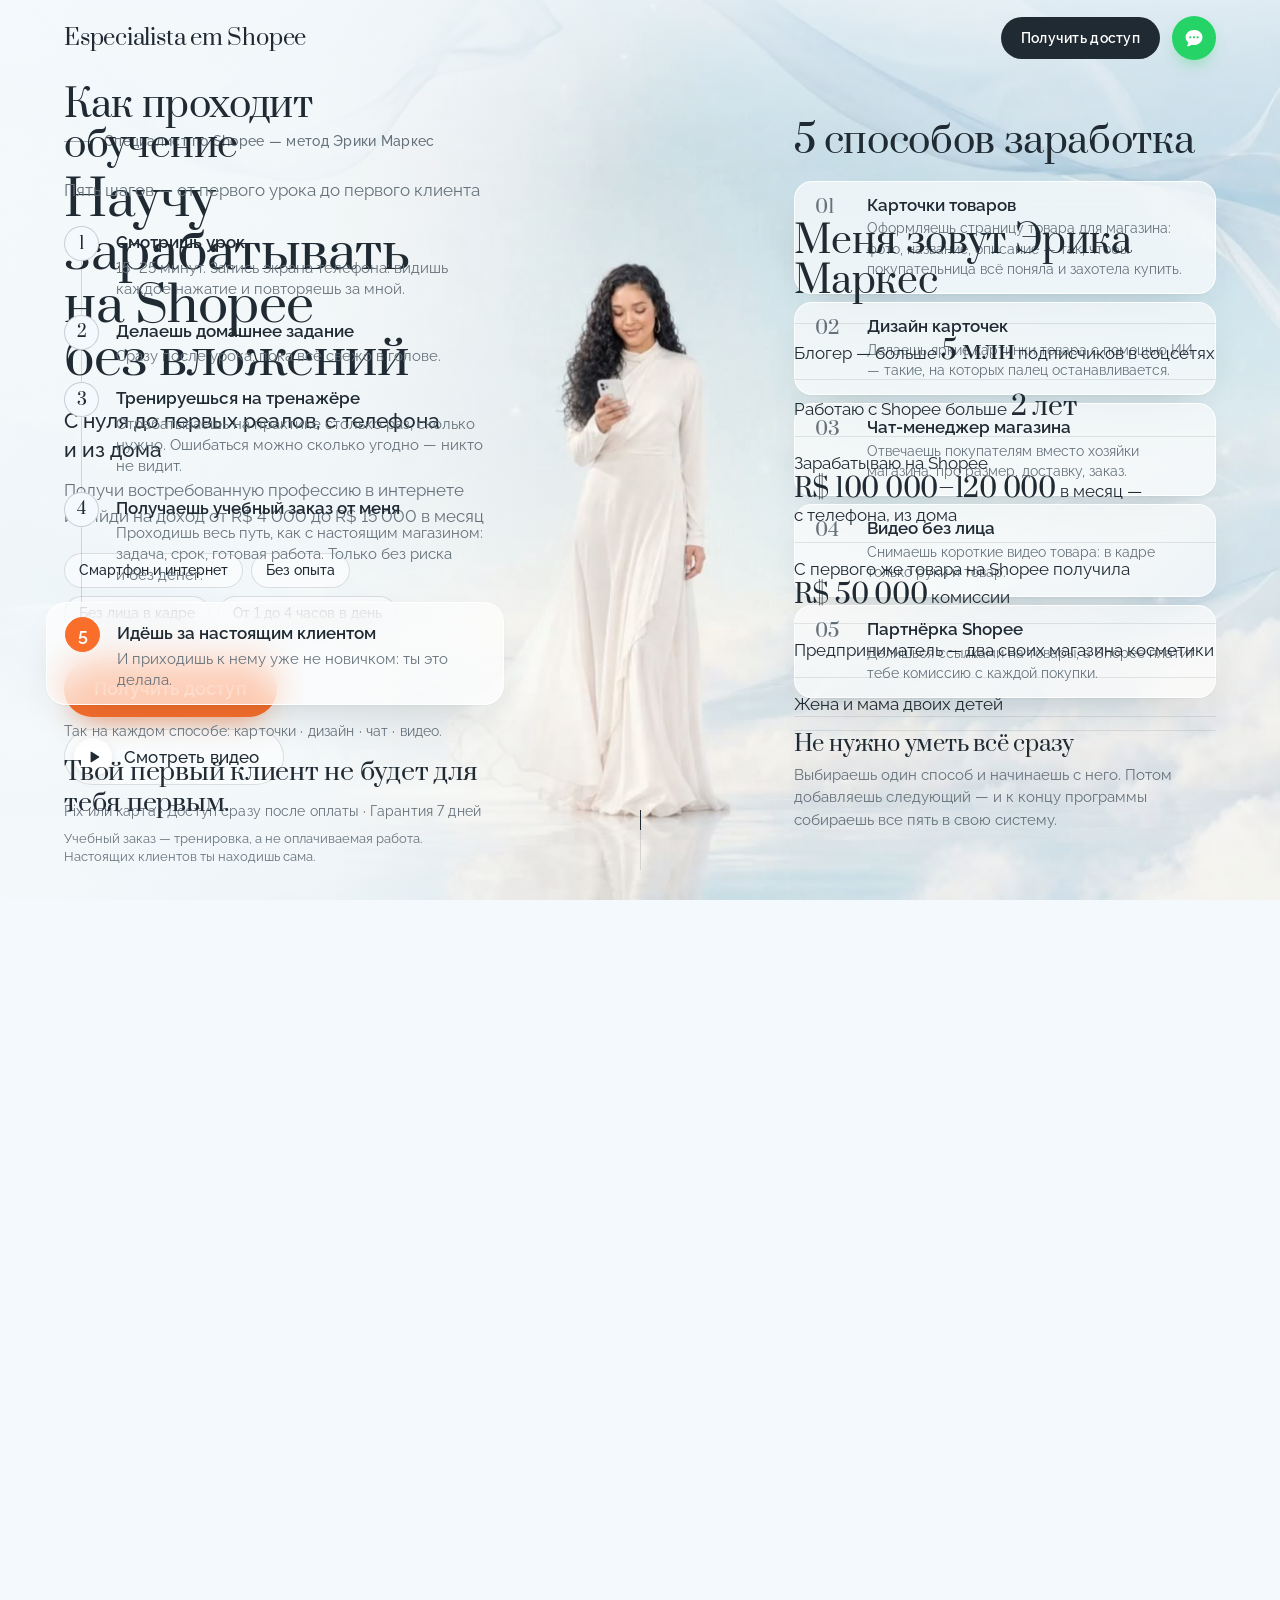
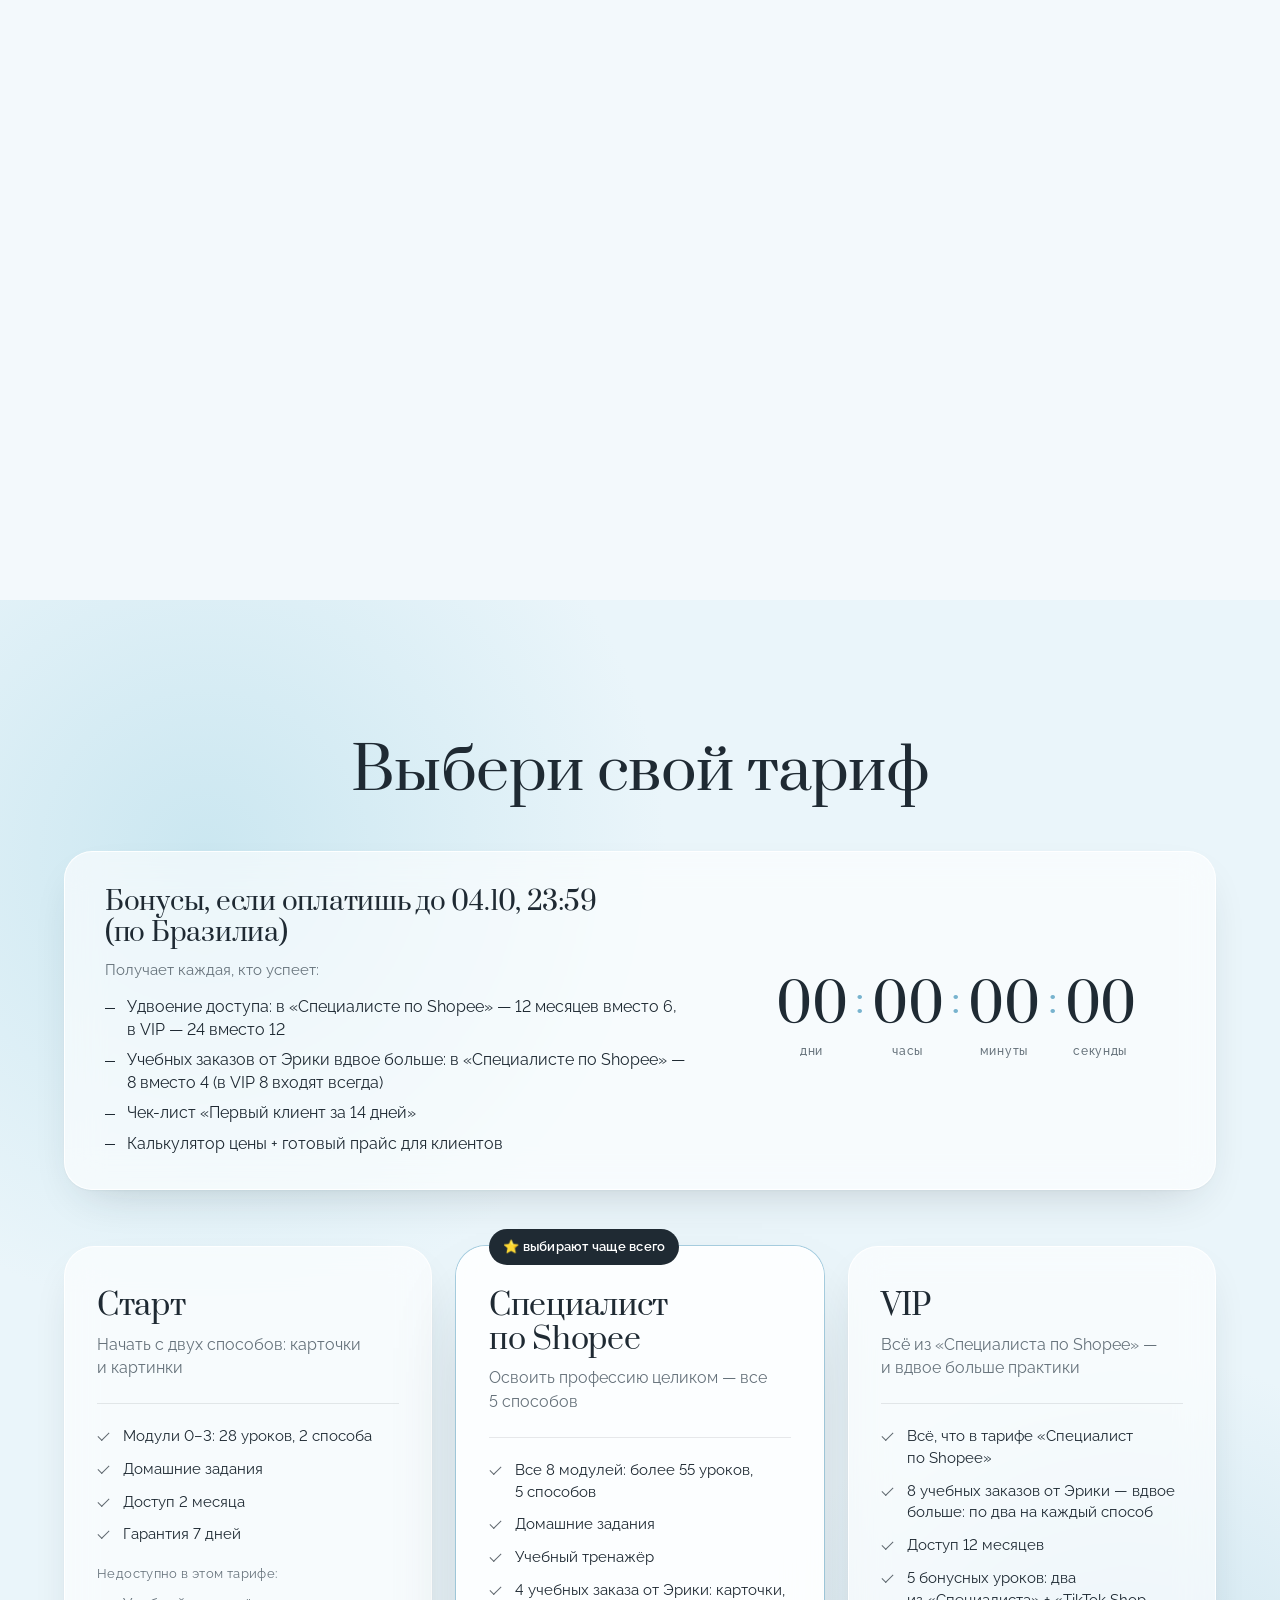
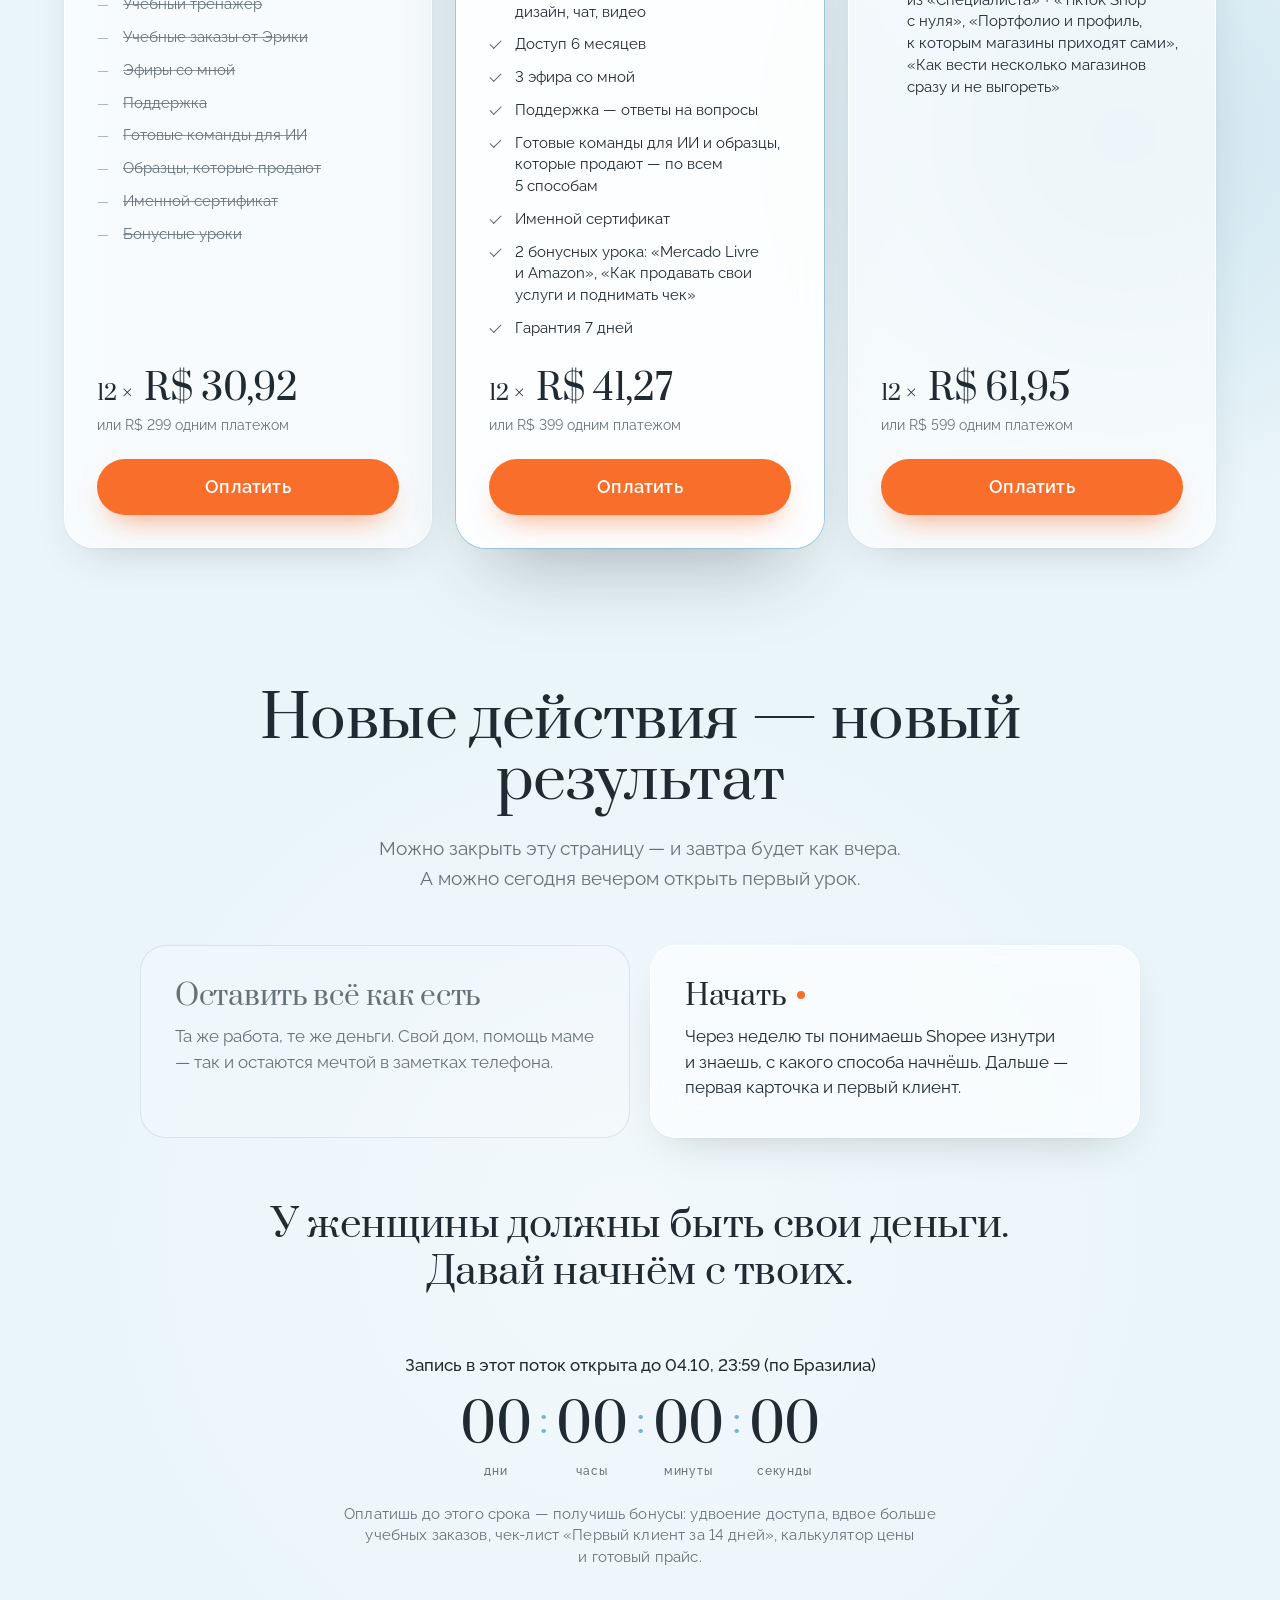
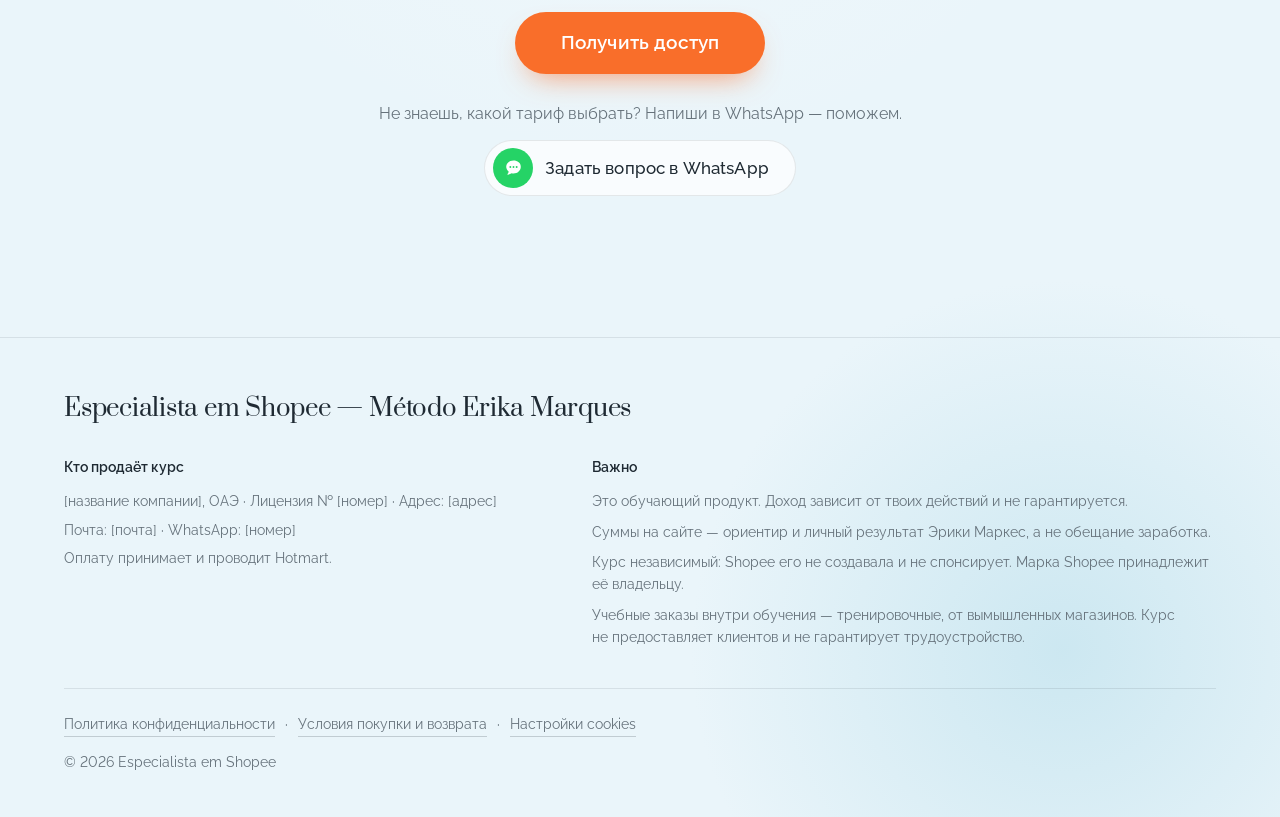
==== index.html @ 6f8385eb "Прототип сайта «Специалист по Shopee»: нежно-голубой сайт с роликом по прокрутке Co-Authored-By: Cla" ====
<!doctype html>
<html lang="ru">
<head>
<meta name="robots" content="noindex, nofollow">
<meta charset="utf-8">
<meta name="viewport" content="width=device-width, initial-scale=1, viewport-fit=cover">
<title>Especialista em Shopee — Método Erika Marques</title>
<meta name="description" content="Научу зарабатывать на Shopee без вложений — с нуля до первых реалов, с телефона и из дома.">
<meta name="theme-color" content="#F3F9FC">
<link rel="icon" href="data:,">
<script>
  /* Движение включаем, только если посетитель не просил его убрать.
     Без класса .motion (нет JS или prefers-reduced-motion) страница показывается статично: постер + все тексты. */
  (function (el) {
    var still = window.matchMedia && matchMedia('(prefers-reduced-motion: reduce)').matches;
    el.classList.add(still ? 'still' : 'motion');
  })(document.documentElement);
</script>
<link rel="preconnect" href="https://fonts.googleapis.com">
<link rel="preconnect" href="https://fonts.gstatic.com" crossorigin>
<link rel="stylesheet" href="https://fonts.googleapis.com/css2?family=Prata&family=Raleway:wght@400;500;600&display=swap">
<link rel="preload" as="image" href="assets/poster.jpg" media="(min-width: 768px)">
<link rel="preload" as="image" href="assets/poster-mobile.jpg" media="(max-width: 767.98px)">
<style>
/* ============ Токены ============ */
:root{
  --sky-0:#F3F9FC; --sky-1:#EAF5FA; --sky-2:#DCEEF5; --sky-3:#C9E6F0;
  --powder:#78B3CE; --ink:#1F2A33; --ink-2:#66727B; --cta:#F96E2A; --wa:#25D366;
  --line:rgba(31,42,51,.10);
  --glass:rgba(255,255,255,.62); --glass-edge:rgba(255,255,255,.9);
  --shadow:0 1px 2px rgba(31,42,51,.04), 0 18px 48px -22px rgba(31,42,51,.24);
  --serif:"Prata", Georgia, "Times New Roman", serif;
  --sans:"Raleway", -apple-system, BlinkMacSystemFont, "Segoe UI", Roboto, Arial, sans-serif;
  --gut:clamp(20px, 5vw, 80px);
  --hdr:76px;
  --ease:cubic-bezier(.22,.7,.2,1);
}
*,*::before,*::after{box-sizing:border-box}
html{-webkit-text-size-adjust:100%;text-size-adjust:100%;background:var(--sky-0)}
@media (prefers-reduced-motion:no-preference){html{scroll-behavior:smooth}}
body{margin:0;background:var(--sky-0);color:var(--ink);font-family:var(--sans);font-size:17px;line-height:1.55;
  font-variant-numeric:lining-nums;-webkit-font-smoothing:antialiased;-moz-osx-font-smoothing:grayscale;font-synthesis:none}
h1,h2,h3,h4,p,ul,ol{margin:0}
ul,ol{padding:0;list-style:none}
a{color:inherit}
video,svg{display:block}
.nw{white-space:nowrap}
.sr{position:absolute;width:1px;height:1px;overflow:hidden;clip:rect(0 0 0 0);white-space:nowrap}

/* Стекло. Внимание: не ставить opacity<1 на ПРЕДКОВ стеклянных элементов — пропадёт размытие фона. */
.glass{background:var(--glass);-webkit-backdrop-filter:blur(18px);backdrop-filter:blur(18px);
  border:1px solid var(--glass-edge);box-shadow:var(--shadow)}

/* ============ Кнопки ============ */
.btn{display:inline-flex;align-items:center;justify-content:center;gap:12px;min-height:56px;padding:0 30px;border-radius:999px;border:0;
  font:600 18px/1 var(--sans);letter-spacing:.01em;text-decoration:none;white-space:nowrap;cursor:pointer;
  transition:transform .4s var(--ease),box-shadow .4s var(--ease),background-color .4s var(--ease)}
.btn-cta{background:var(--cta);color:#fff;box-shadow:0 14px 30px -14px rgba(249,110,42,.75)} /* белый — только жирный от 18px */
.btn-cta:hover{transform:translateY(-2px);box-shadow:0 20px 38px -16px rgba(249,110,42,.8)}
.btn-ghost{color:var(--ink);font-weight:500;font-size:17px;padding:0 24px 0 9px;background:rgba(255,255,255,.5);border:1px solid rgba(31,42,51,.14)}
.btn-ghost:hover{background:rgba(255,255,255,.8)}
.play{width:38px;height:38px;border-radius:50%;background:#fff;display:grid;place-items:center;box-shadow:0 4px 14px -6px rgba(31,42,51,.35)}
.play svg{width:12px;height:12px;margin-left:2px}
.btn-soft{color:var(--ink);font-weight:500;font-size:16.5px;padding:0 26px 0 8px;min-height:56px;background:rgba(255,255,255,.72);border:1px solid rgba(31,42,51,.1)}
.btn-soft:hover{background:#fff}
.btn-lg{min-height:62px;padding:0 46px;font-size:19px}
.wa{flex:none;display:grid;place-items:center;width:44px;height:44px;border-radius:50%;background:var(--wa);text-decoration:none;
  box-shadow:0 8px 20px -10px rgba(37,211,102,.9);transition:transform .3s var(--ease)}
.wa:hover{transform:scale(1.06)}
.wa svg{width:22px;height:22px}
.btn-soft .wa{width:40px;height:40px;box-shadow:none}
.btn-soft .wa svg{width:19px;height:19px}

/* ============ Шапка ============ */
.hdr{position:fixed;top:0;left:0;right:0;z-index:50;height:var(--hdr);display:flex;align-items:center;justify-content:space-between;gap:16px;padding:0 var(--gut)}
.hdr::before{content:"";position:absolute;inset:0;z-index:-1;background:var(--glass);-webkit-backdrop-filter:blur(18px);backdrop-filter:blur(18px);
  border-bottom:1px solid var(--glass-edge);box-shadow:0 10px 30px -24px rgba(31,42,51,.4);opacity:0;transition:opacity .6s var(--ease)}
.hdr.is-solid::before{opacity:1}
.logo{font-family:var(--serif);font-weight:400;font-size:22px;letter-spacing:-.01em;color:var(--ink);text-decoration:none;white-space:nowrap}
.hdr-actions{display:flex;align-items:center;gap:12px}
.pill{display:inline-flex;align-items:center;min-height:42px;padding:0 20px;border-radius:999px;background:var(--ink);color:#fff;
  font:600 14px/1 var(--sans);letter-spacing:.02em;text-decoration:none;transition:background-color .3s}
.pill:hover{background:#34444F}

/* ============ Сцена с роликом ============ */
.stage{position:relative;height:600vh}
.stage-pin{position:sticky;top:0;height:100vh;height:100dvh;overflow:hidden}
.media{position:absolute;inset:0;background:var(--sky-1)}
.film{position:absolute;inset:0;width:100%;height:100%;object-fit:cover;transform-origin:50% 100%}
.veil{position:absolute;inset:0;pointer-events:none}
.veil-l{background:linear-gradient(90deg,rgba(243,249,252,.93) 0%,rgba(243,249,252,.82) 25%,rgba(243,249,252,.42) 37%,rgba(243,249,252,0) 47%)}
.veil-r{background:linear-gradient(270deg,rgba(243,249,252,.93) 0%,rgba(243,249,252,.82) 25%,rgba(243,249,252,.42) 37%,rgba(243,249,252,0) 47%)}
.motion .veil-l,.motion .veil-r{opacity:.4}
.veil-top{position:absolute;left:0;right:0;top:0;height:170px;pointer-events:none;background:linear-gradient(180deg,rgba(243,249,252,.72),rgba(243,249,252,0))}
.cue{position:absolute;left:50%;bottom:30px;width:1px;height:60px;margin-left:-.5px;overflow:hidden;background:rgba(31,42,51,.14)}
.cue i{position:absolute;left:0;top:0;width:1px;height:20px;background:var(--ink);animation:cue 2.6s var(--ease) infinite}
@keyframes cue{from{transform:translateY(-20px)}to{transform:translateY(60px)}}

/* Главы поверх ролика (десктоп): левая и правая треть экрана */
.ch{z-index:2}
.motion .ch{position:absolute;top:0;bottom:0;width:min(470px,max(33vw,340px));display:flex;align-items:center;padding:calc(var(--hdr) + 10px) 0 34px}
.motion .ch-l{left:var(--gut)}
.motion .ch-r{right:var(--gut)}
.motion .ch:not(#ch1){visibility:hidden}
.motion .ch:not(#ch1) [data-s]{opacity:0}
.ch-in{width:100%}

.eyebrow{display:flex;align-items:center;gap:12px;font-size:14px;font-weight:500;letter-spacing:.02em;color:var(--ink-2)}
.eyebrow::before{content:"";flex:none;width:28px;height:1px;background:currentColor;opacity:.6}
.h1{margin-top:22px;font-family:var(--serif);font-weight:400;font-size:clamp(40px,3.9vw,60px);line-height:1.06;letter-spacing:-.01em}
.lead{margin-top:20px;font-size:21px;line-height:1.4;font-weight:500}
.sub{margin-top:12px;font-size:17px;line-height:1.55;color:var(--ink-2)}
.tags{margin-top:24px;display:flex;flex-wrap:wrap;gap:8px}
.tags li{padding:8px 14px;border-radius:999px;border:1px solid rgba(31,42,51,.14);background:rgba(255,255,255,.5);font-size:14px;font-weight:500;line-height:1.2}
.actions{margin-top:30px;display:flex;flex-wrap:wrap;gap:12px}
.fine{margin-top:16px;font-size:13.5px;line-height:1.5;color:var(--ink-2);letter-spacing:.01em}
.h2{font-family:var(--serif);font-weight:400;font-size:clamp(32px,2.9vw,46px);line-height:1.08;letter-spacing:-.01em}

/* Гл.2 — 5 способов */
.ways{margin-top:20px;display:grid;gap:8px}
.way{display:grid;grid-template-columns:40px 1fr;gap:12px;padding:13px 20px 14px;border-radius:18px}
.way .n{font-family:var(--serif);font-size:19px;line-height:1.3;color:var(--ink-2)}
.way h3{font-size:16.5px;font-weight:600;line-height:1.3}
.way p{margin-top:2px;font-size:14px;line-height:1.45;color:var(--ink-2)}
.note{margin-top:18px;padding-top:14px;border-top:1px solid var(--line)}
.note h3{font-family:var(--serif);font-weight:400;font-size:22px;line-height:1.2;letter-spacing:-.01em}
.note p{margin-top:6px;font-size:15px;line-height:1.5;color:var(--ink-2)}

/* Гл.3 — 5 шагов */
.steps{position:relative;margin-top:16px;display:grid;gap:2px}
.steps::before{content:"";position:absolute;left:17px;top:20px;bottom:56px;width:1px;background:rgba(31,42,51,.16)}
.step{position:relative;display:grid;grid-template-columns:36px 1fr;gap:16px;padding:7px 0}
.step .n{width:35px;height:35px;border-radius:50%;display:grid;place-items:center;border:1px solid rgba(31,42,51,.2);background:var(--sky-0);
  font-family:var(--serif);font-size:16px;line-height:1}
.step h3{padding-top:6px;font-size:16.5px;font-weight:600;line-height:1.3}
.step p{margin-top:3px;font-size:14.5px;line-height:1.45;color:var(--ink-2)}
.step.accent{margin:8px -18px 0;padding:14px 18px;border-radius:20px}
.step.accent .n{background:var(--cta);border-color:var(--cta);color:#fff;font:600 18px/1 var(--sans)}
.quote{margin-top:16px;font-family:var(--serif);font-size:25px;line-height:1.25;letter-spacing:-.01em}
.legal{margin-top:10px;font-size:12.5px;line-height:1.5;color:var(--ink-2)}

/* Гл.4 — регалии */
.creds{margin-top:22px;border-top:1px solid var(--line)}
.creds li{padding:14px 0;border-bottom:1px solid var(--line);font-size:17px;line-height:1.45}
.fig{font-family:var(--serif);font-weight:400;font-size:1.55em;line-height:1;letter-spacing:-.01em;white-space:nowrap}

/* Невысокие ноутбуки */
@media (min-width:768px) and (max-height:820px){
  .h1{font-size:clamp(36px,3.3vw,50px);margin-top:16px}
  .lead{font-size:19px;margin-top:14px}
  .sub{font-size:16px}
  .tags{margin-top:16px}
  .actions{margin-top:20px}
  .ways{gap:8px;margin-top:16px}
  .way{padding:12px 18px}
  .way p{font-size:13.5px}
  .note{margin-top:14px;padding-top:12px}
  .step{padding:6px 0}
  .step p{font-size:13.5px}
  .quote{font-size:22px;margin-top:14px}
  .creds li{padding:10px 0;font-size:16px}
}

/* ============ Разделы после ролика ============ */
.after{position:relative;z-index:3;background:var(--sky-1)}
.blobs{position:absolute;inset:0;overflow:hidden;pointer-events:none}
.blob{position:absolute;border-radius:50%}
.b1{width:72vw;height:72vw;max-width:1100px;max-height:1100px;left:-20vw;top:-6%;
  background:radial-gradient(closest-side,rgba(201,230,240,.95),rgba(201,230,240,0));animation:drift1 34s ease-in-out infinite alternate}
.b2{width:60vw;height:60vw;max-width:980px;max-height:980px;right:-18vw;top:22%;
  background:radial-gradient(closest-side,rgba(120,179,206,.26),rgba(120,179,206,0));animation:drift2 42s ease-in-out infinite alternate}
.b3{width:82vw;height:82vw;max-width:1250px;max-height:1250px;left:8vw;top:50%;
  background:radial-gradient(closest-side,rgba(243,249,252,.95),rgba(243,249,252,0));animation:drift3 38s ease-in-out infinite alternate}
.b4{width:58vw;height:58vw;max-width:920px;max-height:920px;right:-12vw;bottom:-6%;
  background:radial-gradient(closest-side,rgba(201,230,240,.9),rgba(201,230,240,0));animation:drift1 46s ease-in-out infinite alternate-reverse}
@keyframes drift1{from{transform:translate3d(0,0,0) scale(1)}to{transform:translate3d(9vw,7vh,0) scale(1.12)}}
@keyframes drift2{from{transform:translate3d(0,0,0) scale(1.06)}to{transform:translate3d(-8vw,10vh,0) scale(.94)}}
@keyframes drift3{from{transform:translate3d(0,0,0) scale(1)}to{transform:translate3d(-7vw,-8vh,0) scale(1.1)}}

.sec{position:relative;z-index:1;padding-top:clamp(96px,11vw,150px)}
.wrap{width:min(1200px,100% - 2 * var(--gut));margin:0 auto}
.h-sec{font-family:var(--serif);font-weight:400;font-size:clamp(38px,4.6vw,68px);line-height:1.05;letter-spacing:-.01em;text-align:center}

/* появление при входе в экран */
.motion .rv{opacity:0;transform:translate3d(0,32px,0);transition:opacity 1s var(--ease),transform 1.2s var(--ease);transition-delay:calc(var(--d,0) * 110ms)}
.motion .rv.in{opacity:1;transform:none}

/* Таймер */
.timer{display:flex;align-items:flex-start;justify-content:center;gap:4px}
.tu{display:flex;flex-direction:column;align-items:center;min-width:74px}
.tu b{font-family:var(--serif);font-weight:400;font-size:52px;line-height:1;letter-spacing:-.01em;min-width:2.2ch;text-align:center}
.tu span{margin-top:10px;font-size:12px;font-weight:500;letter-spacing:.06em;color:var(--ink-2)}
.timer i{font-style:normal;font-family:var(--serif);font-size:38px;line-height:1.15;color:var(--powder)}

/* Тарифы */
.bonus{margin-top:48px;display:grid;grid-template-columns:minmax(0,1.35fr) minmax(0,1fr);gap:40px;align-items:center;padding:34px 40px;border-radius:28px}
.bonus-title{font-family:var(--serif);font-weight:400;font-size:26px;line-height:1.22;letter-spacing:-.01em}
.bonus-lead{margin-top:10px;font-size:15px;color:var(--ink-2)}
.bonus-list{margin-top:14px;display:grid;gap:8px}
.bonus-list li{position:relative;padding-left:22px;font-size:15.5px;line-height:1.45}
.bonus-list li::before{content:"";position:absolute;left:0;top:.74em;width:10px;height:1px;background:var(--ink)}

.plans{margin-top:56px;display:grid;grid-template-columns:repeat(3,minmax(0,1fr));gap:24px;align-items:stretch}
.plan{position:relative;display:flex;flex-direction:column;padding:42px 32px 32px;border-radius:30px}
.plan-best{background:rgba(255,255,255,.86);border-color:#fff;box-shadow:0 0 0 1px rgba(120,179,206,.6),0 40px 80px -34px rgba(31,42,51,.38)}
.badge{position:absolute;top:0;left:32px;transform:translateY(-50%);padding:8px 14px;border-radius:999px;background:var(--ink);color:#fff;
  font-size:13px;font-weight:600;letter-spacing:.02em;white-space:nowrap}
.plan h3{font-family:var(--serif);font-weight:400;font-size:30px;line-height:1.12;letter-spacing:-.01em}
.plan .for{margin-top:10px;font-size:15.5px;line-height:1.5;color:var(--ink-2);min-height:3em}
.feat{margin-top:24px;padding-top:22px;border-top:1px solid var(--line);display:grid;gap:11px;align-content:start}
.feat li{position:relative;padding-left:26px;font-size:15px;line-height:1.45}
.feat li::before{content:"";position:absolute;left:1px;top:.4em;width:11px;height:6px;border-left:1.5px solid var(--ink);border-bottom:1.5px solid var(--ink);transform:rotate(-45deg);opacity:.7}
.feat .off{color:var(--ink-2);text-decoration:line-through;text-decoration-thickness:1px;text-decoration-color:rgba(102,114,123,.75)}
.feat .off::before{top:.74em;width:10px;height:0;border-left:0;border-bottom-color:var(--ink-2);transform:none;opacity:.5}
.feat .lbl{margin-top:8px;padding-left:0;font-size:12.5px;letter-spacing:.03em;color:var(--ink-2)}
.feat .lbl::before{display:none}
.price{margin-top:auto;padding-top:30px}
.price-main{font-family:var(--serif);font-weight:400;font-size:clamp(32px,2.8vw,40px);line-height:1.05;letter-spacing:-.01em;white-space:nowrap}
.price-main small{font-size:.6em;letter-spacing:0;margin-right:.12em}
.price-once{margin-top:8px;font-size:14px;color:var(--ink-2)}
.plan .btn{margin-top:22px;width:100%}

/* Финальный призыв */
.final{text-align:center}
.final .wrap{max-width:1000px}
.final-lead{margin:22px auto 0;max-width:640px;font-size:19px;line-height:1.55;color:var(--ink-2)}
.paths{margin-top:52px;display:grid;grid-template-columns:1fr 1fr;gap:20px;text-align:left}
.path{padding:34px 34px 36px;border-radius:26px}
.path h3{font-family:var(--serif);font-weight:400;font-size:28px;line-height:1.15;letter-spacing:-.01em}
.path p{margin-top:12px;font-size:16.5px;line-height:1.55}
.path-stay{border:1px solid rgba(31,42,51,.1);background:rgba(255,255,255,.2);color:var(--ink-2)}
.path-go h3::after{content:"";display:inline-block;width:8px;height:8px;margin-left:12px;border-radius:50%;background:var(--cta);vertical-align:middle;transform:translateY(-3px)}
.motto{margin:64px auto 0;max-width:780px;font-family:var(--serif);font-size:clamp(28px,3vw,42px);line-height:1.22;letter-spacing:-.01em}
.deadline{margin-top:56px;display:flex;flex-direction:column;align-items:center;gap:22px}
.deadline-title{font-size:17px;font-weight:500}
.deadline .fine{max-width:620px;margin-top:0;font-size:14.5px}
.final-cta{margin-top:44px;display:flex;flex-direction:column;align-items:center;gap:14px}
.final-cta p{margin-top:14px;font-size:15.5px;color:var(--ink-2)}

/* Подвал */
.foot{position:relative;z-index:1;margin-top:clamp(96px,11vw,150px);padding:56px 0 44px;border-top:1px solid var(--line);font-size:14px;line-height:1.6;color:var(--ink-2)}
.foot-brand{font-family:var(--serif);font-size:24px;line-height:1.25;letter-spacing:-.01em;color:var(--ink)}
.foot-grid{margin-top:32px;display:grid;grid-template-columns:1fr 1.3fr;gap:48px}
.foot h4{margin-bottom:12px;font-size:14px;font-weight:600;color:var(--ink)}
.foot p+p{margin-top:6px}
.foot ul{display:grid;gap:8px}
.foot-links{margin-top:40px;padding-top:24px;border-top:1px solid var(--line);display:flex;flex-wrap:wrap;gap:6px 10px}
.foot-links a{text-decoration:none;border-bottom:1px solid rgba(31,42,51,.2)}
.copy{margin-top:14px}

/* Нижняя панель (телефон) */
.mbar{display:none}

/* ============ Телефон ============ */
@media (max-width:767.98px){
  :root{--hdr:60px}
  body{font-size:16px}
  .logo{font-size:19px}
  .hdr-actions{display:none}
  .stage{height:500vh}
  /* Масштаб кадра от прогресса задаёт JS (1.13 → 1); в статичном режиме — постоянный, лицо над панелями */
  html:not(.motion) .film{transform:scale(1.13)}
  .veil-l,.veil-r,.cue{display:none}
  .motion .ch{left:16px;right:16px;width:auto;top:auto;bottom:calc(82px + env(safe-area-inset-bottom));padding:0;display:block}
  .ch-in{background:var(--glass);-webkit-backdrop-filter:blur(18px);backdrop-filter:blur(18px);border:1px solid var(--glass-edge);
    box-shadow:var(--shadow);border-radius:24px;padding:18px 16px 16px}
  .eyebrow{font-size:12.5px;gap:10px}
  .eyebrow::before{width:18px}
  .h1{margin-top:8px;font-size:28px}
  .lead{margin-top:8px;font-size:16px}
  .sub{margin-top:5px;font-size:13.5px;line-height:1.42}
  .tags{margin-top:10px;gap:6px}
  .tags li{padding:5px 10px;font-size:12.5px}
  .actions{margin-top:12px}
  .ch .btn-cta{display:none} /* на телефоне «Получить доступ» живёт в нижней панели */
  .btn-ghost{min-height:40px;font-size:14.5px;padding:0 16px 0 5px;gap:10px}
  .play{width:30px;height:30px}
  .play svg{width:11px;height:11px}
  .fine{margin-top:8px;font-size:12px}
  .h2{font-size:26px}
  .note{margin-top:12px;padding-top:10px}
  .note h3{font-size:17px}
  .note p{margin-top:3px;font-size:13px;line-height:1.42}
  .desk-only{display:none}
  .quote{margin-top:12px;font-size:18px}
  .legal{margin-top:6px;font-size:11.5px;line-height:1.4}
  /* Гл.2 и гл.3 на телефоне: список заголовков + текст активного пункта, пункт меняется прокруткой.
     Панель остаётся низкой и не закрывает лицо Эрики. */
  .motion .ways,.motion .steps{display:grid;grid-template-columns:30px 1fr;column-gap:8px;margin-top:10px}
  .motion .ch .way,.motion .ch .way>div,.motion .ch .step,.motion .ch .step>div{display:contents}
  .motion .steps::before{display:none}
  .motion .ways .n,.motion .steps .n{grid-column:1;align-self:center;justify-self:start}
  .motion .ways .n{font-size:14px;line-height:30px}
  .motion .ways h3,.motion .steps h3{grid-column:2;align-self:center;padding:0;font-size:15px;line-height:30px}
  .motion .steps .n{width:26px;height:26px;margin:2px 0;font-size:13px}
  .motion .step.accent .n{font:600 18px/1 var(--sans)}
  .motion .ways p,.motion .steps p{grid-column:1/-1;grid-row:6;align-self:start;margin-top:8px;padding-top:9px;border-top:1px solid var(--line);
    font-size:13.5px;line-height:1.42;color:var(--ink)}
  .creds{margin-top:12px}
  .creds li{padding:9px 0;font-size:14.5px;line-height:1.4}
  .fig{font-size:1.45em}

  .sec{padding-top:88px}
  .bonus{grid-template-columns:1fr;gap:26px;padding:26px 22px;border-radius:24px;margin-top:32px}
  .bonus-title{font-size:22px}
  .bonus-list li{font-size:14.5px}
  .tu{min-width:58px}
  .tu b{font-size:38px}
  .tu span{font-size:11px}
  .timer i{font-size:28px}
  .plans{grid-template-columns:1fr;gap:28px;margin-top:40px}
  .plan{padding:36px 24px 24px;border-radius:26px}
  .badge{left:24px}
  .plan .for{min-height:0}
  .final-lead{font-size:17px}
  .paths{grid-template-columns:1fr;gap:14px;margin-top:36px}
  .path{padding:26px 24px}
  .path h3{font-size:24px}
  .path p{font-size:15.5px}
  .motto{margin-top:48px}
  .btn-soft{font-size:15.5px}
  .foot{padding-bottom:120px}
  .foot-grid{grid-template-columns:1fr;gap:28px}

  .mbar{position:fixed;left:0;right:0;bottom:0;z-index:60;display:flex;align-items:center;gap:10px;padding:10px 16px calc(10px + env(safe-area-inset-bottom));
    background:var(--glass);-webkit-backdrop-filter:blur(18px);backdrop-filter:blur(18px);border-top:1px solid var(--glass-edge);box-shadow:0 -10px 30px -22px rgba(31,42,51,.45)}
  .mbar .btn{flex:1;min-height:52px;padding:0 16px}
  .mbar .wa{width:52px;height:52px}
  .mbar .wa svg{width:24px;height:24px}
}

/* ============ Статичный режим: prefers-reduced-motion или нет JS ============ */
html:not(.motion) .stage{height:auto}
html:not(.motion) .stage-pin{position:relative;height:auto;overflow:visible}
html:not(.motion) .media{position:sticky;inset:auto;top:0;height:100vh;height:100dvh;margin-bottom:-100vh;margin-bottom:-100dvh}
html:not(.motion) .veil-l,html:not(.motion) .veil-r{opacity:.55}
html:not(.motion) .cue{display:none}
html:not(.motion) .ch{position:relative;min-height:100vh;display:flex;align-items:center;padding:calc(var(--hdr) + 24px) var(--gut) 56px}
html:not(.motion) .ch-r{justify-content:flex-end}
html:not(.motion) .ch-in{width:min(520px,100%);padding:30px 28px;border-radius:28px;background:var(--glass);-webkit-backdrop-filter:blur(18px);backdrop-filter:blur(18px);
  border:1px solid var(--glass-edge);box-shadow:var(--shadow)}
html:not(.motion) .ch .way{background:rgba(255,255,255,.55);-webkit-backdrop-filter:none;backdrop-filter:none;box-shadow:none}
html:not(.motion) .blob{animation:none}
@media (max-width:767.98px){html:not(.motion) .ch{padding:calc(var(--hdr) + 16px) 16px 96px;align-items:flex-end}}
@media (prefers-reduced-motion:reduce){*,*::before,*::after{animation:none!important;transition:none!important}}
</style>
</head>
<body>

<svg width="0" height="0" style="position:absolute" aria-hidden="true">
  <!-- Своя иконка «облачко чата» (не логотип WhatsApp) -->
  <symbol id="i-chat" viewBox="0 0 24 24">
    <path fill="#fff" d="M12 3.2c-5.1 0-9.2 3.5-9.2 7.9 0 2.36 1.18 4.47 3.06 5.92-.12 1.2-.57 2.34-1.4 3.33a.45.45 0 0 0 .38.74c1.9-.14 3.56-.8 4.82-1.7.76.15 1.54.22 2.34.22 5.1 0 9.2-3.54 9.2-8.51S17.1 3.2 12 3.2Z"/>
    <circle cx="8" cy="11.3" r="1.2" fill="#25D366"/><circle cx="12" cy="11.3" r="1.2" fill="#25D366"/><circle cx="16" cy="11.3" r="1.2" fill="#25D366"/>
  </symbol>
</svg>

<!-- WhatsApp: номер бота продаж ещё не выдан. Когда будет — https://wa.me/<номер>?text=<заготовленный текст> во все [data-wa]. -->
<header class="hdr" id="hdr">
  <a class="logo" href="#top">Especialista em Shopee</a>
  <div class="hdr-actions">
    <a class="pill" href="#tariffs">Получить доступ</a>
    <a class="wa" href="#" data-wa data-soon aria-label="Написать в WhatsApp"><svg aria-hidden="true"><use href="#i-chat"/></svg></a>
  </div>
</header>

<main id="top">
  <!-- ============ Сцена: ролик идёт ровно вместе с прокруткой ============ -->
  <section class="stage" id="stage" aria-label="Знакомство с курсом">
    <div class="stage-pin">
      <div class="media" aria-hidden="true">
        <video class="film" id="film" muted playsinline webkit-playsinline preload="auto" disablepictureinpicture disableremoteplayback tabindex="-1"></video>
        <script>document.getElementById('film').poster = matchMedia('(max-width: 767.98px)').matches ? 'assets/poster-mobile.jpg' : 'assets/poster.jpg';</script>
        <noscript><style>.media{background:url(assets/poster.jpg) center/cover}</style></noscript>
        <div class="veil veil-l" id="veilL"></div>
        <div class="veil veil-r" id="veilR"></div>
        <div class="veil-top"></div>
        <div class="cue" id="cue"><i></i></div>
      </div>

      <!-- Гл.1 — оффер (блок 1) -->
      <article class="ch ch-l" id="ch1">
        <div class="ch-in">
          <p class="eyebrow" data-s>Специалист по Shopee — метод Эрики Маркес</p>
          <h1 class="h1" data-s>Научу зарабатывать на&nbsp;Shopee без&nbsp;вложений</h1>
          <p class="lead" data-s>С&nbsp;нуля до&nbsp;первых реалов, с&nbsp;телефона и&nbsp;из&nbsp;дома</p>
          <p class="sub" data-s>Получи востребованную профессию в&nbsp;интернете и&nbsp;выйди на&nbsp;доход от&nbsp;<span class="nw">R$ 4 000</span> до&nbsp;<span class="nw">R$ 15 000</span> в&nbsp;месяц</p>
          <ul class="tags" data-s>
            <li>Смартфон и&nbsp;интернет</li><li>Без опыта</li><li>Без лица в&nbsp;кадре</li><li>От&nbsp;1 до&nbsp;4&nbsp;часов в&nbsp;день</li>
          </ul>
          <div class="actions" data-s>
            <a class="btn btn-cta" href="#tariffs">Получить доступ</a>
            <!-- Продающая презентация Эрики (MP4, свой плеер, португальские субтитры) — подключим, когда будет готова -->
            <a class="btn btn-ghost" href="#" data-soon><span class="play"><svg viewBox="0 0 12 12" aria-hidden="true"><path fill="#1F2A33" d="M2.6 1.3v9.4a.6.6 0 0 0 .92.5l7.5-4.7a.6.6 0 0 0 0-1L3.52.8a.6.6 0 0 0-.92.5Z"/></svg></span>Смотреть видео</a>
          </div>
          <p class="fine" data-s>Pix или карта · Доступ сразу после оплаты · Гарантия&nbsp;7&nbsp;дней</p>
        </div>
      </article>

      <!-- Гл.2 — 5 способов заработка (блок 4) -->
      <article class="ch ch-r" id="ch2">
        <div class="ch-in">
          <h2 class="h2" data-s>5 способов заработка</h2>
          <ol class="ways">
            <li class="way glass" data-s><span class="n">01</span><div><h3>Карточки товаров</h3><p>Оформляешь страницу товара для магазина: фото, название, описание — так, чтобы покупательница всё поняла и&nbsp;захотела купить.</p></div></li>
            <li class="way glass" data-s><span class="n">02</span><div><h3>Дизайн карточек</h3><p>Делаешь яркие картинки товара с&nbsp;помощью ИИ — такие, на&nbsp;которых палец останавливается.</p></div></li>
            <li class="way glass" data-s><span class="n">03</span><div><h3>Чат-менеджер магазина</h3><p>Отвечаешь покупателям вместо хозяйки магазина: про размер, доставку, заказ.</p></div></li>
            <li class="way glass" data-s><span class="n">04</span><div><h3>Видео без лица</h3><p>Снимаешь короткие видео товара: в&nbsp;кадре только руки и&nbsp;товар.</p></div></li>
            <li class="way glass" data-s><span class="n">05</span><div><h3>Партнёрка Shopee</h3><p>Делишься ссылками на&nbsp;товары, а&nbsp;Shopee платит тебе комиссию с&nbsp;каждой покупки.</p></div></li>
          </ol>
          <div class="note" data-s>
            <h3>Не нужно уметь всё сразу</h3>
            <p>Выбираешь один способ и&nbsp;начинаешь с&nbsp;него. Потом добавляешь следующий — и&nbsp;к&nbsp;концу программы собираешь все пять в&nbsp;свою систему.</p>
          </div>
        </div>
      </article>

      <!-- Гл.3 — как проходит обучение (блок 6А) -->
      <article class="ch ch-l" id="ch3">
        <div class="ch-in">
          <h2 class="h2" data-s>Как проходит обучение</h2>
          <p class="sub" data-s>Пять шагов — от&nbsp;первого урока до&nbsp;первого клиента</p>
          <ol class="steps">
            <li class="step" data-s><span class="n">1</span><div><h3>Смотришь урок</h3><p>15–25 минут. Запись экрана телефона: видишь каждое нажатие и&nbsp;повторяешь за&nbsp;мной.</p></div></li>
            <li class="step" data-s><span class="n">2</span><div><h3>Делаешь домашнее задание</h3><p>Сразу после урока, пока всё свежо в&nbsp;голове.</p></div></li>
            <li class="step" data-s><span class="n">3</span><div><h3>Тренируешься на&nbsp;тренажёре</h3><p>Отрабатываешь на&nbsp;практике столько раз, сколько нужно. Ошибаться можно сколько угодно — никто не&nbsp;видит.</p></div></li>
            <li class="step" data-s><span class="n">4</span><div><h3>Получаешь учебный заказ от&nbsp;меня</h3><p>Проходишь весь путь, как с&nbsp;настоящим магазином: задача, срок, готовая работа. Только без риска и&nbsp;без денег.</p></div></li>
            <li class="step accent glass" data-s><span class="n">5</span><div><h3>Идёшь за&nbsp;настоящим клиентом</h3><p>И&nbsp;приходишь к&nbsp;нему уже не&nbsp;новичком: ты это делала.</p></div></li>
          </ol>
          <p class="fine desk-only" data-s>Так на&nbsp;каждом способе: карточки · дизайн · чат · видео.</p>
          <p class="quote" data-s>Твой первый клиент не&nbsp;будет для тебя первым.</p>
          <p class="legal" data-s>Учебный заказ — тренировка, а&nbsp;не&nbsp;оплачиваемая работа. Настоящих клиентов ты находишь сама.</p>
        </div>
      </article>

      <!-- Гл.4 — регалии (блок 3) -->
      <article class="ch ch-r" id="ch4">
        <div class="ch-in">
          <h2 class="h2" data-s>Меня зовут Эрика Маркес</h2>
          <ul class="creds">
            <li data-s>Блогер — больше <span class="fig">5 млн</span> подписчиков в&nbsp;соцсетях</li>
            <li data-s>Работаю с&nbsp;Shopee больше <span class="fig">2 лет</span></li>
            <li data-s>Зарабатываю на&nbsp;Shopee <span class="fig">R$ 100 000–120 000</span> в&nbsp;месяц — с&nbsp;телефона, из&nbsp;дома</li>
            <li data-s>С&nbsp;первого же товара на&nbsp;Shopee получила <span class="fig">R$ 50 000</span> комиссии</li>
            <li data-s>Предприниматель — два своих магазина косметики</li>
            <li data-s>Жена и&nbsp;мама двоих детей</li>
          </ul>
        </div>
      </article>
    </div>
  </section>

  <div class="after">
    <div class="blobs" aria-hidden="true"><i class="blob b1"></i><i class="blob b2"></i><i class="blob b3"></i><i class="blob b4"></i></div>

    <!-- ============ Тарифы (блок 8) ============ -->
    <section class="sec" id="tariffs" aria-labelledby="t-title">
      <div class="wrap">
        <h2 class="h-sec rv" id="t-title">Выбери свой тариф</h2>

        <div class="bonus glass rv">
          <div>
            <p class="bonus-title">Бонусы, если оплатишь до&nbsp;04.10, 23:59 (по&nbsp;Бразилиа)</p>
            <p class="bonus-lead">Получает каждая, кто успеет:</p>
            <ul class="bonus-list">
              <li>Удвоение доступа: в&nbsp;«Специалисте по&nbsp;Shopee» — 12&nbsp;месяцев вместо 6, в&nbsp;VIP — 24 вместо 12</li>
              <li>Учебных заказов от&nbsp;Эрики вдвое больше: в&nbsp;«Специалисте по&nbsp;Shopee» — 8 вместо 4 (в&nbsp;VIP 8 входят всегда)</li>
              <li>Чек-лист «Первый клиент за&nbsp;14&nbsp;дней»</li>
              <li>Калькулятор цены + готовый прайс для клиентов</li>
            </ul>
          </div>
          <div class="timer" data-timer role="timer" aria-label="До конца бонусов">
            <div class="tu"><b data-u="d">00</b><span>дни</span></div><i>:</i>
            <div class="tu"><b data-u="h">00</b><span>часы</span></div><i>:</i>
            <div class="tu"><b data-u="m">00</b><span>минуты</span></div><i>:</i>
            <div class="tu"><b data-u="s">00</b><span>секунды</span></div>
          </div>
        </div>

        <!-- Кнопки «Оплатить»: аффилиатские ссылки Эрики на три кассы Hotmart ещё не выданы (даёт Семён).
             Формат: одна «?», дальше параметры через «&», плюс метка src=site. -->
        <div class="plans">
          <article class="plan glass rv" style="--d:0">
            <h3>Старт</h3>
            <p class="for">Начать с&nbsp;двух способов: карточки и&nbsp;картинки</p>
            <ul class="feat">
              <li>Модули 0–3: 28&nbsp;уроков, 2&nbsp;способа</li>
              <li>Домашние задания</li>
              <li>Доступ 2&nbsp;месяца</li>
              <li>Гарантия 7&nbsp;дней</li>
              <li class="lbl">Недоступно в&nbsp;этом тарифе:</li>
              <li class="off">Учебный тренажёр</li>
              <li class="off">Учебные заказы от&nbsp;Эрики</li>
              <li class="off">Эфиры со&nbsp;мной</li>
              <li class="off">Поддержка</li>
              <li class="off">Готовые команды для ИИ</li>
              <li class="off">Образцы, которые продают</li>
              <li class="off">Именной сертификат</li>
              <li class="off">Бонусные уроки</li>
            </ul>
            <div class="price">
              <p class="price-main"><small>12&nbsp;×</small> R$&nbsp;30,92</p>
              <p class="price-once">или R$&nbsp;299 одним платежом</p>
              <a class="btn btn-cta" href="#" data-pay="start">Оплатить</a><!-- TODO: касса Hotmart «Старт» -->
            </div>
          </article>

          <article class="plan plan-best glass rv" style="--d:1">
            <span class="badge">⭐ выбирают чаще всего</span>
            <h3>Специалист по&nbsp;Shopee</h3>
            <p class="for">Освоить профессию целиком — все 5&nbsp;способов</p>
            <ul class="feat">
              <li>Все 8&nbsp;модулей: более 55&nbsp;уроков, 5&nbsp;способов</li>
              <li>Домашние задания</li>
              <li>Учебный тренажёр</li>
              <li>4 учебных заказа от&nbsp;Эрики: карточки, дизайн, чат, видео</li>
              <li>Доступ 6&nbsp;месяцев</li>
              <li>3 эфира со&nbsp;мной</li>
              <li>Поддержка — ответы на&nbsp;вопросы</li>
              <li>Готовые команды для ИИ и&nbsp;образцы, которые продают — по&nbsp;всем 5&nbsp;способам</li>
              <li>Именной сертификат</li>
              <li>2 бонусных урока: «Mercado Livre и&nbsp;Amazon», «Как продавать свои услуги и&nbsp;поднимать чек»</li>
              <li>Гарантия 7&nbsp;дней</li>
            </ul>
            <div class="price">
              <p class="price-main"><small>12&nbsp;×</small> R$&nbsp;41,27</p>
              <p class="price-once">или R$&nbsp;399 одним платежом</p>
              <a class="btn btn-cta" href="#" data-pay="specialist">Оплатить</a><!-- TODO: касса Hotmart «Специалист по Shopee» -->
            </div>
          </article>

          <article class="plan glass rv" style="--d:2">
            <h3>VIP</h3>
            <p class="for">Всё из&nbsp;«Специалиста по&nbsp;Shopee» — и&nbsp;вдвое больше практики</p>
            <ul class="feat">
              <li>Всё, что в&nbsp;тарифе «Специалист по&nbsp;Shopee»</li>
              <li>8 учебных заказов от&nbsp;Эрики — вдвое больше: по&nbsp;два на&nbsp;каждый способ</li>
              <li>Доступ 12&nbsp;месяцев</li>
              <li>5 бонусных уроков: два из&nbsp;«Специалиста» + «TikTok Shop с&nbsp;нуля», «Портфолио и&nbsp;профиль, к&nbsp;которым магазины приходят сами», «Как вести несколько магазинов сразу и&nbsp;не&nbsp;выгореть»</li>
            </ul>
            <div class="price">
              <p class="price-main"><small>12&nbsp;×</small> R$&nbsp;61,95</p>
              <p class="price-once">или R$&nbsp;599 одним платежом</p>
              <a class="btn btn-cta" href="#" data-pay="vip">Оплатить</a><!-- TODO: касса Hotmart «VIP» -->
            </div>
          </article>
        </div>
      </div>
    </section>

    <!-- ============ Финальный призыв (блок 10) ============ -->
    <section class="sec final" id="final" aria-labelledby="f-title">
      <div class="wrap">
        <h2 class="h-sec rv" id="f-title">Новые действия — новый результат</h2>
        <p class="final-lead rv">Можно закрыть эту страницу — и&nbsp;завтра будет как вчера.<br>А&nbsp;можно сегодня вечером открыть первый урок.</p>
        <div class="paths">
          <div class="path path-stay rv"><h3>Оставить всё как есть</h3><p>Та же работа, те же деньги. Свой дом, помощь маме — так и&nbsp;остаются мечтой в&nbsp;заметках телефона.</p></div>
          <div class="path path-go glass rv" style="--d:1"><h3>Начать</h3><p>Через неделю ты понимаешь Shopee изнутри и&nbsp;знаешь, с&nbsp;какого способа начнёшь. Дальше — первая карточка и&nbsp;первый клиент.</p></div>
        </div>
        <p class="motto rv">У&nbsp;женщины должны быть свои деньги. Давай начнём с&nbsp;твоих.</p>
        <div class="deadline rv">
          <p class="deadline-title">Запись в&nbsp;этот поток открыта до&nbsp;04.10, 23:59 (по&nbsp;Бразилиа)</p>
          <div class="timer" data-timer role="timer" aria-label="До закрытия записи">
            <div class="tu"><b data-u="d">00</b><span>дни</span></div><i>:</i>
            <div class="tu"><b data-u="h">00</b><span>часы</span></div><i>:</i>
            <div class="tu"><b data-u="m">00</b><span>минуты</span></div><i>:</i>
            <div class="tu"><b data-u="s">00</b><span>секунды</span></div>
          </div>
          <p class="fine">Оплатишь до&nbsp;этого срока — получишь бонусы: удвоение доступа, вдвое больше учебных заказов, чек-лист «Первый клиент за&nbsp;14&nbsp;дней», калькулятор цены и&nbsp;готовый прайс.</p>
        </div>
        <div class="final-cta rv">
          <a class="btn btn-cta btn-lg" href="#tariffs">Получить доступ</a>
          <p>Не знаешь, какой тариф выбрать? Напиши в&nbsp;WhatsApp — поможем.</p>
          <a class="btn btn-soft" href="#" data-wa data-soon><span class="wa"><svg aria-hidden="true"><use href="#i-chat"/></svg></span>Задать вопрос в&nbsp;WhatsApp</a>
        </div>
      </div>
    </section>

    <!-- ============ Подвал (блок 12) ============ -->
    <footer class="foot">
      <div class="wrap">
        <p class="foot-brand">Especialista em Shopee — Método Erika Marques</p>
        <div class="foot-grid">
          <div>
            <h4>Кто продаёт курс</h4>
            <p>[название компании], ОАЭ · Лицензия №&nbsp;[номер] · Адрес: [адрес]</p>
            <p>Почта: [почта] · WhatsApp: [номер]</p>
            <p>Оплату принимает и&nbsp;проводит Hotmart.</p>
          </div>
          <div>
            <h4>Важно</h4>
            <ul>
              <li>Это обучающий продукт. Доход зависит от&nbsp;твоих действий и&nbsp;не&nbsp;гарантируется.</li>
              <li>Суммы на&nbsp;сайте — ориентир и&nbsp;личный результат Эрики Маркес, а&nbsp;не&nbsp;обещание заработка.</li>
              <li>Курс независимый: Shopee его не&nbsp;создавала и&nbsp;не&nbsp;спонсирует. Марка Shopee принадлежит её&nbsp;владельцу.</li>
              <li>Учебные заказы внутри обучения — тренировочные, от&nbsp;вымышленных магазинов. Курс не&nbsp;предоставляет клиентов и&nbsp;не&nbsp;гарантирует трудоустройство.</li>
            </ul>
          </div>
        </div>
        <nav class="foot-links" aria-label="Документы">
          <a href="#" data-soon>Политика конфиденциальности</a><span>·</span><a href="#" data-soon>Условия покупки и&nbsp;возврата</a><span>·</span><a href="#" data-soon>Настройки cookies</a>
        </nav>
        <p class="copy">© 2026 Especialista em Shopee</p>
      </div>
    </footer>
  </div>
</main>

<!-- Телефон: закреплённая панель на всех экранах -->
<div class="mbar">
  <a class="btn btn-cta" href="#tariffs">Получить доступ</a>
  <a class="wa" href="#" data-wa data-soon aria-label="Написать в WhatsApp"><svg aria-hidden="true"><use href="#i-chat"/></svg></a>
</div>

<script>
(() => {
  'use strict';
  const w = window, d = document;
  const $ = (s, c = d) => c.querySelector(s);
  const $$ = (s, c = d) => Array.from(c.querySelectorAll(s));
  const clamp = (v, a = 0, b = 1) => (v < a ? a : v > b ? b : v);
  const ease = t => (t < .5 ? 4 * t * t * t : 1 - Math.pow(-2 * t + 2, 3) / 2);
  const motion = d.documentElement.classList.contains('motion');
  const mqPhone = w.matchMedia('(max-width: 767.98px)');

  // Ссылки, которых ещё нет (видео, WhatsApp, документы, кассы Hotmart), никуда не уводят.
  $$('[data-soon], [data-pay]').forEach(a => a.addEventListener('click', e => { if (a.getAttribute('href') === '#') e.preventDefault(); }));

  /* ---------- Таймер: до фиксированной минуты, одинаковый для всех ---------- */
  const DEADLINE = Date.parse('2026-10-04T23:59:00-03:00');
  const now = () => (typeof w.__virtualNow === 'number' ? w.__virtualNow : Date.now()); // __virtualNow — только для записи превью
  const pad = n => String(n).padStart(2, '0');
  const timers = $$('[data-timer]').map(el => ({ units: ['d', 'h', 'm', 's'].map(k => $(`[data-u="${k}"]`, el)), last: null }));
  function tick() {
    const left = Math.max(0, Math.floor((DEADLINE - now()) / 1000));
    const parts = [Math.floor(left / 86400), Math.floor(left % 86400 / 3600), Math.floor(left % 3600 / 60), left % 60].map(pad);
    for (const t of timers) {
      if (t.last === left) continue;
      t.last = left;
      t.units.forEach((el, i) => { if (el.textContent !== parts[i]) el.textContent = parts[i]; });
    }
  }
  w.__tick = tick;
  tick();

  /* ---------- Появление разделов ---------- */
  const reveal = $$('.rv');
  if (motion && 'IntersectionObserver' in w) {
    const io = new IntersectionObserver(entries => {
      for (const e of entries) if (e.isIntersecting) { e.target.classList.add('in'); io.unobserve(e.target); }
    }, { rootMargin: '0px 0px -8% 0px', threshold: 0.08 });
    reveal.forEach(el => io.observe(el));
  } else reveal.forEach(el => el.classList.add('in'));

  const hdr = $('#hdr');
  const video = $('#film');
  const posterFor = phone => (phone ? 'assets/poster-mobile.jpg' : 'assets/poster.jpg');

  /* ---------- Статичный режим: только постер, без анимаций ---------- */
  if (!motion) {
    video.poster = posterFor(mqPhone.matches);
    mqPhone.addEventListener('change', () => { video.poster = posterFor(mqPhone.matches); });
    const onScroll = () => hdr.classList.toggle('is-solid', w.scrollY > 40);
    w.addEventListener('scroll', onScroll, { passive: true });
    onScroll();
    setInterval(tick, 1000);
    return;
  }

  /* ---------- Ролик: fetch → Blob URL (перемотка без Range-запросов) ---------- */
  const film = w.__film = { ready: false, failed: false, phone: null, duration: 0, target: 0, url: '', mediaTime: -1, rvfc: false, progress: 0 };
  let loadSeq = 0;
  async function loadFilm() {
    const phone = mqPhone.matches;
    if (film.phone === phone) return;
    film.phone = phone;
    film.ready = false;
    film.failed = false;
    const seq = ++loadSeq;
    video.poster = posterFor(phone);
    try {
      const res = await fetch(phone ? 'assets/film-mobile.mp4' : 'assets/film.mp4');
      if (!res.ok) throw new Error('HTTP ' + res.status);
      const blob = await res.blob();
      if (seq !== loadSeq) return;
      const url = URL.createObjectURL(blob);
      await new Promise((resolve, reject) => {
        const done = ok => () => { video.removeEventListener('loadeddata', onOk); video.removeEventListener('error', onErr); ok ? resolve() : reject(new Error('video')); };
        const onOk = done(true), onErr = done(false);
        video.addEventListener('loadeddata', onOk);
        video.addEventListener('error', onErr);
        video.src = url;
      });
      if (film.url) URL.revokeObjectURL(film.url);
      film.url = url;
      if (seq !== loadSeq) return;
      film.duration = video.duration || 0;
      film.ready = film.duration > 0;
    } catch (err) {
      if (seq === loadSeq) film.failed = true; // остаётся постер
    }
  }
  if ('requestVideoFrameCallback' in HTMLVideoElement.prototype) {
    const onFrame = (_, meta) => { film.mediaTime = meta.mediaTime; film.rvfc = true; video.requestVideoFrameCallback(onFrame); };
    video.requestVideoFrameCallback(onFrame);
  }
  // iOS: без жеста видео не отрисовывает кадры при перемотке — «разблокируем» первым касанием.
  w.addEventListener('touchstart', () => {
    const p = video.play();
    if (p && p.then) p.then(() => video.pause()).catch(() => {});
  }, { once: true, passive: true });

  /* ---------- Главы: прозрачность и сдвиг от прогресса прокрутки ---------- */
  const chapters = [
    { id: 'ch1', a: 0.00, b: 0.22, fin: false, fout: true, side: 0 },
    { id: 'ch2', a: 0.25, b: 0.47, fin: true, fout: true, side: 1 },
    { id: 'ch3', a: 0.50, b: 0.72, fin: true, fout: true, side: 0 },
    { id: 'ch4', a: 0.75, b: 1.00, fin: true, fout: false, side: 1 },
  ].map(c => { const el = $('#' + c.id); return Object.assign(c, { el, inner: $('.ch-in', el), items: $$('[data-s]', el) }); });
  const RAMP = 0.042, STAGGER = 0.007, RISE = 28, LIFT = 44;
  const stage = $('#stage'), veils = [$('#veilL'), $('#veilR')], cue = $('#cue');

  const setO = (el, o) => { o = Math.round(o * 1000) / 1000; if (el.__o !== o) { el.style.opacity = o; el.__o = o; } };
  const setY = (el, y) => { y = Math.round(y * 10) / 10; if (el.__y !== y) { el.style.transform = y ? `translate3d(0,${y}px,0)` : 'none'; el.__y = y; } };
  const setV = (el, on) => { if (el.__v !== on) { el.style.visibility = on ? 'visible' : 'hidden'; el.__v = on; } };

  function renderChapters(p) {
    const phone = mqPhone.matches, side = [0, 0];
    for (const c of chapters) {
      const out = c.fout ? ease(clamp((c.b - p) / RAMP)) : 1;
      const inn = c.fin ? ease(clamp((p - c.a) / RAMP)) : 1;
      const shown = out > 0.001 && (!c.fin || p > c.a);
      side[c.side] = Math.max(side[c.side], Math.min(out, inn));
      setV(c.el, shown);
      if (!shown) continue;
      setY(c.el, -(1 - out) * LIFT);                   // уход — вверх всей главой (только transform)
      setO(c.inner, phone ? Math.min(out, inn) : 1);   // на телефоне гаснет стеклянная панель целиком
      c.items.forEach((it, i) => {                     // вход — строки поднимаются по очереди
        const e = c.fin ? ease(clamp((p - c.a - i * STAGGER) / RAMP)) : 1;
        setO(it, phone ? e : e * out);                 // на десктопе прозрачность — у строк, не у предков стекла
        setY(it, (1 - e) * RISE);
      });
    }
    veils.forEach((v, i) => setO(v, 0.4 + 0.6 * side[i]));
    setO(cue, 1 - clamp(p / 0.03));
    // Телефон: на общем плане кадр крупнее и выше (лицо над стеклянной панелью), к концу — обычный cover.
    const k = phone ? Math.round((1 + 0.13 * (1 - p)) * 1000) / 1000 : 1;
    if (video.__k !== k) { video.style.transform = k === 1 ? '' : `scale(${k})`; video.__k = k; }
    renderSeq(p, phone);
  }

  // Телефон: в гл.2 и гл.3 активный пункт списка меняется прокруткой (текст пункта — в одном слоте под списком).
  const seqs = [chapters[1], chapters[2]].map(c => {
    const rows = c.items.filter(el => el.matches('.way, .step'));
    return { c, titles: rows.map(r => [$('.n', r), $('h3', r)]), texts: rows.map(r => $('p', r)), phone: null };
  });
  function renderSeq(p, phone) {
    for (const s of seqs) {
      if (!phone) {
        if (s.phone !== false) {
          s.titles.flat().concat(s.texts).forEach(el => { el.style.opacity = ''; el.style.transform = ''; el.__o = el.__y = undefined; });
          s.phone = false;
        }
        continue;
      }
      s.phone = true;
      const n = s.texts.length;
      const q = clamp((p - s.c.a) / (s.c.b - s.c.a - 0.03));
      const pos = clamp(q * n - 0.5, 0, n - 1);
      for (let i = 0; i < n; i++) {
        const dist = Math.abs(pos - i);
        const txt = clamp((0.5 - dist) / 0.15);          // тексты сменяются по очереди и не накладываются
        const hi = clamp((0.75 - dist) / 0.5);           // подсветка заголовка — плавнее
        setO(s.texts[i], txt);
        setY(s.texts[i], (1 - txt) * 8 * (i < pos ? -1 : 1));
        s.titles[i].forEach(el => setO(el, 0.4 + 0.6 * hi));
      }
    }
  }

  /* ---------- Геометрия и главный цикл ---------- */
  const geo = w.__geo = { top: 0, h: 0, vh: 0 };
  function measure() {
    geo.top = stage.getBoundingClientRect().top + w.scrollY;
    geo.h = stage.offsetHeight;
    geo.vh = w.innerHeight;
  }
  let lastP = -1, solid = null, lastPhone = null;
  function frame() {
    const y = w.scrollY;
    const p = clamp((y - geo.top) / Math.max(1, geo.h - geo.vh));
    film.progress = p;
    if (film.ready) {
      const t = Math.min(p * film.duration, film.duration - 0.02);
      film.target = t;
      // Не копим очередь перемоток: следующая — только когда закончилась предыдущая.
      if (!video.seeking && Math.abs(video.currentTime - t) > 1 / 60) video.currentTime = t;
    }
    const phone = mqPhone.matches;
    if (p !== lastP || phone !== lastPhone) { lastP = p; lastPhone = phone; renderChapters(p); }
    const s = y > geo.top + geo.h - geo.vh * 0.6;
    if (s !== solid) { solid = s; hdr.classList.toggle('is-solid', s); }
    tick();
    requestAnimationFrame(frame);
  }
  let rT = 0;
  w.addEventListener('resize', () => {
    clearTimeout(rT);
    rT = setTimeout(() => { measure(); lastP = -1; loadFilm(); }, 120);
  }, { passive: true });
  w.addEventListener('load', () => { measure(); lastP = -1; });
  measure();
  loadFilm();
  requestAnimationFrame(frame);
})();
</script>
</body>
</html>
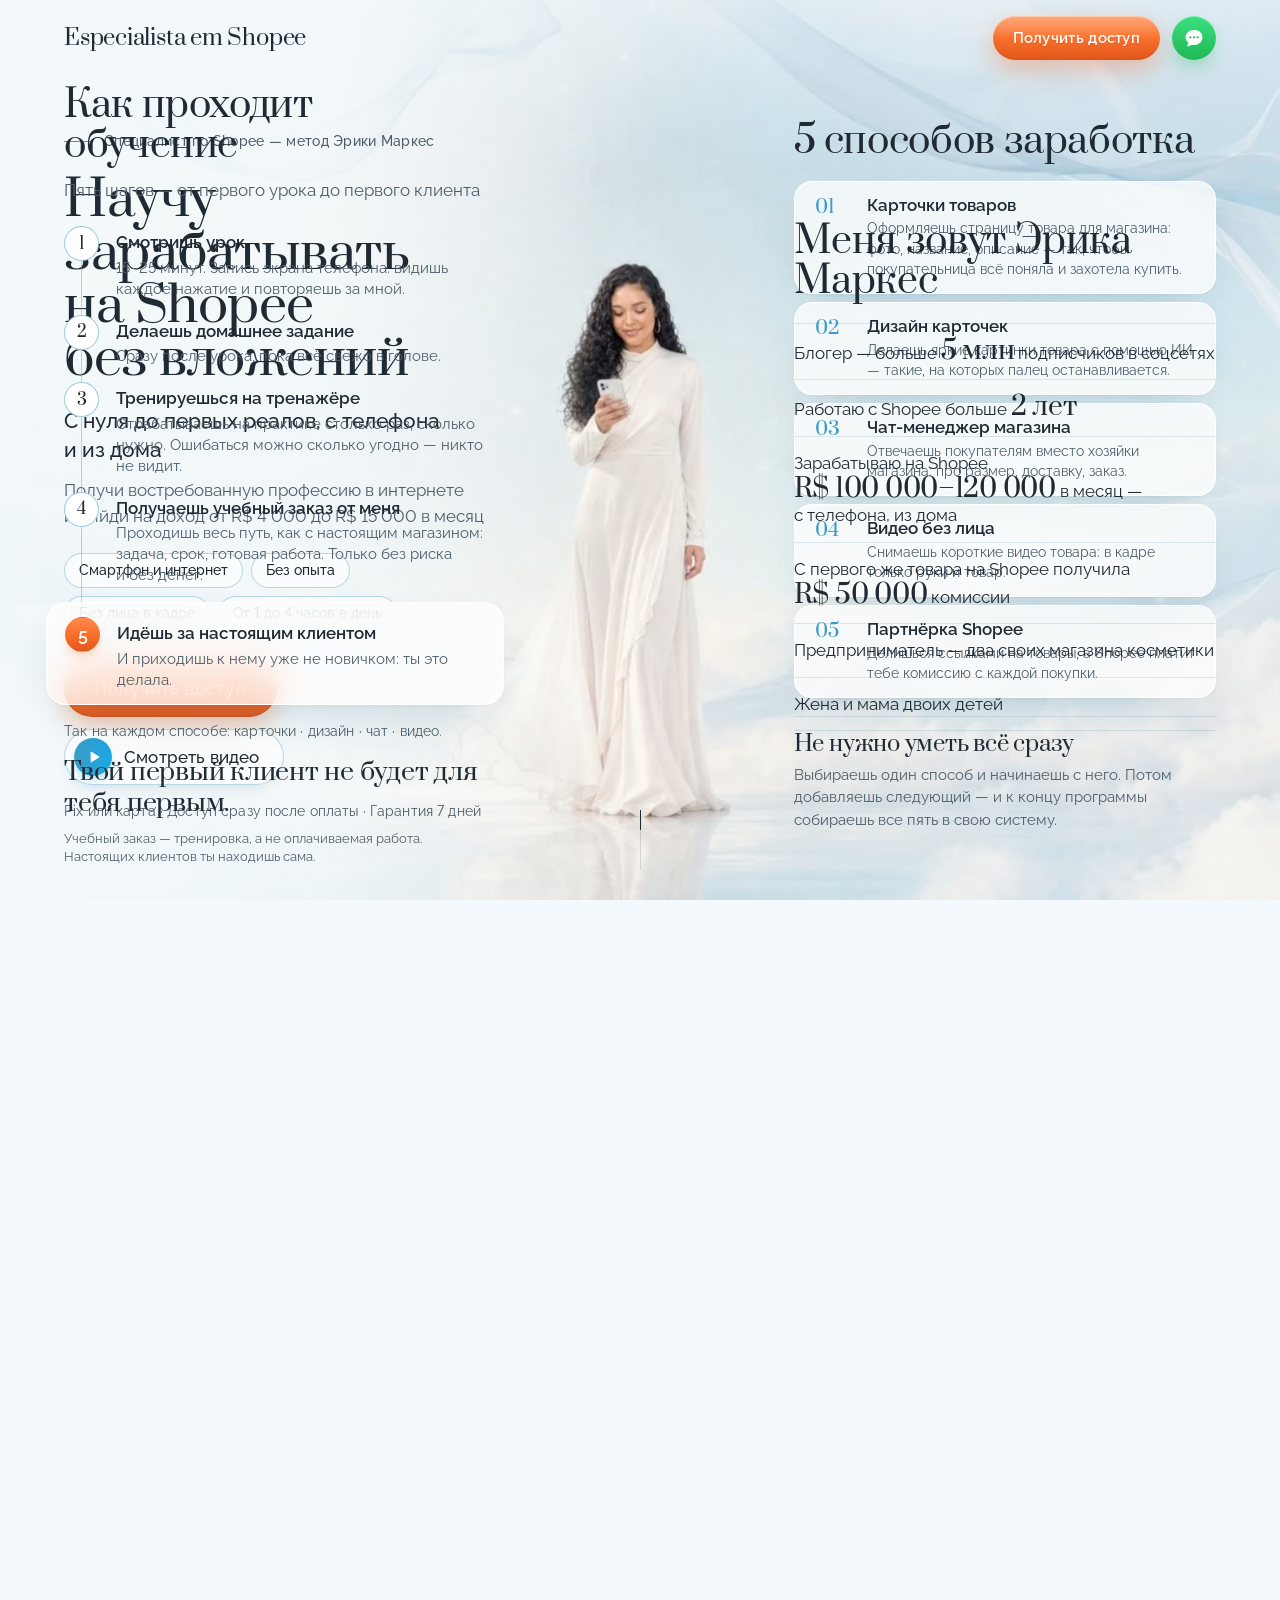
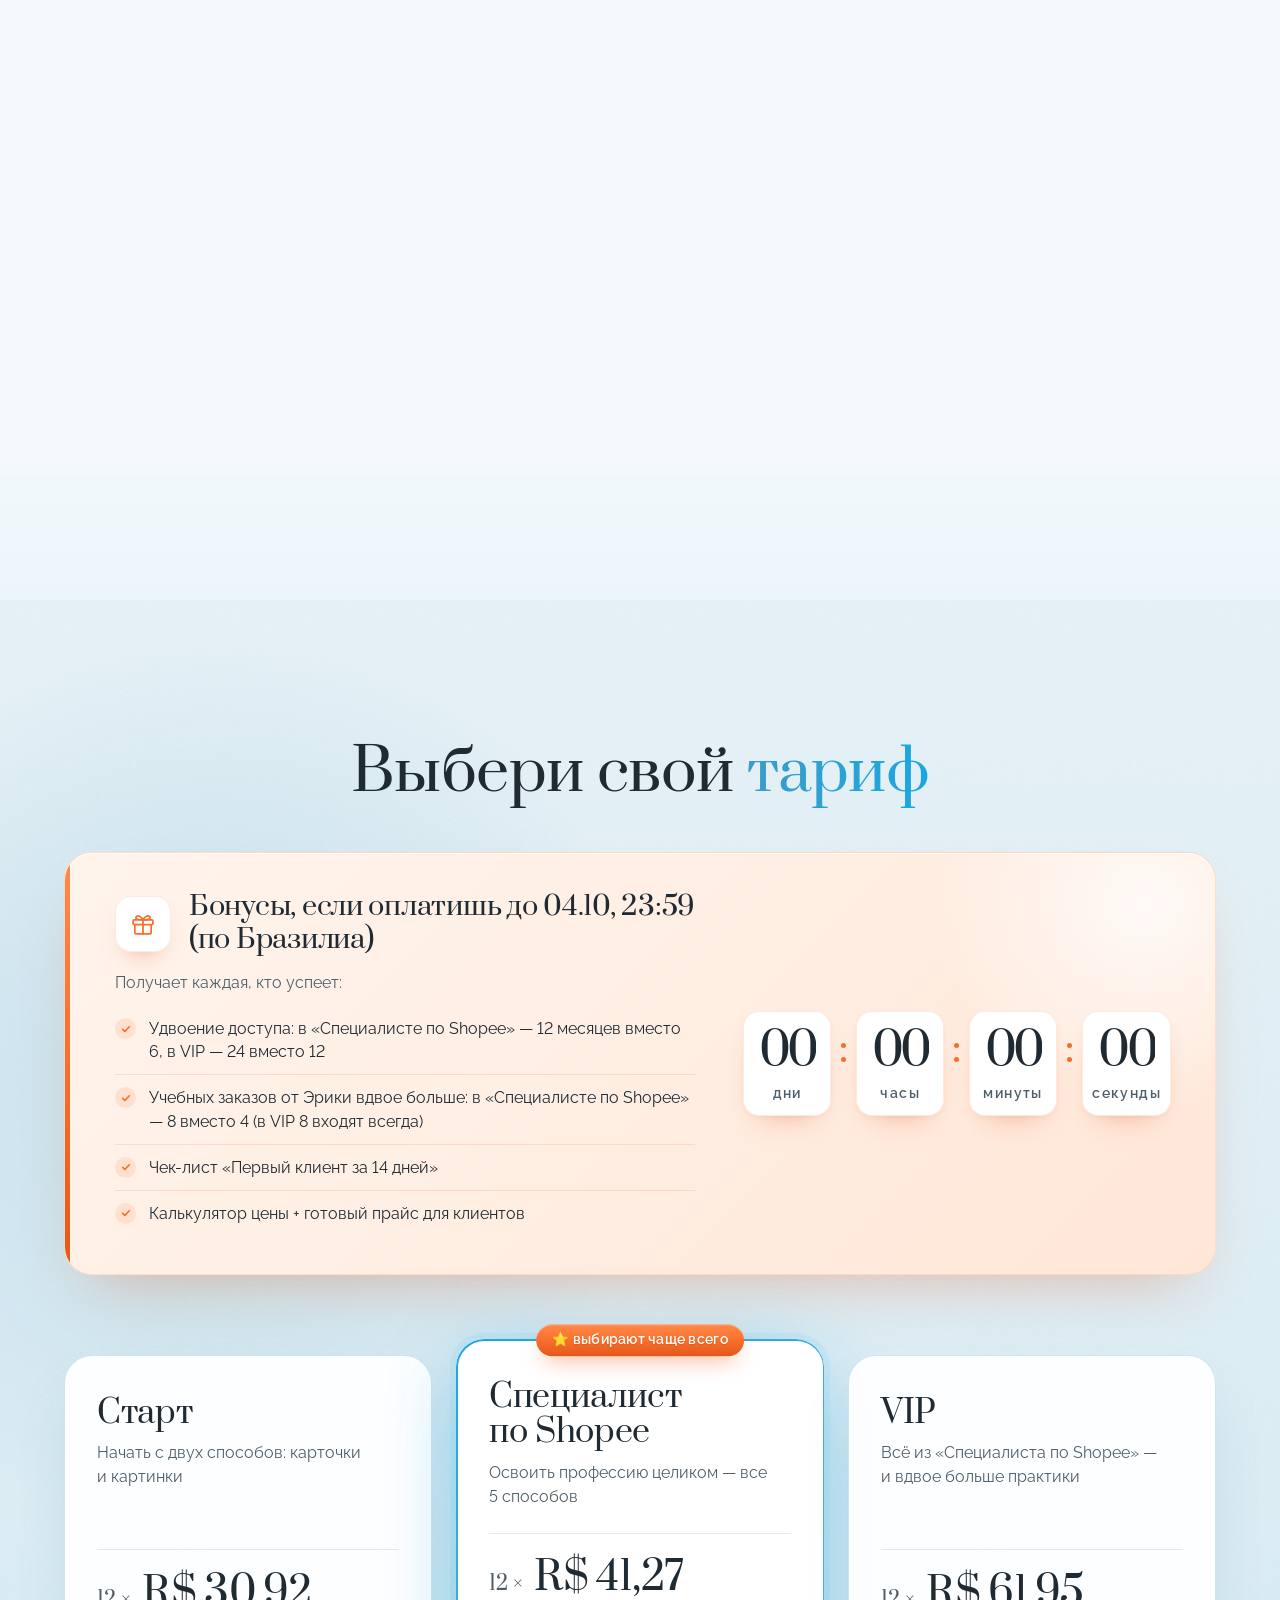
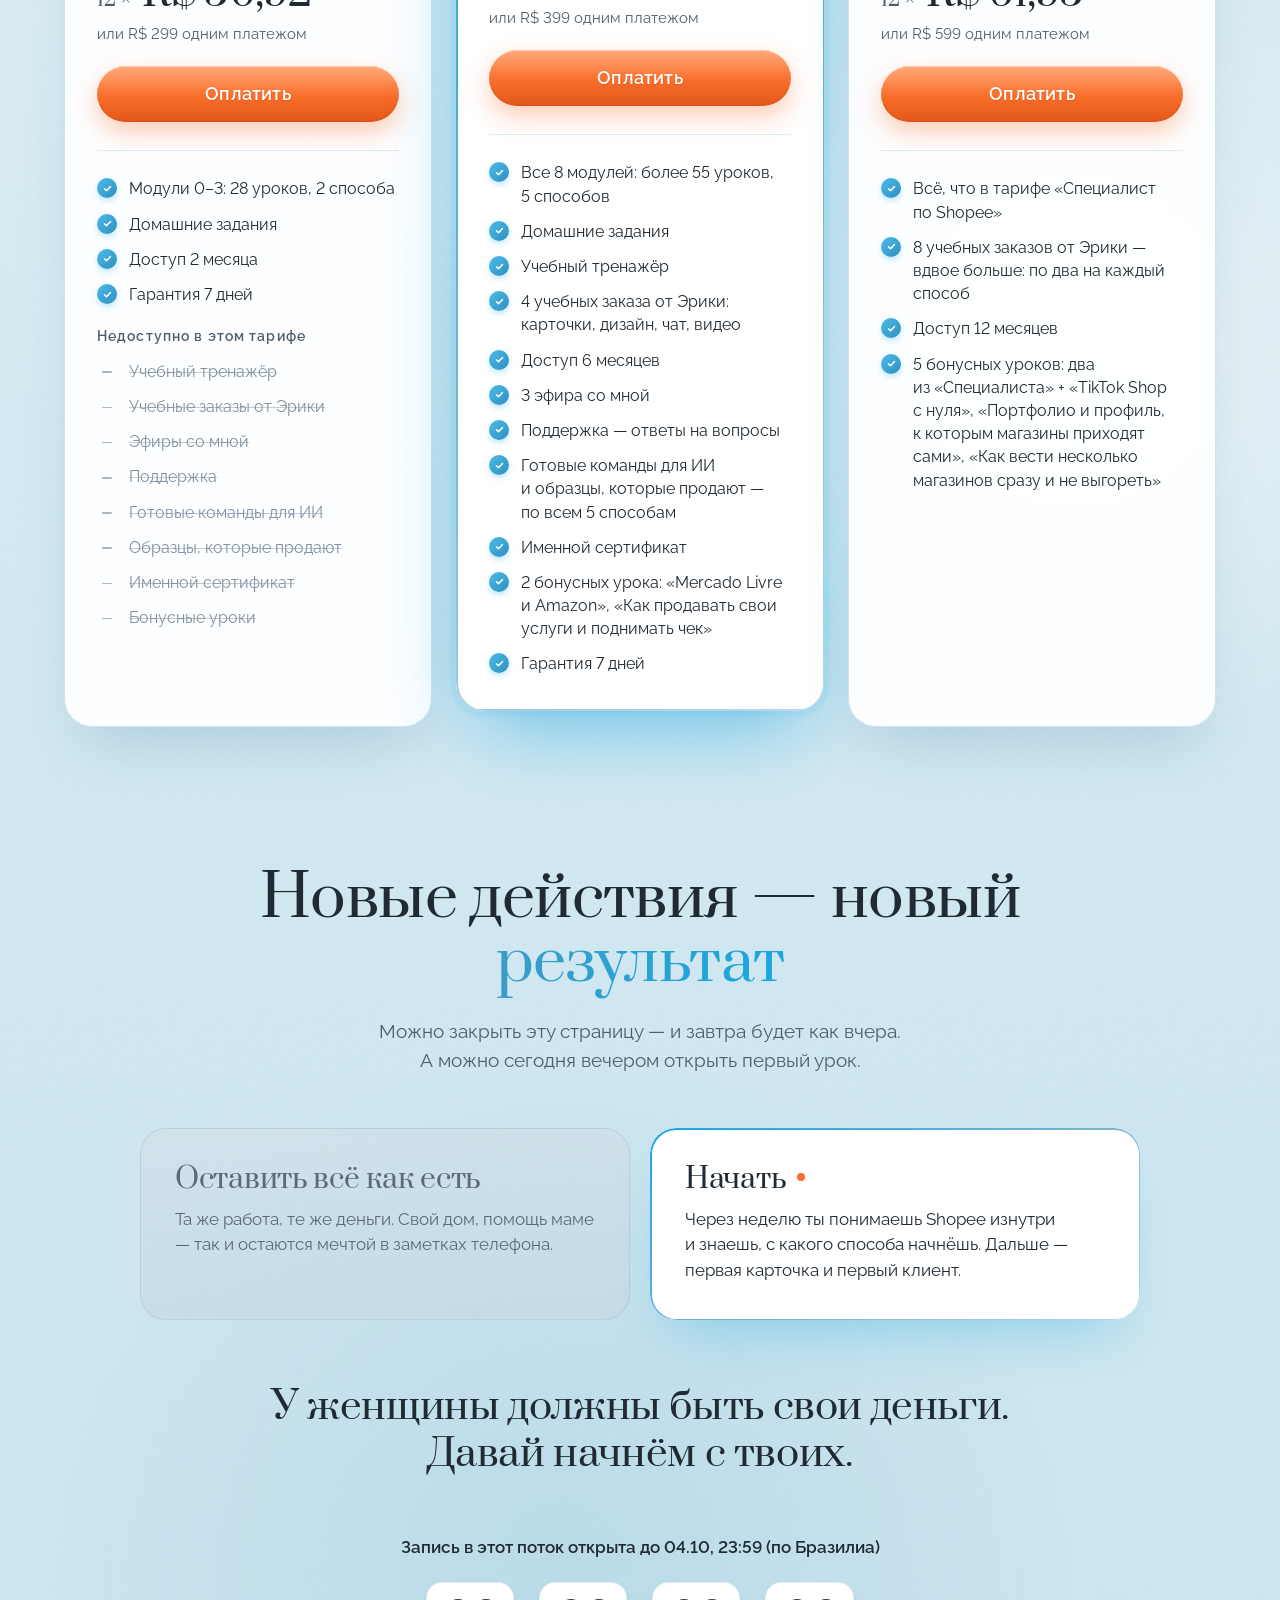
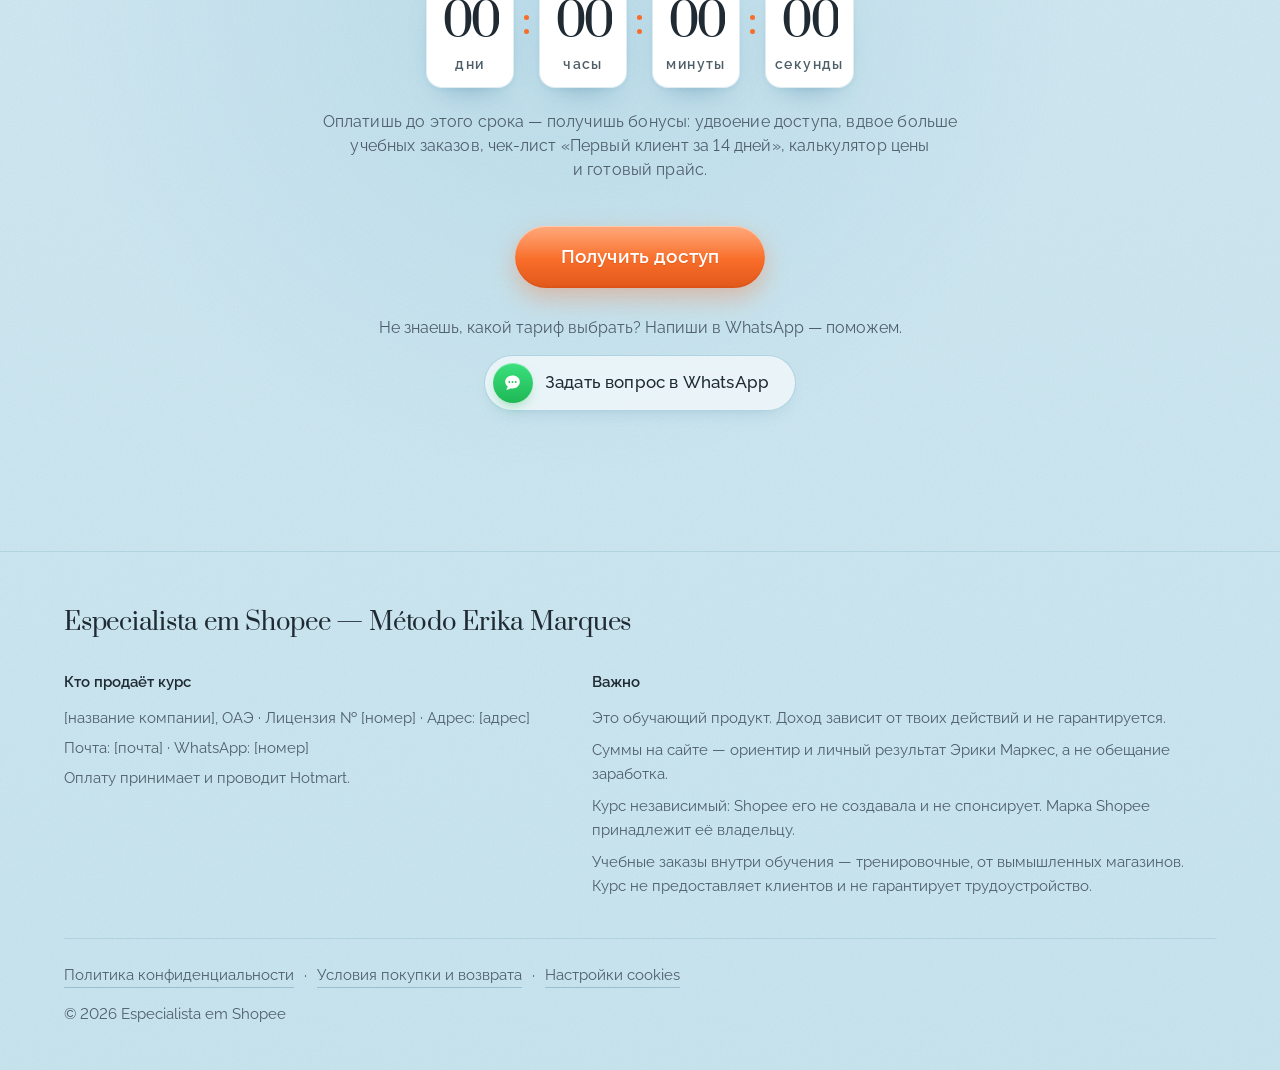
==== commit 19e23a62: "Полировка деталей и мобильная версия: вертикальный ролик, вкладки тарифов, бонусы, кнопки Co-Authore" ====
--- a/index.html
+++ b/index.html
@@ -1,19 +1,24 @@
 <!doctype html>
 <html lang="ru">
 <head>
-<meta name="robots" content="noindex, nofollow">
 <meta charset="utf-8">
 <meta name="viewport" content="width=device-width, initial-scale=1, viewport-fit=cover">
-<title>Especialista em Shopee — Método Erika Marques</title>
-<meta name="description" content="Научу зарабатывать на Shopee без вложений — с нуля до первых реалов, с телефона и из дома.">
-<meta name="theme-color" content="#F3F9FC">
-<link rel="icon" href="data:,">
+<title>Специалист по Shopee — метод Эрики Маркес</title>
+<meta name="description" content="Научу зарабатывать на Shopee без вложений — с нуля до первых реалов, с телефона и из дома. Получи востребованную профессию в интернете и выйди на доход от R$ 4 000 до R$ 15 000 в месяц.">
+<meta name="robots" content="noindex, nofollow"><!-- прототип: не индексировать -->
+<meta property="og:type" content="website">
+<meta property="og:locale" content="ru_RU">
+<meta property="og:title" content="Специалист по Shopee — метод Эрики Маркес">
+<meta property="og:description" content="Научу зарабатывать на Shopee без вложений — с нуля до первых реалов, с телефона и из дома.">
+<meta property="og:image" content="assets/poster.jpg">
+<meta name="theme-color" content="#EAF5FA">
+<link rel="icon" type="image/svg+xml" href="data:image/svg+xml,%3Csvg xmlns='http://www.w3.org/2000/svg' viewBox='0 0 64 64'%3E%3Cdefs%3E%3ClinearGradient id='g' x1='0' y1='0' x2='1' y2='1'%3E%3Cstop offset='0' stop-color='%239CCBE0'/%3E%3Cstop offset='1' stop-color='%233C9CC7'/%3E%3C/linearGradient%3E%3C/defs%3E%3Ccircle cx='32' cy='32' r='32' fill='url(%23g)'/%3E%3Cpath fill='%23fff' d='M22.5 18H41.4V24H40.3C39.9 21.2 38.6 19.7 35.2 19.7H29.6V31.1H34C35.9 31.1 36.4 30.2 36.6 28.6H37.7V35.4H36.6C36.4 33.8 35.9 32.9 34 32.9H29.6V44.3H35.6C39.2 44.3 40.4 42.6 41 39.4H42.1L41.8 46H22.5V44.9C24.6 44.8 25.2 44.4 25.2 42.6V21.4C25.2 19.6 24.6 19.2 22.5 19.1Z'/%3E%3C/svg%3E">
 <script>
   /* Движение включаем, только если посетитель не просил его убрать.
      Без класса .motion (нет JS или prefers-reduced-motion) страница показывается статично: постер + все тексты. */
   (function (el) {
     var still = window.matchMedia && matchMedia('(prefers-reduced-motion: reduce)').matches;
-    el.classList.add(still ? 'still' : 'motion');
+    el.classList.add('js', still ? 'still' : 'motion');
   })(document.documentElement);
 </script>
 <link rel="preconnect" href="https://fonts.googleapis.com">
@@ -25,10 +30,18 @@
 /* ============ Токены ============ */
 :root{
   --sky-0:#F3F9FC; --sky-1:#EAF5FA; --sky-2:#DCEEF5; --sky-3:#C9E6F0;
-  --powder:#78B3CE; --ink:#1F2A33; --ink-2:#66727B; --cta:#F96E2A; --wa:#25D366;
-  --line:rgba(31,42,51,.10);
-  --glass:rgba(255,255,255,.62); --glass-edge:rgba(255,255,255,.9);
-  --shadow:0 1px 2px rgba(31,42,51,.04), 0 18px 48px -22px rgba(31,42,51,.24);
+  --powder:#78B3CE; --ink:#1F2A33; --ink-2:#4E5E69; --muted:#8190A0;
+  --cta:#F96E2A; --wa:#25D366; --azure:#1AA7E1; --azure-2:#3C9CC7; --deep:#2F6F8F;
+  --line:rgba(47,111,143,.14);
+  --glass:rgba(255,255,255,.72); --glass-edge:rgba(255,255,255,.9);
+  --shadow:0 1px 2px rgba(31,42,51,.04), 0 18px 48px -22px rgba(47,111,143,.32);
+  --grad-cta:linear-gradient(180deg,#FF8A4C 0%,#F96E2A 52%,#E2581B 100%);
+  --grad-wa:linear-gradient(180deg,#3BE07E 0%,#1FB855 100%);
+  --grad-azure:linear-gradient(90deg,#3C9CC7 0%,#1AA7E1 100%);
+  --grad-edge:linear-gradient(150deg,#1AA7E1 0%,#78B3CE 55%,rgba(120,179,206,.5) 100%);
+  --check-w:url("data:image/svg+xml,%3Csvg xmlns='http://www.w3.org/2000/svg' viewBox='0 0 16 16'%3E%3Cpath d='M3.6 8.4l2.9 2.9 5.9-6.3' fill='none' stroke='%23fff' stroke-width='2.2' stroke-linecap='round' stroke-linejoin='round'/%3E%3C/svg%3E");
+  --check-o:url("data:image/svg+xml,%3Csvg xmlns='http://www.w3.org/2000/svg' viewBox='0 0 16 16'%3E%3Cpath d='M3.6 8.4l2.9 2.9 5.9-6.3' fill='none' stroke='%23F96E2A' stroke-width='2.2' stroke-linecap='round' stroke-linejoin='round'/%3E%3C/svg%3E");
+  --noise:url("data:image/svg+xml,%3Csvg xmlns='http://www.w3.org/2000/svg' width='200' height='200'%3E%3Cfilter id='n'%3E%3CfeTurbulence type='fractalNoise' baseFrequency='.9' numOctaves='3' stitchTiles='stitch'/%3E%3CfeColorMatrix values='0 0 0 0 .12 0 0 0 0 .17 0 0 0 0 .22 0 0 0 .9 0'/%3E%3C/filter%3E%3Crect width='100%25' height='100%25' filter='url(%23n)'/%3E%3C/svg%3E");
   --serif:"Prata", Georgia, "Times New Roman", serif;
   --sans:"Raleway", -apple-system, BlinkMacSystemFont, "Segoe UI", Roboto, Arial, sans-serif;
   --gut:clamp(20px, 5vw, 80px);
@@ -44,49 +57,74 @@
 ul,ol{padding:0;list-style:none}
 a{color:inherit}
 video,svg{display:block}
+button{font:inherit;color:inherit}
 .nw{white-space:nowrap}
-.sr{position:absolute;width:1px;height:1px;overflow:hidden;clip:rect(0 0 0 0);white-space:nowrap}
+:focus-visible{outline:2px solid var(--azure);outline-offset:3px}
+details>summary{list-style:none;cursor:pointer;-webkit-tap-highlight-color:transparent}
+details>summary::-webkit-details-marker{display:none}
 
 /* Стекло. Внимание: не ставить opacity<1 на ПРЕДКОВ стеклянных элементов — пропадёт размытие фона. */
 .glass{background:var(--glass);-webkit-backdrop-filter:blur(18px);backdrop-filter:blur(18px);
   border:1px solid var(--glass-edge);box-shadow:var(--shadow)}
+/* Градиентная рамка через псевдоэлемент (карточка «Специалист», «Начать») */
+.gborder{position:relative;border-color:transparent!important}
+.gborder::before{content:"";position:absolute;inset:-1px;border-radius:inherit;padding:1.5px;background:var(--grad-edge);pointer-events:none;
+  -webkit-mask:linear-gradient(#000 0 0) content-box,linear-gradient(#000 0 0);-webkit-mask-composite:xor;
+  mask:linear-gradient(#000 0 0) content-box exclude,linear-gradient(#000 0 0)}
+/* Ключевое слово заголовка — мягкий голубой градиент */
+.kw{background:var(--grad-azure);-webkit-background-clip:text;background-clip:text;color:transparent;-webkit-text-fill-color:transparent;
+  -webkit-box-decoration-break:clone;box-decoration-break:clone}
 
 /* ============ Кнопки ============ */
-.btn{display:inline-flex;align-items:center;justify-content:center;gap:12px;min-height:56px;padding:0 30px;border-radius:999px;border:0;
-  font:600 18px/1 var(--sans);letter-spacing:.01em;text-decoration:none;white-space:nowrap;cursor:pointer;
-  transition:transform .4s var(--ease),box-shadow .4s var(--ease),background-color .4s var(--ease)}
-.btn-cta{background:var(--cta);color:#fff;box-shadow:0 14px 30px -14px rgba(249,110,42,.75)} /* белый — только жирный от 18px */
-.btn-cta:hover{transform:translateY(-2px);box-shadow:0 20px 38px -16px rgba(249,110,42,.8)}
-.btn-ghost{color:var(--ink);font-weight:500;font-size:17px;padding:0 24px 0 9px;background:rgba(255,255,255,.5);border:1px solid rgba(31,42,51,.14)}
-.btn-ghost:hover{background:rgba(255,255,255,.8)}
-.play{width:38px;height:38px;border-radius:50%;background:#fff;display:grid;place-items:center;box-shadow:0 4px 14px -6px rgba(31,42,51,.35)}
+.btn{position:relative;isolation:isolate;display:inline-flex;align-items:center;justify-content:center;gap:12px;min-height:56px;padding:0 30px;
+  border-radius:999px;border:0;font:600 18px/1 var(--sans);letter-spacing:.01em;text-decoration:none;white-space:nowrap;cursor:pointer;
+  -webkit-tap-highlight-color:transparent;
+  transition:transform .35s var(--ease),box-shadow .35s var(--ease),filter .35s var(--ease),background-color .35s var(--ease),border-color .35s var(--ease)}
+.btn-cta{color:#fff;background:var(--grad-cta);text-shadow:0 1px 1px rgba(170,62,10,.28);
+  box-shadow:inset 0 1px 0 rgba(255,255,255,.42),inset 0 -2px 0 rgba(160,50,0,.12),0 10px 24px rgba(249,110,42,.35)}
+.btn-cta::before{content:"";position:absolute;inset:0;z-index:-1;border-radius:inherit;pointer-events:none;
+  background:linear-gradient(180deg,rgba(255,255,255,.26) 0%,rgba(255,255,255,0) 55%)} /* внутренний блик */
+.btn-cta:active{transform:translateY(1px) scale(.99);filter:brightness(.95);transition-duration:.08s;
+  box-shadow:inset 0 2px 6px rgba(140,40,0,.28),0 4px 10px rgba(249,110,42,.3)}
+.btn-sm{min-height:44px;padding:0 20px;font-size:15px;letter-spacing:.02em}
+.btn-lg{min-height:62px;padding:0 46px;font-size:19px}
+/* вторичные — белое стекло с голубой рамкой */
+.btn-ghost,.btn-soft{color:var(--ink);font-weight:500;background:rgba(255,255,255,.62);-webkit-backdrop-filter:blur(18px);backdrop-filter:blur(18px);
+  border:1px solid rgba(120,179,206,.5);box-shadow:0 8px 20px -14px rgba(47,111,143,.4)}
+.btn-ghost:active,.btn-soft:active{transform:scale(.98);background:#fff;transition-duration:.08s}
+.btn-ghost{font-size:17px;padding:0 24px 0 9px}
+.play{width:38px;height:38px;border-radius:50%;background:var(--grad-azure);display:grid;place-items:center;box-shadow:0 6px 14px -6px rgba(26,167,225,.65)}
 .play svg{width:12px;height:12px;margin-left:2px}
-.btn-soft{color:var(--ink);font-weight:500;font-size:16.5px;padding:0 26px 0 8px;min-height:56px;background:rgba(255,255,255,.72);border:1px solid rgba(31,42,51,.1)}
-.btn-soft:hover{background:#fff}
-.btn-lg{min-height:62px;padding:0 46px;font-size:19px}
-.wa{flex:none;display:grid;place-items:center;width:44px;height:44px;border-radius:50%;background:var(--wa);text-decoration:none;
-  box-shadow:0 8px 20px -10px rgba(37,211,102,.9);transition:transform .3s var(--ease)}
-.wa:hover{transform:scale(1.06)}
+.btn-soft{font-size:17px;padding:0 26px 0 8px}
+.wa{flex:none;display:grid;place-items:center;width:44px;height:44px;border-radius:50%;background:var(--grad-wa);text-decoration:none;
+  box-shadow:inset 0 1px 0 rgba(255,255,255,.38),0 10px 22px -8px rgba(31,184,85,.62);-webkit-tap-highlight-color:transparent;
+  transition:transform .35s var(--ease),box-shadow .35s var(--ease),filter .35s var(--ease)}
+a.wa:active{transform:translateY(1px) scale(.96);transition-duration:.08s}
 .wa svg{width:22px;height:22px}
-.btn-soft .wa{width:40px;height:40px;box-shadow:none}
+.btn-soft .wa{width:40px;height:40px;box-shadow:inset 0 1px 0 rgba(255,255,255,.38),0 6px 14px -6px rgba(31,184,85,.6)}
 .btn-soft .wa svg{width:19px;height:19px}
+/* эффекты наведения — только там, где есть мышь; для касаний — состояния :active выше */
+@media (hover:hover){
+  .btn-cta:hover{transform:translateY(-2px);filter:brightness(1.07) saturate(1.06);
+    box-shadow:inset 0 1px 0 rgba(255,255,255,.48),inset 0 -2px 0 rgba(160,50,0,.12),0 16px 32px rgba(249,110,42,.42)}
+  .btn-ghost:hover,.btn-soft:hover{background:#fff;border-color:rgba(120,179,206,.85);transform:translateY(-1px);box-shadow:0 14px 28px -14px rgba(47,111,143,.45)}
+  a.wa:hover{transform:translateY(-2px);filter:brightness(1.05);box-shadow:inset 0 1px 0 rgba(255,255,255,.42),0 14px 28px -8px rgba(31,184,85,.68)}
+}
 
 /* ============ Шапка ============ */
 .hdr{position:fixed;top:0;left:0;right:0;z-index:50;height:var(--hdr);display:flex;align-items:center;justify-content:space-between;gap:16px;padding:0 var(--gut)}
 .hdr::before{content:"";position:absolute;inset:0;z-index:-1;background:var(--glass);-webkit-backdrop-filter:blur(18px);backdrop-filter:blur(18px);
-  border-bottom:1px solid var(--glass-edge);box-shadow:0 10px 30px -24px rgba(31,42,51,.4);opacity:0;transition:opacity .6s var(--ease)}
+  border-bottom:1px solid var(--glass-edge);box-shadow:0 10px 30px -22px rgba(47,111,143,.5);opacity:0;transition:opacity .6s var(--ease)}
 .hdr.is-solid::before{opacity:1}
-.logo{font-family:var(--serif);font-weight:400;font-size:22px;letter-spacing:-.01em;color:var(--ink);text-decoration:none;white-space:nowrap}
+.logo{display:inline-flex;align-items:center;min-height:44px;font-family:var(--serif);font-weight:400;font-size:22px;letter-spacing:-.01em;color:var(--ink);text-decoration:none;white-space:nowrap}
 .hdr-actions{display:flex;align-items:center;gap:12px}
-.pill{display:inline-flex;align-items:center;min-height:42px;padding:0 20px;border-radius:999px;background:var(--ink);color:#fff;
-  font:600 14px/1 var(--sans);letter-spacing:.02em;text-decoration:none;transition:background-color .3s}
-.pill:hover{background:#34444F}
 
 /* ============ Сцена с роликом ============ */
-.stage{position:relative;height:600vh}
-.stage-pin{position:sticky;top:0;height:100vh;height:100dvh;overflow:hidden}
+.stage{position:relative;height:600svh}
+.stage-pin{position:sticky;top:0;height:100svh;overflow:hidden}
 .media{position:absolute;inset:0;background:var(--sky-1)}
 .film{position:absolute;inset:0;width:100%;height:100%;object-fit:cover;transform-origin:50% 100%}
+.film.is-portrait{transform-origin:50% 30%}
 .veil{position:absolute;inset:0;pointer-events:none}
 .veil-l{background:linear-gradient(90deg,rgba(243,249,252,.93) 0%,rgba(243,249,252,.82) 25%,rgba(243,249,252,.42) 37%,rgba(243,249,252,0) 47%)}
 .veil-r{background:linear-gradient(270deg,rgba(243,249,252,.93) 0%,rgba(243,249,252,.82) 25%,rgba(243,249,252,.42) 37%,rgba(243,249,252,0) 47%)}
@@ -95,6 +133,7 @@
 .cue{position:absolute;left:50%;bottom:30px;width:1px;height:60px;margin-left:-.5px;overflow:hidden;background:rgba(31,42,51,.14)}
 .cue i{position:absolute;left:0;top:0;width:1px;height:20px;background:var(--ink);animation:cue 2.6s var(--ease) infinite}
 @keyframes cue{from{transform:translateY(-20px)}to{transform:translateY(60px)}}
+.dots{display:none}
 
 /* Главы поверх ролика (десктоп): левая и правая треть экрана */
 .ch{z-index:2}
@@ -106,12 +145,13 @@
 .ch-in{width:100%}
 
 .eyebrow{display:flex;align-items:center;gap:12px;font-size:14px;font-weight:500;letter-spacing:.02em;color:var(--ink-2)}
-.eyebrow::before{content:"";flex:none;width:28px;height:1px;background:currentColor;opacity:.6}
+.eyebrow::before{content:"";flex:none;width:28px;height:1px;background:var(--azure-2)}
 .h1{margin-top:22px;font-family:var(--serif);font-weight:400;font-size:clamp(40px,3.9vw,60px);line-height:1.06;letter-spacing:-.01em}
 .lead{margin-top:20px;font-size:21px;line-height:1.4;font-weight:500}
 .sub{margin-top:12px;font-size:17px;line-height:1.55;color:var(--ink-2)}
 .tags{margin-top:24px;display:flex;flex-wrap:wrap;gap:8px}
-.tags li{padding:8px 14px;border-radius:999px;border:1px solid rgba(31,42,51,.14);background:rgba(255,255,255,.5);font-size:14px;font-weight:500;line-height:1.2}
+.tags li{padding:8px 14px;border-radius:999px;border:1px solid rgba(120,179,206,.5);background:rgba(255,255,255,.66);font-size:14px;font-weight:500;line-height:1.2}
+.tags .brk{display:none}
 .actions{margin-top:30px;display:flex;flex-wrap:wrap;gap:12px}
 .fine{margin-top:16px;font-size:13.5px;line-height:1.5;color:var(--ink-2);letter-spacing:.01em}
 .h2{font-family:var(--serif);font-weight:400;font-size:clamp(32px,2.9vw,46px);line-height:1.08;letter-spacing:-.01em}
@@ -119,7 +159,7 @@
 /* Гл.2 — 5 способов */
 .ways{margin-top:20px;display:grid;gap:8px}
 .way{display:grid;grid-template-columns:40px 1fr;gap:12px;padding:13px 20px 14px;border-radius:18px}
-.way .n{font-family:var(--serif);font-size:19px;line-height:1.3;color:var(--ink-2)}
+.way .n{font-family:var(--serif);font-size:19px;line-height:1.3;color:var(--azure-2)}
 .way h3{font-size:16.5px;font-weight:600;line-height:1.3}
 .way p{margin-top:2px;font-size:14px;line-height:1.45;color:var(--ink-2)}
 .note{margin-top:18px;padding-top:14px;border-top:1px solid var(--line)}
@@ -128,14 +168,14 @@
 
 /* Гл.3 — 5 шагов */
 .steps{position:relative;margin-top:16px;display:grid;gap:2px}
-.steps::before{content:"";position:absolute;left:17px;top:20px;bottom:56px;width:1px;background:rgba(31,42,51,.16)}
+.steps::before{content:"";position:absolute;left:17px;top:20px;bottom:56px;width:1px;background:rgba(120,179,206,.55)}
 .step{position:relative;display:grid;grid-template-columns:36px 1fr;gap:16px;padding:7px 0}
-.step .n{width:35px;height:35px;border-radius:50%;display:grid;place-items:center;border:1px solid rgba(31,42,51,.2);background:var(--sky-0);
+.step .n{width:35px;height:35px;border-radius:50%;display:grid;place-items:center;border:1px solid rgba(120,179,206,.7);background:#fff;
   font-family:var(--serif);font-size:16px;line-height:1}
 .step h3{padding-top:6px;font-size:16.5px;font-weight:600;line-height:1.3}
 .step p{margin-top:3px;font-size:14.5px;line-height:1.45;color:var(--ink-2)}
 .step.accent{margin:8px -18px 0;padding:14px 18px;border-radius:20px}
-.step.accent .n{background:var(--cta);border-color:var(--cta);color:#fff;font:600 18px/1 var(--sans)}
+.step.accent .n{background:var(--grad-cta);border-color:transparent;color:#fff;font:600 18px/1 var(--sans);box-shadow:0 6px 14px -6px rgba(249,110,42,.6)}
 .quote{margin-top:16px;font-family:var(--serif);font-size:25px;line-height:1.25;letter-spacing:-.01em}
 .legal{margin-top:10px;font-size:12.5px;line-height:1.5;color:var(--ink-2)}
 
@@ -162,63 +202,98 @@
 }
 
 /* ============ Разделы после ролика ============ */
-.after{position:relative;z-index:3;background:var(--sky-1)}
+.after{position:relative;z-index:3;background:linear-gradient(180deg,#EAF5FA 0%,#D6ECF5 45%,#C9E6F0 100%)}
+.after::before{content:"";position:absolute;left:0;right:0;top:-140px;height:140px;pointer-events:none;
+  background:linear-gradient(180deg,rgba(234,245,250,0),#EAF5FA)} /* мягкий переход от ролика */
 .blobs{position:absolute;inset:0;overflow:hidden;pointer-events:none}
-.blob{position:absolute;border-radius:50%}
-.b1{width:72vw;height:72vw;max-width:1100px;max-height:1100px;left:-20vw;top:-6%;
-  background:radial-gradient(closest-side,rgba(201,230,240,.95),rgba(201,230,240,0));animation:drift1 34s ease-in-out infinite alternate}
-.b2{width:60vw;height:60vw;max-width:980px;max-height:980px;right:-18vw;top:22%;
-  background:radial-gradient(closest-side,rgba(120,179,206,.26),rgba(120,179,206,0));animation:drift2 42s ease-in-out infinite alternate}
-.b3{width:82vw;height:82vw;max-width:1250px;max-height:1250px;left:8vw;top:50%;
-  background:radial-gradient(closest-side,rgba(243,249,252,.95),rgba(243,249,252,0));animation:drift3 38s ease-in-out infinite alternate}
-.b4{width:58vw;height:58vw;max-width:920px;max-height:920px;right:-12vw;bottom:-6%;
-  background:radial-gradient(closest-side,rgba(201,230,240,.9),rgba(201,230,240,0));animation:drift1 46s ease-in-out infinite alternate-reverse}
-@keyframes drift1{from{transform:translate3d(0,0,0) scale(1)}to{transform:translate3d(9vw,7vh,0) scale(1.12)}}
-@keyframes drift2{from{transform:translate3d(0,0,0) scale(1.06)}to{transform:translate3d(-8vw,10vh,0) scale(.94)}}
-@keyframes drift3{from{transform:translate3d(0,0,0) scale(1)}to{transform:translate3d(-7vw,-8vh,0) scale(1.1)}}
+.blobs::after{content:"";position:absolute;inset:0;background-image:var(--noise);background-size:200px 200px;opacity:.07} /* зерно */
+.blob{position:absolute;border-radius:50%;will-change:transform}
+.b1{width:70vw;height:70vw;max-width:1100px;max-height:1100px;left:-18vw;top:1%;
+  background:radial-gradient(closest-side,rgba(156,203,224,.42),rgba(156,203,224,0));animation:drift1 36s ease-in-out infinite alternate}
+.b2{width:64vw;height:64vw;max-width:1000px;max-height:1000px;right:-16vw;top:26%;
+  background:radial-gradient(closest-side,rgba(255,255,255,.62),rgba(255,255,255,0));animation:drift2 44s ease-in-out infinite alternate}
+.b3{width:80vw;height:80vw;max-width:1250px;max-height:1250px;left:4vw;top:56%;
+  background:radial-gradient(closest-side,rgba(156,203,224,.36),rgba(156,203,224,0));animation:drift3 40s ease-in-out infinite alternate}
+@keyframes drift1{from{transform:translate3d(0,0,0) scale(1)}to{transform:translate3d(9vw,5vw,0) scale(1.12)}}
+@keyframes drift2{from{transform:translate3d(0,0,0) scale(1.06)}to{transform:translate3d(-8vw,7vw,0) scale(.94)}}
+@keyframes drift3{from{transform:translate3d(0,0,0) scale(1)}to{transform:translate3d(-7vw,-6vw,0) scale(1.1)}}
 
 .sec{position:relative;z-index:1;padding-top:clamp(96px,11vw,150px)}
 .wrap{width:min(1200px,100% - 2 * var(--gut));margin:0 auto}
-.h-sec{font-family:var(--serif);font-weight:400;font-size:clamp(38px,4.6vw,68px);line-height:1.05;letter-spacing:-.01em;text-align:center}
+.h-sec{font-family:var(--serif);font-weight:400;font-size:clamp(38px,4.6vw,68px);line-height:1.08;letter-spacing:-.01em;text-align:center}
 
 /* появление при входе в экран */
 .motion .rv{opacity:0;transform:translate3d(0,32px,0);transition:opacity 1s var(--ease),transform 1.2s var(--ease);transition-delay:calc(var(--d,0) * 110ms)}
 .motion .rv.in{opacity:1;transform:none}
 
-/* Таймер */
-.timer{display:flex;align-items:flex-start;justify-content:center;gap:4px}
-.tu{display:flex;flex-direction:column;align-items:center;min-width:74px}
-.tu b{font-family:var(--serif);font-weight:400;font-size:52px;line-height:1;letter-spacing:-.01em;min-width:2.2ch;text-align:center}
-.tu span{margin-top:10px;font-size:12px;font-weight:500;letter-spacing:.06em;color:var(--ink-2)}
-.timer i{font-style:normal;font-family:var(--serif);font-size:38px;line-height:1.15;color:var(--powder)}
-
-/* Тарифы */
-.bonus{margin-top:48px;display:grid;grid-template-columns:minmax(0,1.35fr) minmax(0,1fr);gap:40px;align-items:center;padding:34px 40px;border-radius:28px}
-.bonus-title{font-family:var(--serif);font-weight:400;font-size:26px;line-height:1.22;letter-spacing:-.01em}
-.bonus-lead{margin-top:10px;font-size:15px;color:var(--ink-2)}
-.bonus-list{margin-top:14px;display:grid;gap:8px}
-.bonus-list li{position:relative;padding-left:22px;font-size:15.5px;line-height:1.45}
-.bonus-list li::before{content:"";position:absolute;left:0;top:.74em;width:10px;height:1px;background:var(--ink)}
-
-.plans{margin-top:56px;display:grid;grid-template-columns:repeat(3,minmax(0,1fr));gap:24px;align-items:stretch}
-.plan{position:relative;display:flex;flex-direction:column;padding:42px 32px 32px;border-radius:30px}
-.plan-best{background:rgba(255,255,255,.86);border-color:#fff;box-shadow:0 0 0 1px rgba(120,179,206,.6),0 40px 80px -34px rgba(31,42,51,.38)}
-.badge{position:absolute;top:0;left:32px;transform:translateY(-50%);padding:8px 14px;border-radius:999px;background:var(--ink);color:#fff;
-  font-size:13px;font-weight:600;letter-spacing:.02em;white-space:nowrap}
-.plan h3{font-family:var(--serif);font-weight:400;font-size:30px;line-height:1.12;letter-spacing:-.01em}
-.plan .for{margin-top:10px;font-size:15.5px;line-height:1.5;color:var(--ink-2);min-height:3em}
-.feat{margin-top:24px;padding-top:22px;border-top:1px solid var(--line);display:grid;gap:11px;align-content:start}
-.feat li{position:relative;padding-left:26px;font-size:15px;line-height:1.45}
-.feat li::before{content:"";position:absolute;left:1px;top:.4em;width:11px;height:6px;border-left:1.5px solid var(--ink);border-bottom:1.5px solid var(--ink);transform:rotate(-45deg);opacity:.7}
-.feat .off{color:var(--ink-2);text-decoration:line-through;text-decoration-thickness:1px;text-decoration-color:rgba(102,114,123,.75)}
-.feat .off::before{top:.74em;width:10px;height:0;border-left:0;border-bottom-color:var(--ink-2);transform:none;opacity:.5}
-.feat .lbl{margin-top:8px;padding-left:0;font-size:12.5px;letter-spacing:.03em;color:var(--ink-2)}
-.feat .lbl::before{display:none}
-.price{margin-top:auto;padding-top:30px}
-.price-main{font-family:var(--serif);font-weight:400;font-size:clamp(32px,2.8vw,40px);line-height:1.05;letter-spacing:-.01em;white-space:nowrap}
-.price-main small{font-size:.6em;letter-spacing:0;margin-right:.12em}
-.price-once{margin-top:8px;font-size:14px;color:var(--ink-2)}
-.plan .btn{margin-top:22px;width:100%}
+/* Таймер: 4 белые плитки, моноширинные цифры, оранжевые точки */
+.timer{display:flex;align-items:center;justify-content:center;gap:10px}
+.tu{display:flex;flex-direction:column;align-items:center;min-width:88px;padding:16px 10px 12px;border-radius:16px;background:#fff;
+  box-shadow:inset 0 0 0 1px rgba(120,179,206,.24),0 16px 30px -18px rgba(47,111,143,.5),0 2px 4px rgba(47,111,143,.06)}
+.tu b{display:flex;justify-content:center;overflow:hidden;font-family:var(--serif);font-weight:400;font-size:46px;line-height:1.08;color:var(--ink);
+  font-variant-numeric:lining-nums tabular-nums}
+.dg{display:inline-block;width:.62em;text-align:center}
+.tu>span{margin-top:6px;font-size:14px;font-weight:600;font-variant-caps:all-small-caps;letter-spacing:.1em;color:var(--ink-2)}
+.sep{display:flex;flex-direction:column;gap:9px;margin-top:-22px}
+.sep::before,.sep::after{content:"";width:5px;height:5px;border-radius:50%;background:var(--cta)}
+
+/* Бонусы — «подарочная» плашка */
+.bonus{position:relative;overflow:hidden;margin-top:48px;display:grid;grid-template-columns:minmax(0,1fr) auto;gap:48px;align-items:center;
+  padding:38px 44px 38px 50px;border-radius:28px;background:linear-gradient(135deg,#FFF4EC 0%,#FFE7D8 100%);border:1px solid rgba(249,110,42,.16);
+  box-shadow:inset 0 1px 0 rgba(255,255,255,.85),0 30px 60px -30px rgba(226,88,27,.38)}
+.bonus::before{content:"";position:absolute;left:0;top:0;bottom:0;width:5px;background:linear-gradient(180deg,#FF8A4C,#E2581B)}
+.bonus::after{content:"";position:absolute;right:-140px;top:-160px;width:420px;height:420px;border-radius:50%;pointer-events:none;
+  background:radial-gradient(closest-side,rgba(255,255,255,.75),rgba(255,255,255,0))}
+.bonus-main,.bonus-head,.bonus-more,.bonus .timer{position:relative;z-index:1}
+.bonus-head{display:flex;align-items:center;gap:18px}
+.gift{flex:none;width:56px;height:56px;border-radius:16px;display:grid;place-items:center;background:#fff;
+  box-shadow:inset 0 0 0 1px rgba(249,110,42,.14),0 12px 24px -14px rgba(226,88,27,.55)}
+.gift svg{width:28px;height:28px}
+.bonus-title{font-family:var(--serif);font-weight:400;font-size:27px;line-height:1.22;letter-spacing:-.01em}
+.bonus-more summary{display:none}
+.bonus-lead{margin-top:14px;font-size:16px;color:var(--ink-2)}
+.bonus-list{margin-top:10px}
+.bonus-list li{position:relative;padding:11px 0 11px 34px;border-top:1px solid rgba(226,88,27,.14);font-size:16px;line-height:1.45}
+.bonus-list li:first-child{border-top:0}
+.bonus-list li::before{content:"";position:absolute;left:0;top:12px;width:21px;height:21px;border-radius:50%;
+  background:var(--check-o) center/12px no-repeat,rgba(249,110,42,.13)}
+.bonus .tu{box-shadow:inset 0 0 0 1px rgba(249,110,42,.14),0 16px 30px -18px rgba(226,88,27,.45),0 2px 4px rgba(226,88,27,.06)}
+
+/* Тарифы: цена и кнопка наверху, ряды карточек выровнены сабгридом */
+.plan-tabs{display:none}
+.plans{margin-top:80px;display:grid;grid-template-columns:repeat(3,minmax(0,1fr));grid-template-rows:auto auto 1fr;column-gap:24px}
+.plans .rv{transition-delay:calc(var(--d,0) * 80ms)}
+.plan-cell{grid-row:span 3;display:grid;grid-template-rows:subgrid}
+.plan{position:relative;grid-row:span 3;display:grid;grid-template-rows:subgrid;row-gap:0;padding:40px 32px 34px;border-radius:28px;
+  background:rgba(255,255,255,.92);border:1px solid rgba(120,179,206,.35);box-shadow:0 30px 60px -20px rgba(47,111,143,.25);
+  transition:transform .5s var(--ease),box-shadow .5s var(--ease)}
+.plan-best{background:#fff;transform:translateY(-16px);
+  box-shadow:0 40px 80px -26px rgba(26,167,225,.45),0 0 0 6px rgba(26,167,225,.06),0 0 80px -12px rgba(26,167,225,.3)}
+@media (hover:hover){
+  .plan:hover{transform:translateY(-4px);box-shadow:0 44px 80px -24px rgba(47,111,143,.36)}
+  .plan-best:hover{transform:translateY(-20px);box-shadow:0 52px 96px -28px rgba(26,167,225,.5),0 0 0 6px rgba(26,167,225,.08),0 0 90px -12px rgba(26,167,225,.34)}
+}
+.badge{position:absolute;z-index:2;top:0;left:50%;transform:translate(-50%,-50%);padding:9px 16px;border-radius:999px;background:var(--grad-cta);color:#fff;
+  font:600 13.5px/1 var(--sans);letter-spacing:.02em;white-space:nowrap;text-shadow:0 1px 1px rgba(170,62,10,.28);
+  box-shadow:inset 0 1px 0 rgba(255,255,255,.38),0 10px 22px -8px rgba(249,110,42,.6)}
+.plan-head{padding-bottom:24px}
+.plan h3{font-family:var(--serif);font-weight:400;font-size:32px;line-height:1.1;letter-spacing:-.01em}
+.plan .for{margin-top:10px;font-size:16px;line-height:1.5;color:var(--ink-2)}
+.price{padding:24px 0 28px;border-top:1px solid var(--line);border-bottom:1px solid var(--line)}
+.price-main{font-family:var(--serif);font-weight:400;font-size:clamp(36px,3.1vw,44px);line-height:1;letter-spacing:-.015em;white-space:nowrap}
+.price-main small{font-size:.5em;letter-spacing:0;margin-right:.14em;color:var(--ink-2)}
+.price-once{margin-top:10px;font-size:15px;color:var(--ink-2)}
+.plan .btn{margin-top:20px;width:100%}
+.plan-body{padding-top:26px}
+.feat{display:grid;gap:12px;align-content:start}
+.feat li{position:relative;padding-left:32px;font-size:16px;line-height:1.45}
+.feat li::before{content:"";position:absolute;left:0;top:1px;width:20px;height:20px;border-radius:50%;
+  background:var(--check-w) center/11px no-repeat,linear-gradient(135deg,#4DBBE8,#2E8FC0);box-shadow:0 3px 8px -3px rgba(26,167,225,.65)}
+.feat .off{color:var(--muted);text-decoration:line-through;text-decoration-thickness:1px;text-decoration-color:rgba(129,144,160,.45)}
+.feat .off::before{top:.72em;left:5px;width:10px;height:1.5px;border-radius:1px;background:#A9B6BF;box-shadow:none}
+.na{margin-top:20px}
+.na summary{font-size:14px;font-weight:600;font-variant-caps:all-small-caps;letter-spacing:.08em;color:var(--ink-2);pointer-events:none}
+.feat-off{padding-top:12px}
 
 /* Финальный призыв */
 .final{text-align:center}
@@ -228,121 +303,218 @@
 .path{padding:34px 34px 36px;border-radius:26px}
 .path h3{font-family:var(--serif);font-weight:400;font-size:28px;line-height:1.15;letter-spacing:-.01em}
 .path p{margin-top:12px;font-size:16.5px;line-height:1.55}
-.path-stay{border:1px solid rgba(31,42,51,.1);background:rgba(255,255,255,.2);color:var(--ink-2)}
+.path-stay{background:linear-gradient(180deg,rgba(208,222,231,.62),rgba(197,213,224,.5));border:1px solid rgba(78,94,105,.12);color:#5A6B76}
+.path-go{background:#fff;border:1px solid transparent;box-shadow:0 30px 60px -26px rgba(26,167,225,.42)}
 .path-go h3::after{content:"";display:inline-block;width:8px;height:8px;margin-left:12px;border-radius:50%;background:var(--cta);vertical-align:middle;transform:translateY(-3px)}
 .motto{margin:64px auto 0;max-width:780px;font-family:var(--serif);font-size:clamp(28px,3vw,42px);line-height:1.22;letter-spacing:-.01em}
 .deadline{margin-top:56px;display:flex;flex-direction:column;align-items:center;gap:22px}
-.deadline-title{font-size:17px;font-weight:500}
-.deadline .fine{max-width:620px;margin-top:0;font-size:14.5px}
+.deadline-title{font-size:17px;font-weight:600}
+.deadline .fine{max-width:640px;margin-top:0;font-size:16px}
 .final-cta{margin-top:44px;display:flex;flex-direction:column;align-items:center;gap:14px}
-.final-cta p{margin-top:14px;font-size:15.5px;color:var(--ink-2)}
+.final-cta p{margin-top:14px;font-size:16px;color:var(--ink-2)}
 
 /* Подвал */
-.foot{position:relative;z-index:1;margin-top:clamp(96px,11vw,150px);padding:56px 0 44px;border-top:1px solid var(--line);font-size:14px;line-height:1.6;color:var(--ink-2)}
+.foot{position:relative;z-index:1;margin-top:clamp(96px,11vw,150px);padding:56px 0 44px;border-top:1px solid var(--line);font-size:15px;line-height:1.6;color:var(--ink-2)}
 .foot-brand{font-family:var(--serif);font-size:24px;line-height:1.25;letter-spacing:-.01em;color:var(--ink)}
 .foot-grid{margin-top:32px;display:grid;grid-template-columns:1fr 1.3fr;gap:48px}
-.foot h4{margin-bottom:12px;font-size:14px;font-weight:600;color:var(--ink)}
+.foot h4{margin-bottom:12px;font-size:15px;font-weight:600;color:var(--ink)}
 .foot p+p{margin-top:6px}
 .foot ul{display:grid;gap:8px}
-.foot-links{margin-top:40px;padding-top:24px;border-top:1px solid var(--line);display:flex;flex-wrap:wrap;gap:6px 10px}
-.foot-links a{text-decoration:none;border-bottom:1px solid rgba(31,42,51,.2)}
+.foot-links{margin-top:40px;padding-top:24px;border-top:1px solid var(--line);display:flex;flex-wrap:wrap;align-items:center;gap:6px 10px}
+.foot-links a{text-decoration:none;border-bottom:1px solid rgba(47,111,143,.3)}
 .copy{margin-top:14px}
 
 /* Нижняя панель (телефон) */
 .mbar{display:none}
 
-/* ============ Телефон ============ */
+/* ============ Телефон — основная версия ============ */
 @media (max-width:767.98px){
-  :root{--hdr:60px}
+  :root{--hdr:56px}
   body{font-size:16px}
+  .hdr{padding:0 16px}
   .logo{font-size:19px}
-  .hdr-actions{display:none}
-  .stage{height:500vh}
-  /* Масштаб кадра от прогресса задаёт JS (1.13 → 1); в статичном режиме — постоянный, лицо над панелями */
-  html:not(.motion) .film{transform:scale(1.13)}
+  .hdr-actions{display:none} /* кнопки живут в нижней панели */
+  .stage{height:500svh}
+  .film{object-position:50% 30%}
   .veil-l,.veil-r,.cue{display:none}
-  .motion .ch{left:16px;right:16px;width:auto;top:auto;bottom:calc(82px + env(safe-area-inset-bottom));padding:0;display:block}
-  .ch-in{background:var(--glass);-webkit-backdrop-filter:blur(18px);backdrop-filter:blur(18px);border:1px solid var(--glass-edge);
-    box-shadow:var(--shadow);border-radius:24px;padding:18px 16px 16px}
-  .eyebrow{font-size:12.5px;gap:10px}
-  .eyebrow::before{width:18px}
-  .h1{margin-top:8px;font-size:28px}
-  .lead{margin-top:8px;font-size:16px}
-  .sub{margin-top:5px;font-size:13.5px;line-height:1.42}
-  .tags{margin-top:10px;gap:6px}
-  .tags li{padding:5px 10px;font-size:12.5px}
+  .veil-top{height:110px}
+
+  /* индикатор глав: 4 точки справа, активная — оранжевая */
+  .motion .dots{position:absolute;z-index:3;right:10px;top:calc(var(--hdr) + 10px);display:flex;flex-direction:column;gap:9px;padding:9px 6px;border-radius:999px;
+    background:rgba(255,255,255,.45);-webkit-backdrop-filter:blur(10px);backdrop-filter:blur(10px);box-shadow:0 6px 16px -10px rgba(47,111,143,.5)}
+  .dots i{width:6px;height:6px;border-radius:50%;background:rgba(31,42,51,.22);transition:transform .35s var(--ease),background-color .35s var(--ease)}
+  .dots i.on{background:var(--cta);transform:scale(1.35)}
+
+  /* шторки глав — снизу, над панелью, лицо Эрики не перекрываем */
+  .motion .ch{left:8px;right:8px;width:auto;top:auto;bottom:calc(78px + env(safe-area-inset-bottom));padding:0;display:block}
+  .ch-in{position:relative;background:var(--glass);-webkit-backdrop-filter:blur(18px);backdrop-filter:blur(18px);border:1px solid var(--glass-edge);
+    box-shadow:var(--shadow);border-radius:22px;padding:14px 14px 15px}
+  .eyebrow{font-size:12.5px;gap:10px;letter-spacing:.01em}
+  .eyebrow::before{width:16px}
+  /* оффер всегда в 3 строки: «Научу зарабатывать» ≈ 10,3 em на ширину шторки → 31 px на 360, 33 px на 390, 36 px на 430 */
+  .h1{margin-top:8px;font-size:min(36px,calc((100vw - 46px) / 10.3));line-height:1.03;text-wrap:balance}
+  .lead{margin-top:8px;font-size:16px;line-height:1.36}
+  .sub{margin-top:6px;font-size:16px;line-height:1.4}
+  .tags{margin-top:12px;gap:6px}
+  .tags li{padding:6px 10px;font-size:clamp(12px,3.4vw,14px);white-space:nowrap}
+  .tags .brk{display:block;flex-basis:100%;height:0;margin-top:-6px;padding:0;border:0;background:none}
+  .ch .btn-cta,#ch1 .fine{display:none} /* «Получить доступ» — в нижней панели */
   .actions{margin-top:12px}
-  .ch .btn-cta{display:none} /* на телефоне «Получить доступ» живёт в нижней панели */
-  .btn-ghost{min-height:40px;font-size:14.5px;padding:0 16px 0 5px;gap:10px}
-  .play{width:30px;height:30px}
+  .btn-ghost{min-height:44px;font-size:15px;padding:0 16px 0 5px;gap:10px}
+  .play{width:34px;height:34px}
   .play svg{width:11px;height:11px}
-  .fine{margin-top:8px;font-size:12px}
+  /* «Смотреть видео» — круглая кнопка над шторкой справа */
+  .motion #ch1 .actions{position:absolute;right:0;bottom:calc(100% + 12px);margin:0}
+  .motion #ch1 .btn-ghost{width:52px;height:52px;min-height:0;padding:0;gap:0;border-radius:50%;background:rgba(255,255,255,.82)}
+  .motion #ch1 .btn-ghost .play{width:40px;height:40px}
+  .motion #ch1 .btn-ghost::after{content:"";position:absolute;inset:-6px;border-radius:50%;border:1.5px solid rgba(255,255,255,.95);animation:ring 2.6s var(--ease) infinite;pointer-events:none}
+  .motion #ch1 .vl{position:absolute;width:1px;height:1px;overflow:hidden;clip:rect(0 0 0 0);white-space:nowrap}
+  @keyframes ring{from{transform:scale(.88);opacity:.95}to{transform:scale(1.28);opacity:0}}
+  .fine{font-size:12px}
   .h2{font-size:26px}
-  .note{margin-top:12px;padding-top:10px}
-  .note h3{font-size:17px}
-  .note p{margin-top:3px;font-size:13px;line-height:1.42}
   .desk-only{display:none}
-  .quote{margin-top:12px;font-size:18px}
   .legal{margin-top:6px;font-size:11.5px;line-height:1.4}
-  /* Гл.2 и гл.3 на телефоне: список заголовков + текст активного пункта, пункт меняется прокруткой.
-     Панель остаётся низкой и не закрывает лицо Эрики. */
-  .motion .ways,.motion .steps{display:grid;grid-template-columns:30px 1fr;column-gap:8px;margin-top:10px}
-  .motion .ch .way,.motion .ch .way>div,.motion .ch .step,.motion .ch .step>div{display:contents}
-  .motion .steps::before{display:none}
-  .motion .ways .n,.motion .steps .n{grid-column:1;align-self:center;justify-self:start}
-  .motion .ways .n{font-size:14px;line-height:30px}
-  .motion .ways h3,.motion .steps h3{grid-column:2;align-self:center;padding:0;font-size:15px;line-height:30px}
-  .motion .steps .n{width:26px;height:26px;margin:2px 0;font-size:13px}
-  .motion .step.accent .n{font:600 18px/1 var(--sans)}
-  .motion .ways p,.motion .steps p{grid-column:1/-1;grid-row:6;align-self:start;margin-top:8px;padding-top:9px;border-top:1px solid var(--line);
-    font-size:13.5px;line-height:1.42;color:var(--ink)}
-  .creds{margin-top:12px}
-  .creds li{padding:9px 0;font-size:14.5px;line-height:1.4}
+
+  /* Гл.2–4 на телефоне: по одному пункту за раз, пункт меняется прокруткой. Шторка низкая — Эрика видна. */
+  .motion #ch2 .ch-in,.motion #ch3 .ch-in,.motion #ch4 .ch-in{display:grid;grid-template-columns:repeat(5,max-content) 1fr;column-gap:10px;row-gap:10px;align-items:center}
+  .motion #ch2 .ch-in>*,.motion #ch3 .ch-in>*,.motion #ch4 .ch-in>*{grid-column:1/-1;margin-top:0}
+  .motion .ch .ways,.motion .ch .way,.motion .ch .steps,.motion .ch .step,.motion .ch .creds{display:contents}
+  .motion .ch .steps::before{display:none} /* линия шагов нужна только на десктопе */
+  .motion #ch2 .n{grid-row:2;font-family:var(--serif);font-size:16px;line-height:26px;color:var(--ink)}
+  .motion #ch3 .n{grid-row:3;width:28px;height:28px;font-size:14px}
+  .motion #ch3 .step.accent .n{font:600 18px/1 var(--sans)}
+  .motion #ch2 .way>div,.motion #ch2 .note{grid-column:1/-1;grid-row:3;align-self:start;margin:0;padding:10px 0 0;border-top:1px solid var(--line)}
+  .motion #ch3 .step>div,.motion #ch3 .quote{grid-column:1/-1;grid-row:4;align-self:start;margin:0;padding:10px 0 0;border-top:1px solid var(--line)}
+  .motion #ch3 .legal{grid-row:5}
+  .motion #ch4 .creds li{grid-column:1/-1;grid-row:2;align-self:start;padding:10px 0 2px;border-bottom:0;border-top:1px solid var(--line);font-size:18px;line-height:1.38}
+  .motion .ch .way h3,.motion .ch .step h3{padding:0;font-size:16px;line-height:1.3}
+  .motion .ch .way p,.motion .ch .step p{margin-top:4px;font-size:15px;line-height:1.42;color:var(--ink)}
+  .motion #ch2 .note h3{font-size:19px}
+  .motion #ch2 .note p{margin-top:4px;font-size:15px;line-height:1.42;color:var(--ink)}
+  .motion #ch3 .quote{font-size:21px;line-height:1.25}
   .fig{font-size:1.45em}
-
-  .sec{padding-top:88px}
-  .bonus{grid-template-columns:1fr;gap:26px;padding:26px 22px;border-radius:24px;margin-top:32px}
-  .bonus-title{font-size:22px}
-  .bonus-list li{font-size:14.5px}
-  .tu{min-width:58px}
-  .tu b{font-size:38px}
-  .tu span{font-size:11px}
-  .timer i{font-size:28px}
-  .plans{grid-template-columns:1fr;gap:28px;margin-top:40px}
-  .plan{padding:36px 24px 24px;border-radius:26px}
-  .badge{left:24px}
-  .plan .for{min-height:0}
+  /* статичный режим (без анимации): списки глав целиком */
+  html:not(.motion) .way p,html:not(.motion) .step p{font-size:15px}
+  html:not(.motion) .creds li{font-size:15.5px}
+
+  .after::before{top:-56px;height:56px}
+  .sec{padding-top:84px}
+  .h-sec{font-size:36px}
+  .wrap{width:calc(100% - 32px)}
+
+  /* бонусы: заголовок, таймер в одну строку, список свёрнут */
+  .bonus{display:flex;flex-direction:column;align-items:stretch;gap:0;padding:20px 16px 4px 20px;border-radius:24px;margin-top:28px}
+  .bonus-main{display:contents}
+  .bonus-head{order:1;gap:12px}
+  .gift{width:42px;height:42px;border-radius:13px}
+  .gift svg{width:22px;height:22px}
+  .bonus-title{font-size:19px;line-height:1.25}
+  .bonus .timer{order:2;margin-top:16px}
+  .bonus-more{order:3;margin-top:14px;border-top:1px solid rgba(226,88,27,.16)}
+  .bonus-more summary,.na summary{display:flex;align-items:center;justify-content:space-between;gap:12px;min-height:48px;pointer-events:auto;
+    font-variant-caps:normal;letter-spacing:0;font-size:16px;font-weight:600;color:var(--ink)}
+  .bonus-more summary:active,.na summary:active{opacity:.7}
+  .bonus-more summary::after,.na summary::after{content:"";flex:none;width:9px;height:9px;margin-right:4px;border-right:1.6px solid currentColor;border-bottom:1.6px solid currentColor;
+    transform:translateY(-3px) rotate(45deg);transition:transform .3s var(--ease)}
+  details[open]>summary::after{transform:translateY(2px) rotate(225deg)}
+  .bonus-lead{margin-top:0;font-size:15px}
+  .bonus-list{margin:6px 0 12px}
+  .bonus-list li{padding:10px 0 10px 30px;font-size:16px}
+  .bonus-list li::before{top:11px;width:19px;height:19px;background-size:11px,auto}
+  .timer{gap:5px;width:100%}
+  .tu{min-width:0;flex:1 1 0;max-width:68px;padding:11px 0 9px;border-radius:14px}
+  .tu b{font-size:30px}
+  .tu>span{margin-top:3px;font-size:12.5px;letter-spacing:.05em}
+  .sep{gap:6px;margin-top:-18px}
+  .sep::before,.sep::after{width:4px;height:4px}
+
+  /* тарифы: вкладки «Старт | Специалист ⭐ | VIP», свайп переключает */
+  .js .plan-tabs{position:sticky;top:calc(var(--hdr) + 8px);z-index:5;display:grid;grid-template-columns:1fr 1.55fr 1fr;margin-top:36px;padding:4px;border-radius:999px;
+    background:rgba(255,255,255,.66);-webkit-backdrop-filter:blur(18px);backdrop-filter:blur(18px);border:1px solid rgba(120,179,206,.45);box-shadow:0 12px 26px -18px rgba(47,111,143,.55)}
+  .plan-tabs button{position:relative;z-index:1;min-height:44px;padding:0 6px;border:0;border-radius:999px;background:none;font-size:15px;font-weight:500;color:var(--ink-2);
+    cursor:pointer;-webkit-tap-highlight-color:transparent;transition:color .3s var(--ease),transform .15s var(--ease)}
+  .plan-tabs button:active{transform:scale(.96)}
+  .plan-tabs button[aria-selected="true"]{color:var(--ink);font-weight:600}
+  .tab-thumb{position:absolute;z-index:0;top:4px;bottom:4px;left:0;width:0;border-radius:999px;background:#fff;
+    box-shadow:0 4px 12px -4px rgba(47,111,143,.45),inset 0 0 0 1px rgba(120,179,206,.3);transition:transform .45s var(--ease),width .45s var(--ease)}
+  .plans{display:block;margin-top:30px}
+  .plan-cell{display:block}
+  .js .plan-cell.is-off{display:none}
+  .plan{display:flex;flex-direction:column;padding:34px 20px 24px;border-radius:24px}
+  .plan-best{transform:none}
+  .plan h3{font-size:28px}
+  .plan .for{font-size:15.5px}
+  .plan-head{padding-bottom:20px}
+  .price{padding:20px 0 22px}
+  .price-main{font-size:38px}
+  .plan .btn{min-height:54px}
+  .plan-body{padding-top:20px}
+  .feat li{font-size:16px}
+  .na{margin-top:12px;border-top:1px solid var(--line)}
+
   .final-lead{font-size:17px}
   .paths{grid-template-columns:1fr;gap:14px;margin-top:36px}
-  .path{padding:26px 24px}
+  .path{padding:26px 22px}
   .path h3{font-size:24px}
-  .path p{font-size:15.5px}
+  .path p{font-size:16px}
   .motto{margin-top:48px}
-  .btn-soft{font-size:15.5px}
-  .foot{padding-bottom:120px}
+  .deadline .fine{font-size:15px}
+  .btn-lg{padding:0 36px}
+  .btn-soft{font-size:16px}
+  .final-cta p{font-size:15.5px}
+  .foot{padding-bottom:110px;font-size:14.5px}
   .foot-grid{grid-template-columns:1fr;gap:28px}
-
-  .mbar{position:fixed;left:0;right:0;bottom:0;z-index:60;display:flex;align-items:center;gap:10px;padding:10px 16px calc(10px + env(safe-area-inset-bottom));
-    background:var(--glass);-webkit-backdrop-filter:blur(18px);backdrop-filter:blur(18px);border-top:1px solid var(--glass-edge);box-shadow:0 -10px 30px -22px rgba(31,42,51,.45)}
-  .mbar .btn{flex:1;min-height:52px;padding:0 16px}
-  .mbar .wa{width:52px;height:52px}
-  .mbar .wa svg{width:24px;height:24px}
+  .foot-links a{display:inline-flex;align-items:center;min-height:44px}
+
+  /* нижняя панель: «Получить доступ» + WhatsApp; в зоне тарифов — «Задать вопрос в WhatsApp» */
+  .mbar{position:fixed;left:0;right:0;bottom:0;z-index:60;display:grid;padding:10px 12px max(10px,env(safe-area-inset-bottom));
+    background:var(--glass);-webkit-backdrop-filter:blur(18px);backdrop-filter:blur(18px);border-top:1px solid var(--glass-edge);box-shadow:0 -10px 30px -22px rgba(47,111,143,.55)}
+  .mbar-main,.mbar-alt{grid-area:1/1;display:flex;align-items:center;gap:10px;transition:opacity .4s var(--ease),transform .4s var(--ease)}
+  .mbar-alt{opacity:0;transform:translateY(10px);pointer-events:none}
+  .mbar.is-alt .mbar-main{opacity:0;transform:translateY(-10px);pointer-events:none}
+  .mbar.is-alt .mbar-alt{opacity:1;transform:none;pointer-events:auto}
+  /* по очереди: старая кнопка уходит, новая появляется — без наложения текста */
+  .mbar-main,.mbar-alt{transition-duration:.28s}
+  .mbar.is-alt .mbar-alt,.mbar:not(.is-alt) .mbar-main{transition-delay:.2s}
+  .mbar .btn{flex:1;min-height:50px;padding:0 16px}
+  .mbar .btn-soft{padding:0 16px 0 5px}
+  .mbar .btn-soft .wa{width:40px;height:40px}
+  .mbar>div>.wa{width:50px;height:50px}
+  .mbar>div>.wa svg{width:24px;height:24px}
+}
+/* Узкие телефоны (360): строка над оффером — в одну строку, без черты */
+@media (max-width:379.98px){
+  .eyebrow{letter-spacing:0}
+  .eyebrow::before{display:none}
+}
+/* Низкие телефоны (старые Android): чуть компактнее, чтобы шторка не закрыла лицо */
+@media (max-width:767.98px) and (max-height:700px){
+  .h1{font-size:min(30px,calc((100vw - 46px) / 10.3))}
+  .lead,.sub{font-size:15px}
+  .tags{margin-top:10px}
 }
 
 /* ============ Статичный режим: prefers-reduced-motion или нет JS ============ */
 html:not(.motion) .stage{height:auto}
 html:not(.motion) .stage-pin{position:relative;height:auto;overflow:visible}
-html:not(.motion) .media{position:sticky;inset:auto;top:0;height:100vh;height:100dvh;margin-bottom:-100vh;margin-bottom:-100dvh}
+html:not(.motion) .media{position:sticky;inset:auto;top:0;height:100svh;margin-bottom:-100svh}
 html:not(.motion) .veil-l,html:not(.motion) .veil-r{opacity:.55}
 html:not(.motion) .cue{display:none}
-html:not(.motion) .ch{position:relative;min-height:100vh;display:flex;align-items:center;padding:calc(var(--hdr) + 24px) var(--gut) 56px}
+html:not(.motion) .ch{position:relative;min-height:100svh;display:flex;align-items:center;padding:calc(var(--hdr) + 24px) var(--gut) 56px}
 html:not(.motion) .ch-r{justify-content:flex-end}
 html:not(.motion) .ch-in{width:min(520px,100%);padding:30px 28px;border-radius:28px;background:var(--glass);-webkit-backdrop-filter:blur(18px);backdrop-filter:blur(18px);
   border:1px solid var(--glass-edge);box-shadow:var(--shadow)}
 html:not(.motion) .ch .way{background:rgba(255,255,255,.55);-webkit-backdrop-filter:none;backdrop-filter:none;box-shadow:none}
 html:not(.motion) .blob{animation:none}
-@media (max-width:767.98px){html:not(.motion) .ch{padding:calc(var(--hdr) + 16px) 16px 96px;align-items:flex-end}}
+@media (max-width:767.98px){html:not(.motion) .ch{padding:calc(var(--hdr) + 16px) 12px 96px;align-items:flex-end} html:not(.motion) .ch-in{padding:20px 16px}}
 @media (prefers-reduced-motion:reduce){*,*::before,*::after{animation:none!important;transition:none!important}}
+/* Браузеры без svh (очень старые) — запасные значения */
+@supports not (height:1svh){
+  .stage{height:600vh} .stage-pin{height:100vh}
+  html:not(.motion) .media{height:100vh;margin-bottom:-100vh}
+  html:not(.motion) .ch{min-height:100vh}
+  @media (max-width:767.98px){.stage{height:500vh}}
+}
 </style>
 </head>
 <body>
@@ -351,7 +523,14 @@
   <!-- Своя иконка «облачко чата» (не логотип WhatsApp) -->
   <symbol id="i-chat" viewBox="0 0 24 24">
     <path fill="#fff" d="M12 3.2c-5.1 0-9.2 3.5-9.2 7.9 0 2.36 1.18 4.47 3.06 5.92-.12 1.2-.57 2.34-1.4 3.33a.45.45 0 0 0 .38.74c1.9-.14 3.56-.8 4.82-1.7.76.15 1.54.22 2.34.22 5.1 0 9.2-3.54 9.2-8.51S17.1 3.2 12 3.2Z"/>
-    <circle cx="8" cy="11.3" r="1.2" fill="#25D366"/><circle cx="12" cy="11.3" r="1.2" fill="#25D366"/><circle cx="16" cy="11.3" r="1.2" fill="#25D366"/>
+    <circle cx="8" cy="11.3" r="1.2" fill="#22BF5E"/><circle cx="12" cy="11.3" r="1.2" fill="#22BF5E"/><circle cx="16" cy="11.3" r="1.2" fill="#22BF5E"/>
+  </symbol>
+  <!-- Подарок — линейная иконка -->
+  <symbol id="i-gift" viewBox="0 0 24 24">
+    <g fill="none" stroke="#F96E2A" stroke-width="1.5" stroke-linecap="round" stroke-linejoin="round">
+      <rect x="3.5" y="8.5" width="17" height="4" rx="1"/><path d="M5 12.5v7a1 1 0 0 0 1 1h12a1 1 0 0 0 1-1v-7"/><path d="M12 8.5v12"/>
+      <path d="M12 8.5c-1.1-2.9-4.9-4.6-5.9-2.5-.9 1.9 1.7 2.5 5.9 2.5Z"/><path d="M12 8.5c1.1-2.9 4.9-4.6 5.9-2.5.9 1.9-1.7 2.5-5.9 2.5Z"/>
+    </g>
   </symbol>
 </svg>
 
@@ -359,7 +538,7 @@
 <header class="hdr" id="hdr">
   <a class="logo" href="#top">Especialista em Shopee</a>
   <div class="hdr-actions">
-    <a class="pill" href="#tariffs">Получить доступ</a>
+    <a class="btn btn-cta btn-sm" href="#tariffs">Получить доступ</a>
     <a class="wa" href="#" data-wa data-soon aria-label="Написать в WhatsApp"><svg aria-hidden="true"><use href="#i-chat"/></svg></a>
   </div>
 </header>
@@ -377,21 +556,22 @@
         <div class="veil-top"></div>
         <div class="cue" id="cue"><i></i></div>
       </div>
+      <div class="dots" id="dots" aria-hidden="true"><i class="on"></i><i></i><i></i><i></i></div>
 
       <!-- Гл.1 — оффер (блок 1) -->
       <article class="ch ch-l" id="ch1">
         <div class="ch-in">
-          <p class="eyebrow" data-s>Специалист по Shopee — метод Эрики Маркес</p>
+          <p class="eyebrow" data-s>Специалист по&nbsp;Shopee — метод Эрики&nbsp;Маркес</p>
           <h1 class="h1" data-s>Научу зарабатывать на&nbsp;Shopee без&nbsp;вложений</h1>
           <p class="lead" data-s>С&nbsp;нуля до&nbsp;первых реалов, с&nbsp;телефона и&nbsp;из&nbsp;дома</p>
           <p class="sub" data-s>Получи востребованную профессию в&nbsp;интернете и&nbsp;выйди на&nbsp;доход от&nbsp;<span class="nw">R$ 4 000</span> до&nbsp;<span class="nw">R$ 15 000</span> в&nbsp;месяц</p>
           <ul class="tags" data-s>
-            <li>Смартфон и&nbsp;интернет</li><li>Без опыта</li><li>Без лица в&nbsp;кадре</li><li>От&nbsp;1 до&nbsp;4&nbsp;часов в&nbsp;день</li>
+            <li>Смартфон и&nbsp;интернет</li><li>Без опыта</li><li class="brk" aria-hidden="true"></li><li>Без лица в&nbsp;кадре</li><li>От&nbsp;1 до&nbsp;4&nbsp;часов в&nbsp;день</li>
           </ul>
           <div class="actions" data-s>
             <a class="btn btn-cta" href="#tariffs">Получить доступ</a>
             <!-- Продающая презентация Эрики (MP4, свой плеер, португальские субтитры) — подключим, когда будет готова -->
-            <a class="btn btn-ghost" href="#" data-soon><span class="play"><svg viewBox="0 0 12 12" aria-hidden="true"><path fill="#1F2A33" d="M2.6 1.3v9.4a.6.6 0 0 0 .92.5l7.5-4.7a.6.6 0 0 0 0-1L3.52.8a.6.6 0 0 0-.92.5Z"/></svg></span>Смотреть видео</a>
+            <a class="btn btn-ghost" href="#" data-soon aria-label="Смотреть видео"><span class="play"><svg viewBox="0 0 12 12" aria-hidden="true"><path fill="#fff" d="M2.6 1.3v9.4a.6.6 0 0 0 .92.5l7.5-4.7a.6.6 0 0 0 0-1L3.52.8a.6.6 0 0 0-.92.5Z"/></svg></span><span class="vl">Смотреть видео</span></a>
           </div>
           <p class="fine" data-s>Pix или карта · Доступ сразу после оплаты · Гарантия&nbsp;7&nbsp;дней</p>
         </div>
@@ -451,99 +631,135 @@
   </section>
 
   <div class="after">
-    <div class="blobs" aria-hidden="true"><i class="blob b1"></i><i class="blob b2"></i><i class="blob b3"></i><i class="blob b4"></i></div>
+    <div class="blobs" aria-hidden="true"><i class="blob b1"></i><i class="blob b2"></i><i class="blob b3"></i></div>
 
     <!-- ============ Тарифы (блок 8) ============ -->
     <section class="sec" id="tariffs" aria-labelledby="t-title">
       <div class="wrap">
-        <h2 class="h-sec rv" id="t-title">Выбери свой тариф</h2>
-
-        <div class="bonus glass rv">
-          <div>
-            <p class="bonus-title">Бонусы, если оплатишь до&nbsp;04.10, 23:59 (по&nbsp;Бразилиа)</p>
-            <p class="bonus-lead">Получает каждая, кто успеет:</p>
-            <ul class="bonus-list">
-              <li>Удвоение доступа: в&nbsp;«Специалисте по&nbsp;Shopee» — 12&nbsp;месяцев вместо 6, в&nbsp;VIP — 24 вместо 12</li>
-              <li>Учебных заказов от&nbsp;Эрики вдвое больше: в&nbsp;«Специалисте по&nbsp;Shopee» — 8 вместо 4 (в&nbsp;VIP 8 входят всегда)</li>
-              <li>Чек-лист «Первый клиент за&nbsp;14&nbsp;дней»</li>
-              <li>Калькулятор цены + готовый прайс для клиентов</li>
-            </ul>
+        <h2 class="h-sec rv" id="t-title">Выбери свой <span class="kw">тариф</span></h2>
+
+        <div class="bonus rv">
+          <div class="bonus-main">
+            <div class="bonus-head">
+              <span class="gift" aria-hidden="true"><svg><use href="#i-gift"/></svg></span>
+              <p class="bonus-title">Бонусы, если оплатишь до&nbsp;04.10, 23:59 (по&nbsp;Бразилиа)</p>
+            </div>
+            <details class="bonus-more" data-fold open>
+              <summary>Что входит в&nbsp;бонусы</summary>
+              <p class="bonus-lead">Получает каждая, кто успеет:</p>
+              <ul class="bonus-list">
+                <li>Удвоение доступа: в&nbsp;«Специалисте по&nbsp;Shopee» — 12&nbsp;месяцев вместо 6, в&nbsp;VIP — 24 вместо 12</li>
+                <li>Учебных заказов от&nbsp;Эрики вдвое больше: в&nbsp;«Специалисте по&nbsp;Shopee» — 8 вместо 4 (в&nbsp;VIP 8 входят всегда)</li>
+                <li>Чек-лист «Первый клиент за&nbsp;14&nbsp;дней»</li>
+                <li>Калькулятор цены + готовый прайс для клиентов</li>
+              </ul>
+            </details>
           </div>
           <div class="timer" data-timer role="timer" aria-label="До конца бонусов">
-            <div class="tu"><b data-u="d">00</b><span>дни</span></div><i>:</i>
-            <div class="tu"><b data-u="h">00</b><span>часы</span></div><i>:</i>
-            <div class="tu"><b data-u="m">00</b><span>минуты</span></div><i>:</i>
-            <div class="tu"><b data-u="s">00</b><span>секунды</span></div>
+            <div class="tu"><b data-u="d"><span class="dg">0</span><span class="dg">0</span></b><span>дни</span></div><i class="sep" aria-hidden="true"></i>
+            <div class="tu"><b data-u="h"><span class="dg">0</span><span class="dg">0</span></b><span>часы</span></div><i class="sep" aria-hidden="true"></i>
+            <div class="tu"><b data-u="m"><span class="dg">0</span><span class="dg">0</span></b><span>минуты</span></div><i class="sep" aria-hidden="true"></i>
+            <div class="tu"><b data-u="s"><span class="dg">0</span><span class="dg">0</span></b><span>секунды</span></div>
           </div>
+        </div>
+
+        <!-- Телефон: вкладки тарифов (на компьютере — три карточки рядом) -->
+        <div class="plan-tabs" role="tablist" aria-label="Тарифы">
+          <button type="button" role="tab" id="tab-start" aria-controls="plan-start" aria-selected="false" tabindex="-1">Старт</button>
+          <button type="button" role="tab" id="tab-best" aria-controls="plan-best" aria-selected="true">Специалист <span aria-hidden="true">⭐</span></button>
+          <button type="button" role="tab" id="tab-vip" aria-controls="plan-vip" aria-selected="false" tabindex="-1">VIP</button>
+          <i class="tab-thumb" aria-hidden="true"></i>
         </div>
 
         <!-- Кнопки «Оплатить»: аффилиатские ссылки Эрики на три кассы Hotmart ещё не выданы (даёт Семён).
              Формат: одна «?», дальше параметры через «&», плюс метка src=site. -->
         <div class="plans">
-          <article class="plan glass rv" style="--d:0">
-            <h3>Старт</h3>
-            <p class="for">Начать с&nbsp;двух способов: карточки и&nbsp;картинки</p>
-            <ul class="feat">
-              <li>Модули 0–3: 28&nbsp;уроков, 2&nbsp;способа</li>
-              <li>Домашние задания</li>
-              <li>Доступ 2&nbsp;месяца</li>
-              <li>Гарантия 7&nbsp;дней</li>
-              <li class="lbl">Недоступно в&nbsp;этом тарифе:</li>
-              <li class="off">Учебный тренажёр</li>
-              <li class="off">Учебные заказы от&nbsp;Эрики</li>
-              <li class="off">Эфиры со&nbsp;мной</li>
-              <li class="off">Поддержка</li>
-              <li class="off">Готовые команды для ИИ</li>
-              <li class="off">Образцы, которые продают</li>
-              <li class="off">Именной сертификат</li>
-              <li class="off">Бонусные уроки</li>
-            </ul>
-            <div class="price">
-              <p class="price-main"><small>12&nbsp;×</small> R$&nbsp;30,92</p>
-              <p class="price-once">или R$&nbsp;299 одним платежом</p>
-              <a class="btn btn-cta" href="#" data-pay="start">Оплатить</a><!-- TODO: касса Hotmart «Старт» -->
-            </div>
-          </article>
-
-          <article class="plan plan-best glass rv" style="--d:1">
-            <span class="badge">⭐ выбирают чаще всего</span>
-            <h3>Специалист по&nbsp;Shopee</h3>
-            <p class="for">Освоить профессию целиком — все 5&nbsp;способов</p>
-            <ul class="feat">
-              <li>Все 8&nbsp;модулей: более 55&nbsp;уроков, 5&nbsp;способов</li>
-              <li>Домашние задания</li>
-              <li>Учебный тренажёр</li>
-              <li>4 учебных заказа от&nbsp;Эрики: карточки, дизайн, чат, видео</li>
-              <li>Доступ 6&nbsp;месяцев</li>
-              <li>3 эфира со&nbsp;мной</li>
-              <li>Поддержка — ответы на&nbsp;вопросы</li>
-              <li>Готовые команды для ИИ и&nbsp;образцы, которые продают — по&nbsp;всем 5&nbsp;способам</li>
-              <li>Именной сертификат</li>
-              <li>2 бонусных урока: «Mercado Livre и&nbsp;Amazon», «Как продавать свои услуги и&nbsp;поднимать чек»</li>
-              <li>Гарантия 7&nbsp;дней</li>
-            </ul>
-            <div class="price">
-              <p class="price-main"><small>12&nbsp;×</small> R$&nbsp;41,27</p>
-              <p class="price-once">или R$&nbsp;399 одним платежом</p>
-              <a class="btn btn-cta" href="#" data-pay="specialist">Оплатить</a><!-- TODO: касса Hotmart «Специалист по Shopee» -->
-            </div>
-          </article>
-
-          <article class="plan glass rv" style="--d:2">
-            <h3>VIP</h3>
-            <p class="for">Всё из&nbsp;«Специалиста по&nbsp;Shopee» — и&nbsp;вдвое больше практики</p>
-            <ul class="feat">
-              <li>Всё, что в&nbsp;тарифе «Специалист по&nbsp;Shopee»</li>
-              <li>8 учебных заказов от&nbsp;Эрики — вдвое больше: по&nbsp;два на&nbsp;каждый способ</li>
-              <li>Доступ 12&nbsp;месяцев</li>
-              <li>5 бонусных уроков: два из&nbsp;«Специалиста» + «TikTok Shop с&nbsp;нуля», «Портфолио и&nbsp;профиль, к&nbsp;которым магазины приходят сами», «Как вести несколько магазинов сразу и&nbsp;не&nbsp;выгореть»</li>
-            </ul>
-            <div class="price">
-              <p class="price-main"><small>12&nbsp;×</small> R$&nbsp;61,95</p>
-              <p class="price-once">или R$&nbsp;599 одним платежом</p>
-              <a class="btn btn-cta" href="#" data-pay="vip">Оплатить</a><!-- TODO: касса Hotmart «VIP» -->
-            </div>
-          </article>
+          <div class="plan-cell rv" id="plan-start" role="tabpanel" aria-labelledby="tab-start" style="--d:0">
+            <article class="plan">
+              <div class="plan-head">
+                <h3>Старт</h3>
+                <p class="for">Начать с&nbsp;двух способов: карточки и&nbsp;картинки</p>
+              </div>
+              <div class="price">
+                <p class="price-main"><small>12&nbsp;×</small> R$&nbsp;30,92</p>
+                <p class="price-once">или R$&nbsp;299 одним платежом</p>
+                <a class="btn btn-cta" href="#" data-pay="start">Оплатить</a><!-- TODO: касса Hotmart «Старт» -->
+              </div>
+              <div class="plan-body">
+                <ul class="feat">
+                  <li>Модули 0–3: 28&nbsp;уроков, 2&nbsp;способа</li>
+                  <li>Домашние задания</li>
+                  <li>Доступ 2&nbsp;месяца</li>
+                  <li>Гарантия 7&nbsp;дней</li>
+                </ul>
+                <details class="na" data-fold open>
+                  <summary>Недоступно в&nbsp;этом тарифе</summary>
+                  <ul class="feat feat-off">
+                    <li class="off">Учебный тренажёр</li>
+                    <li class="off">Учебные заказы от&nbsp;Эрики</li>
+                    <li class="off">Эфиры со&nbsp;мной</li>
+                    <li class="off">Поддержка</li>
+                    <li class="off">Готовые команды для ИИ</li>
+                    <li class="off">Образцы, которые продают</li>
+                    <li class="off">Именной сертификат</li>
+                    <li class="off">Бонусные уроки</li>
+                  </ul>
+                </details>
+              </div>
+            </article>
+          </div>
+
+          <div class="plan-cell rv" id="plan-best" role="tabpanel" aria-labelledby="tab-best" style="--d:1">
+            <article class="plan plan-best gborder">
+              <span class="badge">⭐ выбирают чаще всего</span>
+              <div class="plan-head">
+                <h3>Специалист по&nbsp;Shopee</h3>
+                <p class="for">Освоить профессию целиком — все 5&nbsp;способов</p>
+              </div>
+              <div class="price">
+                <p class="price-main"><small>12&nbsp;×</small> R$&nbsp;41,27</p>
+                <p class="price-once">или R$&nbsp;399 одним платежом</p>
+                <a class="btn btn-cta" href="#" data-pay="specialist">Оплатить</a><!-- TODO: касса Hotmart «Специалист по Shopee» -->
+              </div>
+              <div class="plan-body">
+                <ul class="feat">
+                  <li>Все 8&nbsp;модулей: более 55&nbsp;уроков, 5&nbsp;способов</li>
+                  <li>Домашние задания</li>
+                  <li>Учебный тренажёр</li>
+                  <li>4 учебных заказа от&nbsp;Эрики: карточки, дизайн, чат, видео</li>
+                  <li>Доступ 6&nbsp;месяцев</li>
+                  <li>3 эфира со&nbsp;мной</li>
+                  <li>Поддержка — ответы на&nbsp;вопросы</li>
+                  <li>Готовые команды для ИИ и&nbsp;образцы, которые продают — по&nbsp;всем 5&nbsp;способам</li>
+                  <li>Именной сертификат</li>
+                  <li>2 бонусных урока: «Mercado Livre и&nbsp;Amazon», «Как продавать свои услуги и&nbsp;поднимать чек»</li>
+                  <li>Гарантия 7&nbsp;дней</li>
+                </ul>
+              </div>
+            </article>
+          </div>
+
+          <div class="plan-cell rv" id="plan-vip" role="tabpanel" aria-labelledby="tab-vip" style="--d:2">
+            <article class="plan">
+              <div class="plan-head">
+                <h3>VIP</h3>
+                <p class="for">Всё из&nbsp;«Специалиста по&nbsp;Shopee» — и&nbsp;вдвое больше практики</p>
+              </div>
+              <div class="price">
+                <p class="price-main"><small>12&nbsp;×</small> R$&nbsp;61,95</p>
+                <p class="price-once">или R$&nbsp;599 одним платежом</p>
+                <a class="btn btn-cta" href="#" data-pay="vip">Оплатить</a><!-- TODO: касса Hotmart «VIP» -->
+              </div>
+              <div class="plan-body">
+                <ul class="feat">
+                  <li>Всё, что в&nbsp;тарифе «Специалист по&nbsp;Shopee»</li>
+                  <li>8 учебных заказов от&nbsp;Эрики — вдвое больше: по&nbsp;два на&nbsp;каждый способ</li>
+                  <li>Доступ 12&nbsp;месяцев</li>
+                  <li>5 бонусных уроков: два из&nbsp;«Специалиста» + «TikTok Shop с&nbsp;нуля», «Портфолио и&nbsp;профиль, к&nbsp;которым магазины приходят сами», «Как вести несколько магазинов сразу и&nbsp;не&nbsp;выгореть»</li>
+                </ul>
+              </div>
+            </article>
+          </div>
         </div>
       </div>
     </section>
@@ -551,20 +767,20 @@
     <!-- ============ Финальный призыв (блок 10) ============ -->
     <section class="sec final" id="final" aria-labelledby="f-title">
       <div class="wrap">
-        <h2 class="h-sec rv" id="f-title">Новые действия — новый результат</h2>
+        <h2 class="h-sec rv" id="f-title">Новые действия — новый <span class="kw">результат</span></h2>
         <p class="final-lead rv">Можно закрыть эту страницу — и&nbsp;завтра будет как вчера.<br>А&nbsp;можно сегодня вечером открыть первый урок.</p>
         <div class="paths">
           <div class="path path-stay rv"><h3>Оставить всё как есть</h3><p>Та же работа, те же деньги. Свой дом, помощь маме — так и&nbsp;остаются мечтой в&nbsp;заметках телефона.</p></div>
-          <div class="path path-go glass rv" style="--d:1"><h3>Начать</h3><p>Через неделю ты понимаешь Shopee изнутри и&nbsp;знаешь, с&nbsp;какого способа начнёшь. Дальше — первая карточка и&nbsp;первый клиент.</p></div>
+          <div class="path path-go gborder rv" style="--d:1"><h3>Начать</h3><p>Через неделю ты понимаешь Shopee изнутри и&nbsp;знаешь, с&nbsp;какого способа начнёшь. Дальше — первая карточка и&nbsp;первый клиент.</p></div>
         </div>
         <p class="motto rv">У&nbsp;женщины должны быть свои деньги. Давай начнём с&nbsp;твоих.</p>
         <div class="deadline rv">
           <p class="deadline-title">Запись в&nbsp;этот поток открыта до&nbsp;04.10, 23:59 (по&nbsp;Бразилиа)</p>
           <div class="timer" data-timer role="timer" aria-label="До закрытия записи">
-            <div class="tu"><b data-u="d">00</b><span>дни</span></div><i>:</i>
-            <div class="tu"><b data-u="h">00</b><span>часы</span></div><i>:</i>
-            <div class="tu"><b data-u="m">00</b><span>минуты</span></div><i>:</i>
-            <div class="tu"><b data-u="s">00</b><span>секунды</span></div>
+            <div class="tu"><b data-u="d"><span class="dg">0</span><span class="dg">0</span></b><span>дни</span></div><i class="sep" aria-hidden="true"></i>
+            <div class="tu"><b data-u="h"><span class="dg">0</span><span class="dg">0</span></b><span>часы</span></div><i class="sep" aria-hidden="true"></i>
+            <div class="tu"><b data-u="m"><span class="dg">0</span><span class="dg">0</span></b><span>минуты</span></div><i class="sep" aria-hidden="true"></i>
+            <div class="tu"><b data-u="s"><span class="dg">0</span><span class="dg">0</span></b><span>секунды</span></div>
           </div>
           <p class="fine">Оплатишь до&nbsp;этого срока — получишь бонусы: удвоение доступа, вдвое больше учебных заказов, чек-лист «Первый клиент за&nbsp;14&nbsp;дней», калькулятор цены и&nbsp;готовый прайс.</p>
         </div>
@@ -606,10 +822,15 @@
   </div>
 </main>
 
-<!-- Телефон: закреплённая панель на всех экранах -->
-<div class="mbar">
-  <a class="btn btn-cta" href="#tariffs">Получить доступ</a>
-  <a class="wa" href="#" data-wa data-soon aria-label="Написать в WhatsApp"><svg aria-hidden="true"><use href="#i-chat"/></svg></a>
+<!-- Телефон: закреплённая панель на всех экранах; в зоне тарифов — «Задать вопрос в WhatsApp» -->
+<div class="mbar" id="mbar">
+  <div class="mbar-main">
+    <a class="btn btn-cta" href="#tariffs">Получить доступ</a>
+    <a class="wa" href="#" data-wa data-soon aria-label="Написать в WhatsApp"><svg aria-hidden="true"><use href="#i-chat"/></svg></a>
+  </div>
+  <div class="mbar-alt">
+    <a class="btn btn-soft" href="#" data-wa data-soon><span class="wa"><svg aria-hidden="true"><use href="#i-chat"/></svg></span>Задать вопрос в&nbsp;WhatsApp</a>
+  </div>
 </div>
 
 <script>
@@ -622,6 +843,7 @@
   const ease = t => (t < .5 ? 4 * t * t * t : 1 - Math.pow(-2 * t + 2, 3) / 2);
   const motion = d.documentElement.classList.contains('motion');
   const mqPhone = w.matchMedia('(max-width: 767.98px)');
+  const onMq = fn => (mqPhone.addEventListener ? mqPhone.addEventListener('change', fn) : mqPhone.addListener(fn));
 
   // Ссылки, которых ещё нет (видео, WhatsApp, документы, кассы Hotmart), никуда не уводят.
   $$('[data-soon], [data-pay]').forEach(a => a.addEventListener('click', e => { if (a.getAttribute('href') === '#') e.preventDefault(); }));
@@ -630,14 +852,22 @@
   const DEADLINE = Date.parse('2026-10-04T23:59:00-03:00');
   const now = () => (typeof w.__virtualNow === 'number' ? w.__virtualNow : Date.now()); // __virtualNow — только для записи превью
   const pad = n => String(n).padStart(2, '0');
-  const timers = $$('[data-timer]').map(el => ({ units: ['d', 'h', 'm', 's'].map(k => $(`[data-u="${k}"]`, el)), last: null }));
+  const timers = $$('[data-timer]').map(el => ({ units: ['d', 'h', 'm', 's'].map(k => $$(`[data-u="${k}"] .dg`, el)), last: null }));
+  const ROLL = [{ transform: 'translateY(-38%)', opacity: 0 }, { transform: 'none', opacity: 1 }];
   function tick() {
     const left = Math.max(0, Math.floor((DEADLINE - now()) / 1000));
     const parts = [Math.floor(left / 86400), Math.floor(left % 86400 / 3600), Math.floor(left % 3600 / 60), left % 60].map(pad);
     for (const t of timers) {
       if (t.last === left) continue;
+      const roll = motion && t.last !== null;
       t.last = left;
-      t.units.forEach((el, i) => { if (el.textContent !== parts[i]) el.textContent = parts[i]; });
+      t.units.forEach((digits, i) => digits.forEach((el, j) => {
+        const ch = parts[i][j];
+        if (el.textContent === ch) return;
+        el.textContent = ch;
+        // смена цифры — лёгкий сдвиг сверху и проявление
+        if (roll && el.animate) el.animate(ROLL, { duration: 460, easing: 'cubic-bezier(.22,.7,.2,1)' });
+      }));
     }
   }
   w.__tick = tick;
@@ -652,14 +882,86 @@
     reveal.forEach(el => io.observe(el));
   } else reveal.forEach(el => el.classList.add('in'));
 
+  /* ---------- Телефон: свёрнутые блоки («Что входит в бонусы», «Недоступно в этом тарифе») ---------- */
+  const folds = $$('details[data-fold]');
+  const syncFolds = () => folds.forEach(el => { el.open = !mqPhone.matches; });
+  syncFolds();
+  onMq(syncFolds);
+
+  /* ---------- Телефон: тарифы вкладками, свайп тоже переключает ---------- */
+  const tabs = $$('.plan-tabs [role="tab"]'), cells = $$('.plan-cell'), thumb = $('.tab-thumb'), plansEl = $('.plans'), tablist = $('.plan-tabs');
+  let cur = 1; // «Специалист по Shopee» выбран сразу
+  function placeThumb() {
+    const t = tabs[cur];
+    if (!t || !thumb || !t.offsetWidth) return;
+    thumb.style.width = t.offsetWidth + 'px';
+    thumb.style.transform = `translateX(${t.offsetLeft}px)`;
+  }
+  function selectPlan(i, dir) {
+    if (i < 0 || i >= cells.length || i === cur) return;
+    cur = i;
+    tabs.forEach((t, k) => { t.setAttribute('aria-selected', String(k === i)); t.tabIndex = k === i ? 0 : -1; });
+    cells.forEach((c, k) => c.classList.toggle('is-off', k !== i));
+    cells[i].classList.add('in');
+    if (motion && dir && cells[i].animate) {
+      cells[i].animate([{ opacity: 0, transform: `translateX(${dir * 32}px)` }, { opacity: 1, transform: 'none' }], { duration: 420, easing: 'cubic-bezier(.22,.7,.2,1)' });
+    }
+    placeThumb();
+  }
+  tabs.forEach((t, k) => t.addEventListener('click', () => selectPlan(k, Math.sign(k - cur))));
+  if (tablist) tablist.addEventListener('keydown', e => {
+    const dir = e.key === 'ArrowRight' ? 1 : e.key === 'ArrowLeft' ? -1 : 0;
+    if (!dir) return;
+    e.preventDefault();
+    selectPlan(cur + dir, dir);
+    tabs[cur].focus();
+  });
+  if (plansEl) {
+    let sx = 0, sy = 0, track = false;
+    plansEl.addEventListener('touchstart', e => { const t = e.touches[0]; sx = t.clientX; sy = t.clientY; track = e.touches.length === 1; }, { passive: true });
+    plansEl.addEventListener('touchend', e => {
+      if (!track || !mqPhone.matches) return;
+      track = false;
+      const t = e.changedTouches[0], dx = t.clientX - sx, dy = t.clientY - sy;
+      if (Math.abs(dx) > 48 && Math.abs(dx) > 1.5 * Math.abs(dy)) { const dir = dx < 0 ? 1 : -1; selectPlan(cur + dir, dir); }
+    }, { passive: true });
+  }
+  cells.forEach((c, k) => c.classList.toggle('is-off', k !== cur));
+  placeThumb();
+  w.addEventListener('load', placeThumb);
+  if (d.fonts && d.fonts.ready) d.fonts.ready.then(placeThumb);
+  onMq(placeThumb);
+
+  /* ---------- Телефон: нижняя панель; в зоне тарифов — «Задать вопрос в WhatsApp» ---------- */
+  const mbar = $('#mbar');
+  if (mbar) {
+    const main = $('.mbar-main', mbar), alt = $('.mbar-alt', mbar);
+    const setAlt = on => { mbar.classList.toggle('is-alt', on); main.inert = on; alt.inert = !on; };
+    setAlt(false);
+    if ('IntersectionObserver' in w) new IntersectionObserver(es => setAlt(es[0].isIntersecting), { rootMargin: '-45% 0px -45% 0px' }).observe($('#tariffs'));
+  }
+
   const hdr = $('#hdr');
   const video = $('#film');
   const posterFor = phone => (phone ? 'assets/poster-mobile.jpg' : 'assets/poster.jpg');
+  const media = { portrait: false }; // ориентация кадра (постер или ролик): вертикальный ролик не масштабируем
+  function probePoster(done) {
+    const im = new Image();
+    im.onload = () => { media.portrait = im.naturalHeight > im.naturalWidth; if (done) done(); };
+    im.src = posterFor(mqPhone.matches);
+  }
 
   /* ---------- Статичный режим: только постер, без анимаций ---------- */
   if (!motion) {
-    video.poster = posterFor(mqPhone.matches);
-    mqPhone.addEventListener('change', () => { video.poster = posterFor(mqPhone.matches); });
+    const fit = () => {
+      video.poster = posterFor(mqPhone.matches);
+      probePoster(() => {
+        video.classList.toggle('is-portrait', media.portrait);
+        video.style.transform = mqPhone.matches && !media.portrait ? 'scale(1.13)' : '';
+      });
+    };
+    fit();
+    onMq(fit);
     const onScroll = () => hdr.classList.toggle('is-solid', w.scrollY > 40);
     w.addEventListener('scroll', onScroll, { passive: true });
     onScroll();
@@ -667,17 +969,30 @@
     return;
   }
 
-  /* ---------- Ролик: fetch → Blob URL (перемотка без Range-запросов) ---------- */
-  const film = w.__film = { ready: false, failed: false, phone: null, duration: 0, target: 0, url: '', mediaTime: -1, rvfc: false, progress: 0 };
-  let loadSeq = 0;
+  /* ---------- Ролик ----------
+     scrub  — кадр по прокрутке (fetch → Blob URL, перемотка без Range-запросов);
+     loop   — перемотка тормозит (средний seeked > 250 мс на первых 10) → тихий зацикленный autoplay;
+     poster — saveData или сеть 2g/3g → ролик не качаем, мягкий наезд на постер ×1.0→×1.08 по прокрутке. */
+  const conn = navigator.connection || navigator.mozConnection || navigator.webkitConnection;
+  const lowData = !!(conn && (conn.saveData || /^(slow-2g|2g|3g)$/.test(conn.effectiveType || '')));
+  const film = w.__film = { ready: false, failed: false, mode: lowData ? 'poster' : 'scrub', phone: null, duration: 0, target: 0, url: '', mediaTime: -1, rvfc: false, progress: 0, seeks: [] };
+  let lastP = -1, solid = null, lastPhone = null, loadSeq = 0, seekT0 = 0, armed = false, unlocked = false;
+  const refit = () => { video.classList.toggle('is-portrait', media.portrait); lastP = -1; };
+  const unlock = () => { // iOS: без play() кадры при перемотке не рисуются
+    if (unlocked || !film.ready || film.mode !== 'scrub') return;
+    const pr = video.play();
+    if (pr && pr.then) pr.then(() => { unlocked = true; if (film.mode === 'scrub') video.pause(); }).catch(() => {});
+  };
   async function loadFilm() {
     const phone = mqPhone.matches;
+    if (film.mode === 'poster') { video.poster = posterFor(phone); probePoster(refit); return; }
     if (film.phone === phone) return;
     film.phone = phone;
     film.ready = false;
     film.failed = false;
     const seq = ++loadSeq;
     video.poster = posterFor(phone);
+    probePoster(refit);
     try {
       const res = await fetch(phone ? 'assets/film-mobile.mp4' : 'assets/film.mp4');
       if (!res.ok) throw new Error('HTTP ' + res.status);
@@ -696,19 +1011,44 @@
       if (seq !== loadSeq) return;
       film.duration = video.duration || 0;
       film.ready = film.duration > 0;
+      media.portrait = video.videoHeight > video.videoWidth;
+      refit();
+      if (film.mode === 'loop') { video.loop = true; video.play().catch(() => {}); }
+      else if (phone) unlock();
     } catch (err) {
       if (seq === loadSeq) film.failed = true; // остаётся постер
     }
   }
+  // Телефон: постер сразу, ролик — после первого касания/прокрутки или через 1,5 с после загрузки.
+  const kickEvents = ['touchstart', 'pointerdown', 'scroll', 'keydown'];
+  function kick() {
+    if (armed) return;
+    armed = true;
+    kickEvents.forEach(ev => w.removeEventListener(ev, kick));
+    loadFilm();
+  }
+  if (mqPhone.matches && film.mode === 'scrub') {
+    kickEvents.forEach(ev => w.addEventListener(ev, kick, { passive: true }));
+    const later = () => setTimeout(kick, 1500);
+    if (d.readyState === 'complete') later(); else w.addEventListener('load', later, { once: true });
+  } else kick();
+  w.addEventListener('touchstart', unlock, { passive: true });
+
+  video.addEventListener('seeked', () => {
+    if (!seekT0) return;
+    const dt = performance.now() - seekT0;
+    seekT0 = 0;
+    if (film.mode !== 'scrub' || film.seeks.length >= 10) return;
+    film.seeks.push(Math.round(dt));
+    if (film.seeks.length === 10 && !w.__recording) { // при записи превью headless медленнее телефона — не переключаемся
+      const avg = film.seeks.reduce((a, b) => a + b, 0) / 10;
+      if (avg > 250) { film.mode = 'loop'; video.loop = true; const pr = video.play(); if (pr && pr.catch) pr.catch(() => {}); }
+    }
+  });
   if ('requestVideoFrameCallback' in HTMLVideoElement.prototype) {
     const onFrame = (_, meta) => { film.mediaTime = meta.mediaTime; film.rvfc = true; video.requestVideoFrameCallback(onFrame); };
     video.requestVideoFrameCallback(onFrame);
   }
-  // iOS: без жеста видео не отрисовывает кадры при перемотке — «разблокируем» первым касанием.
-  w.addEventListener('touchstart', () => {
-    const p = video.play();
-    if (p && p.then) p.then(() => video.pause()).catch(() => {});
-  }, { once: true, passive: true });
 
   /* ---------- Главы: прозрачность и сдвиг от прогресса прокрутки ---------- */
   const chapters = [
@@ -718,7 +1058,8 @@
     { id: 'ch4', a: 0.75, b: 1.00, fin: true, fout: false, side: 1 },
   ].map(c => { const el = $('#' + c.id); return Object.assign(c, { el, inner: $('.ch-in', el), items: $$('[data-s]', el) }); });
   const RAMP = 0.042, STAGGER = 0.007, RISE = 28, LIFT = 44;
-  const stage = $('#stage'), veils = [$('#veilL'), $('#veilR')], cue = $('#cue');
+  const stage = $('#stage'), pin = $('.stage-pin'), veils = [$('#veilL'), $('#veilR')], cue = $('#cue'), dots = $$('#dots i');
+  let dotOn = 0;
 
   const setO = (el, o) => { o = Math.round(o * 1000) / 1000; if (el.__o !== o) { el.style.opacity = o; el.__o = o; } };
   const setY = (el, y) => { y = Math.round(y * 10) / 10; if (el.__y !== y) { el.style.transform = y ? `translate3d(0,${y}px,0)` : 'none'; el.__y = y; } };
@@ -726,54 +1067,63 @@
 
   function renderChapters(p) {
     const phone = mqPhone.matches, side = [0, 0];
-    for (const c of chapters) {
+    let act = 0, best = -1;
+    chapters.forEach((c, idx) => {
       const out = c.fout ? ease(clamp((c.b - p) / RAMP)) : 1;
       const inn = c.fin ? ease(clamp((p - c.a) / RAMP)) : 1;
       const shown = out > 0.001 && (!c.fin || p > c.a);
-      side[c.side] = Math.max(side[c.side], Math.min(out, inn));
+      const vis = Math.min(out, inn);
+      side[c.side] = Math.max(side[c.side], vis);
+      if (vis > best) { best = vis; act = idx; }
       setV(c.el, shown);
-      if (!shown) continue;
+      if (!shown) return;
       setY(c.el, -(1 - out) * LIFT);                   // уход — вверх всей главой (только transform)
-      setO(c.inner, phone ? Math.min(out, inn) : 1);   // на телефоне гаснет стеклянная панель целиком
+      setO(c.inner, phone ? vis : 1);                  // на телефоне гаснет стеклянная панель целиком
       c.items.forEach((it, i) => {                     // вход — строки поднимаются по очереди
         const e = c.fin ? ease(clamp((p - c.a - i * STAGGER) / RAMP)) : 1;
         setO(it, phone ? e : e * out);                 // на десктопе прозрачность — у строк, не у предков стекла
         setY(it, (1 - e) * RISE);
       });
-    }
+    });
     veils.forEach((v, i) => setO(v, 0.4 + 0.6 * side[i]));
     setO(cue, 1 - clamp(p / 0.03));
-    // Телефон: на общем плане кадр крупнее и выше (лицо над стеклянной панелью), к концу — обычный cover.
-    const k = phone ? Math.round((1 + 0.13 * (1 - p)) * 1000) / 1000 : 1;
+    // в паузе между главами точка остаётся на предыдущей
+    if (best > 0.01 && dotOn !== act) { dots.forEach((el, i) => el.classList.toggle('on', i === act)); dotOn = act; }
+    // Кадр. Телефон + горизонтальный ролик: крупнее и выше (лицо над шторкой), к концу — обычный cover.
+    // Вертикальный ролик не масштабируем. Режим экономии трафика: мягкий наезд на постер ×1.0→×1.08.
+    const zoom = phone && !media.portrait ? (film.mode === 'poster' ? 1.13 : 1 + 0.13 * (1 - p)) : 1;
+    const push = film.mode === 'poster' ? 1 + 0.08 * p : 1;
+    const k = Math.round(zoom * push * 1000) / 1000;
     if (video.__k !== k) { video.style.transform = k === 1 ? '' : `scale(${k})`; video.__k = k; }
     renderSeq(p, phone);
   }
 
-  // Телефон: в гл.2 и гл.3 активный пункт списка меняется прокруткой (текст пункта — в одном слоте под списком).
-  const seqs = [chapters[1], chapters[2]].map(c => {
-    const rows = c.items.filter(el => el.matches('.way, .step'));
-    return { c, titles: rows.map(r => [$('.n', r), $('h3', r)]), texts: rows.map(r => $('p', r)), phone: null };
-  });
+  // Телефон: в гл.2–4 показываем по одному пункту, пункт меняется прокруткой (итоговая строка — последним шагом).
+  const seqs = [
+    { c: chapters[1], nums: $$('.way .n', chapters[1].el), items: $$('.way > div', chapters[1].el).concat($('.note', chapters[1].el)) },
+    { c: chapters[2], nums: $$('.step .n', chapters[2].el), items: $$('.step > div', chapters[2].el).concat($('.quote', chapters[2].el)) },
+    { c: chapters[3], nums: [], items: $$('.creds li', chapters[3].el) },
+  ].map(s => Object.assign(s, { phone: null }));
   function renderSeq(p, phone) {
     for (const s of seqs) {
       if (!phone) {
         if (s.phone !== false) {
-          s.titles.flat().concat(s.texts).forEach(el => { el.style.opacity = ''; el.style.transform = ''; el.__o = el.__y = undefined; });
+          s.nums.concat(s.items).filter(el => !el.hasAttribute('data-s')).forEach(el => { el.style.opacity = ''; el.style.transform = ''; el.__o = el.__y = undefined; });
           s.phone = false;
         }
         continue;
       }
       s.phone = true;
-      const n = s.texts.length;
+      const n = s.items.length;
       const q = clamp((p - s.c.a) / (s.c.b - s.c.a - 0.03));
       const pos = clamp(q * n - 0.5, 0, n - 1);
+      const all = n > s.nums.length && s.nums.length ? clamp((0.75 - Math.abs(pos - (n - 1))) / 0.5) : 0; // на итоговой строке подсвечены все номера
       for (let i = 0; i < n; i++) {
         const dist = Math.abs(pos - i);
-        const txt = clamp((0.5 - dist) / 0.15);          // тексты сменяются по очереди и не накладываются
-        const hi = clamp((0.75 - dist) / 0.5);           // подсветка заголовка — плавнее
-        setO(s.texts[i], txt);
-        setY(s.texts[i], (1 - txt) * 8 * (i < pos ? -1 : 1));
-        s.titles[i].forEach(el => setO(el, 0.4 + 0.6 * hi));
+        const k = clamp((0.5 - dist) / 0.15);          // пункты сменяются по очереди и не накладываются
+        setO(s.items[i], k);
+        setY(s.items[i], (1 - k) * 10 * (i < pos ? -1 : 1));
+        if (s.nums[i]) setO(s.nums[i], 0.3 + 0.7 * Math.max(clamp((0.75 - dist) / 0.5), all));
       }
     }
   }
@@ -783,18 +1133,17 @@
   function measure() {
     geo.top = stage.getBoundingClientRect().top + w.scrollY;
     geo.h = stage.offsetHeight;
-    geo.vh = w.innerHeight;
-  }
-  let lastP = -1, solid = null, lastPhone = null;
+    geo.vh = pin.offsetHeight || w.innerHeight; // высота закреплённого кадра (svh), а не прыгающий innerHeight
+  }
   function frame() {
     const y = w.scrollY;
     const p = clamp((y - geo.top) / Math.max(1, geo.h - geo.vh));
     film.progress = p;
-    if (film.ready) {
+    if (film.ready && film.mode === 'scrub') {
       const t = Math.min(p * film.duration, film.duration - 0.02);
       film.target = t;
       // Не копим очередь перемоток: следующая — только когда закончилась предыдущая.
-      if (!video.seeking && Math.abs(video.currentTime - t) > 1 / 60) video.currentTime = t;
+      if (!video.seeking && Math.abs(video.currentTime - t) > 1 / 60) { seekT0 = performance.now(); video.currentTime = t; }
     }
     const phone = mqPhone.matches;
     if (p !== lastP || phone !== lastPhone) { lastP = p; lastPhone = phone; renderChapters(p); }
@@ -806,11 +1155,10 @@
   let rT = 0;
   w.addEventListener('resize', () => {
     clearTimeout(rT);
-    rT = setTimeout(() => { measure(); lastP = -1; loadFilm(); }, 120);
+    rT = setTimeout(() => { measure(); lastP = -1; placeThumb(); if (armed) loadFilm(); }, 120);
   }, { passive: true });
   w.addEventListener('load', () => { measure(); lastP = -1; });
   measure();
-  loadFilm();
   requestAnimationFrame(frame);
 })();
 </script>
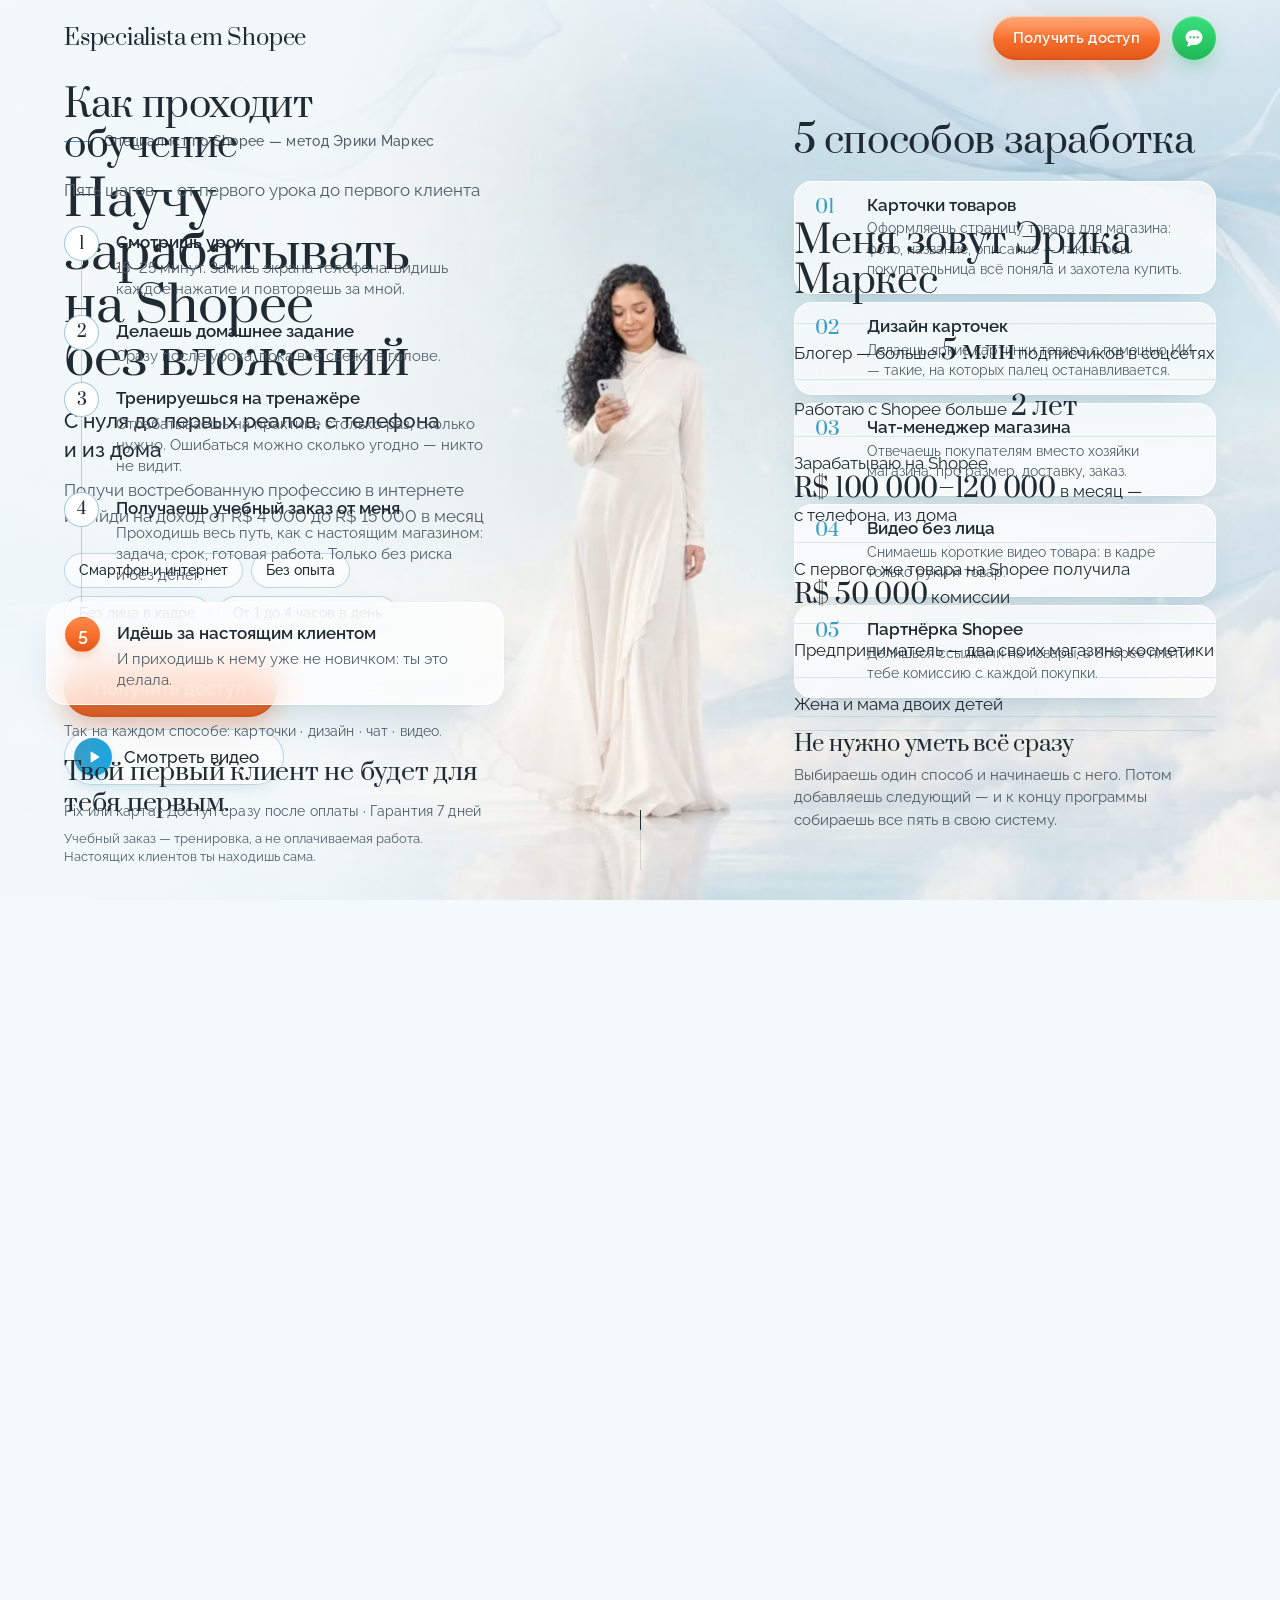
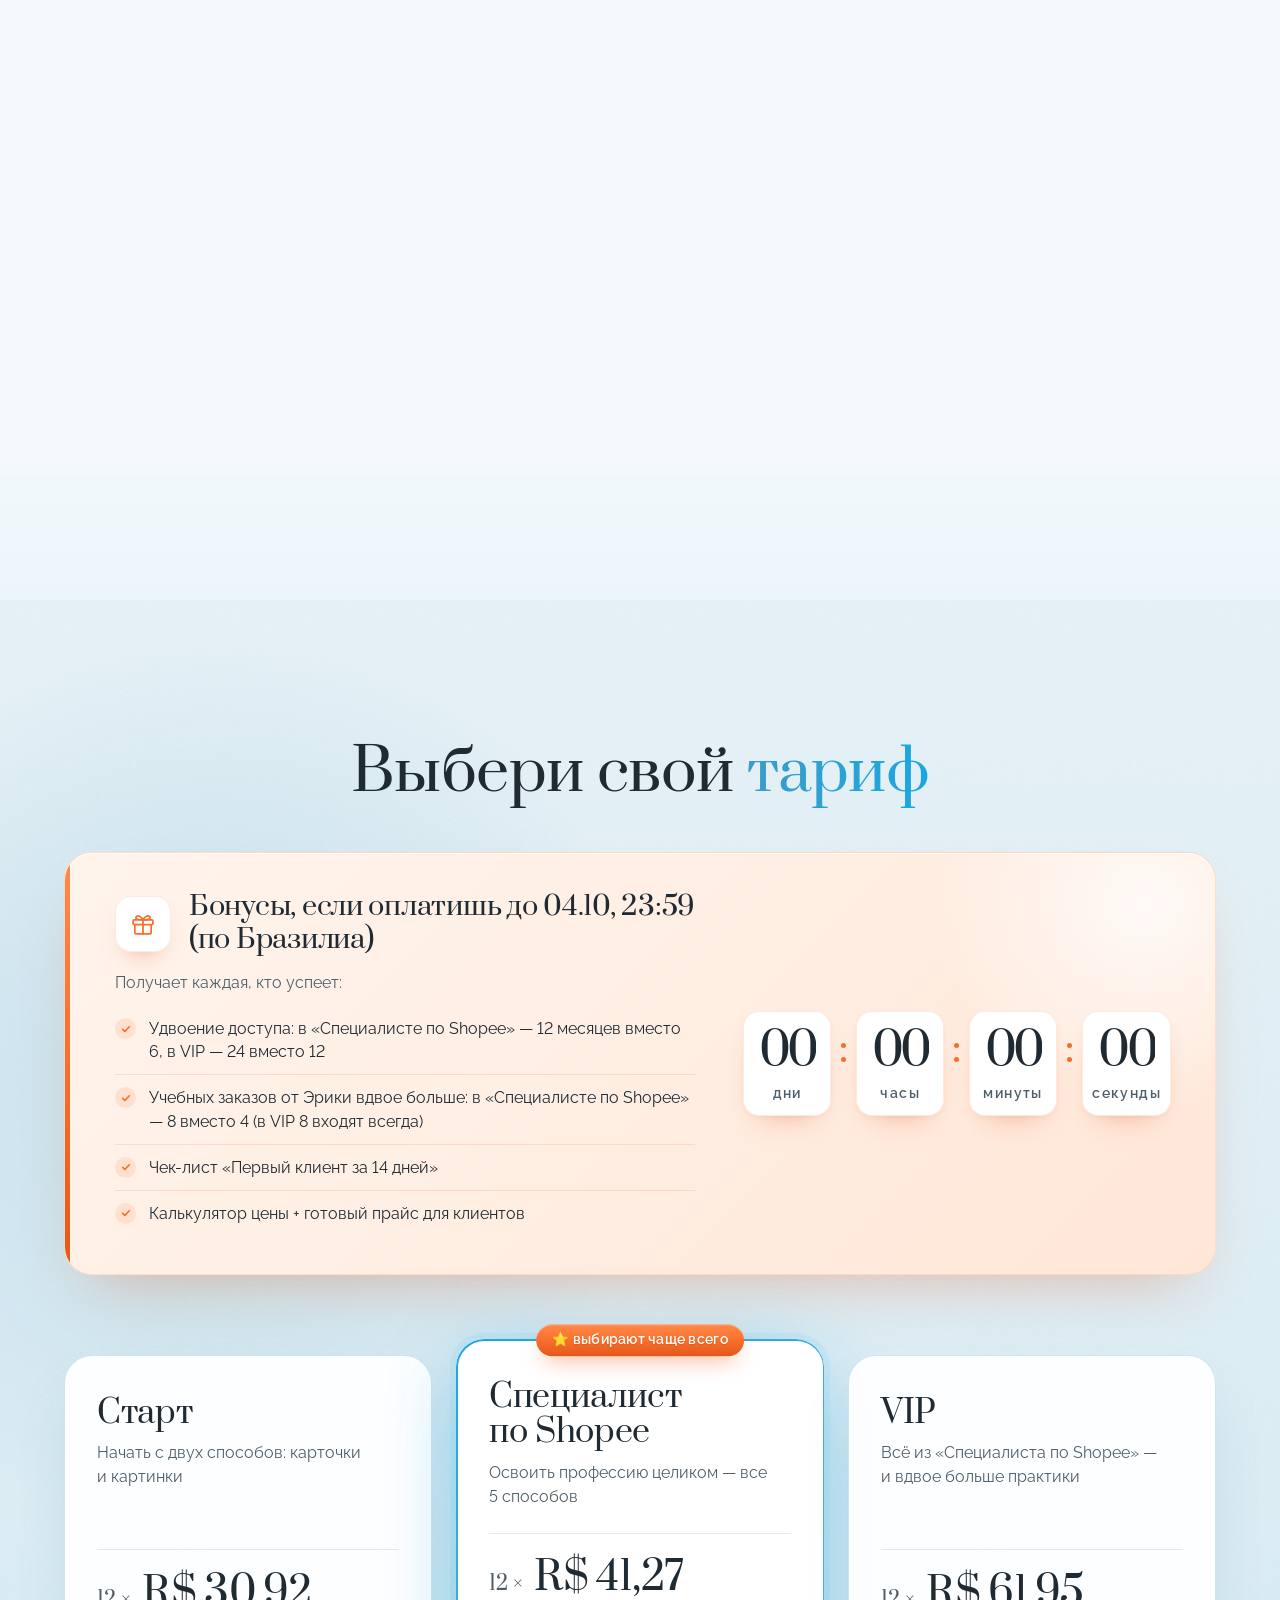
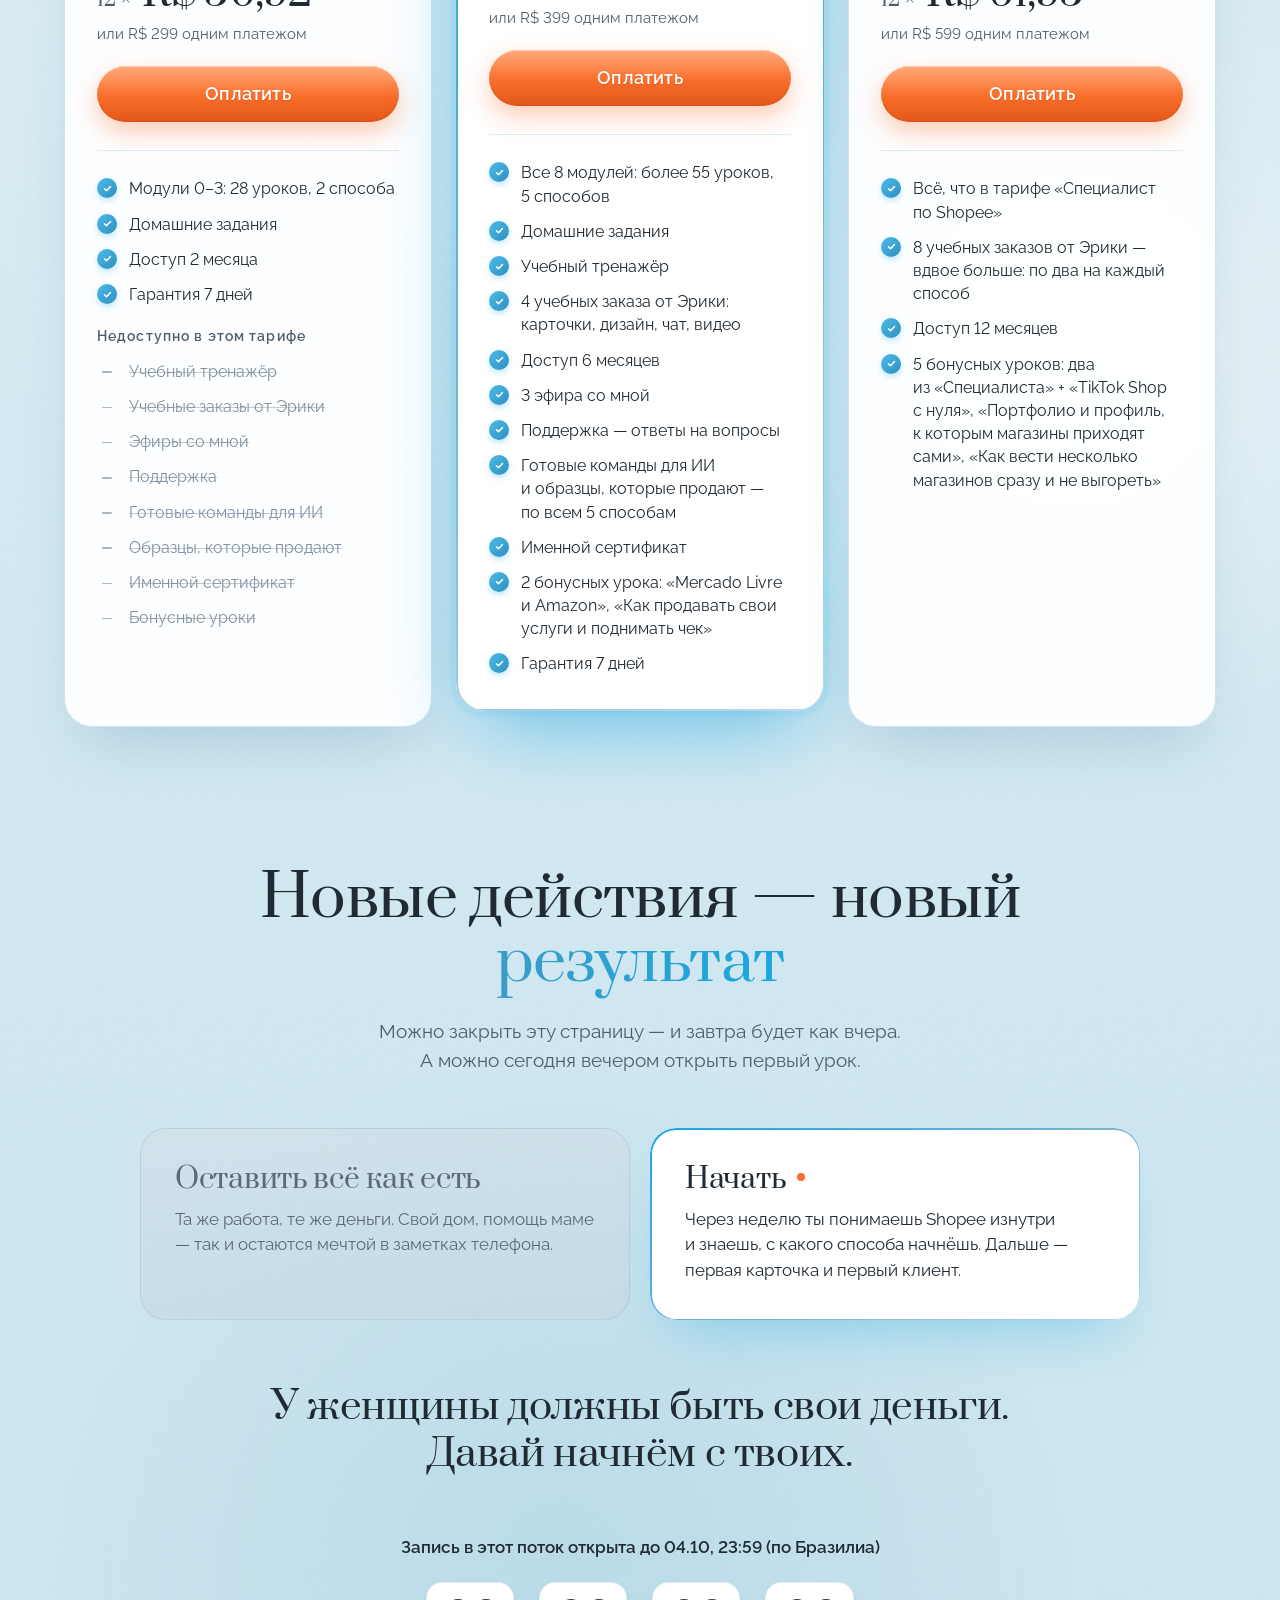
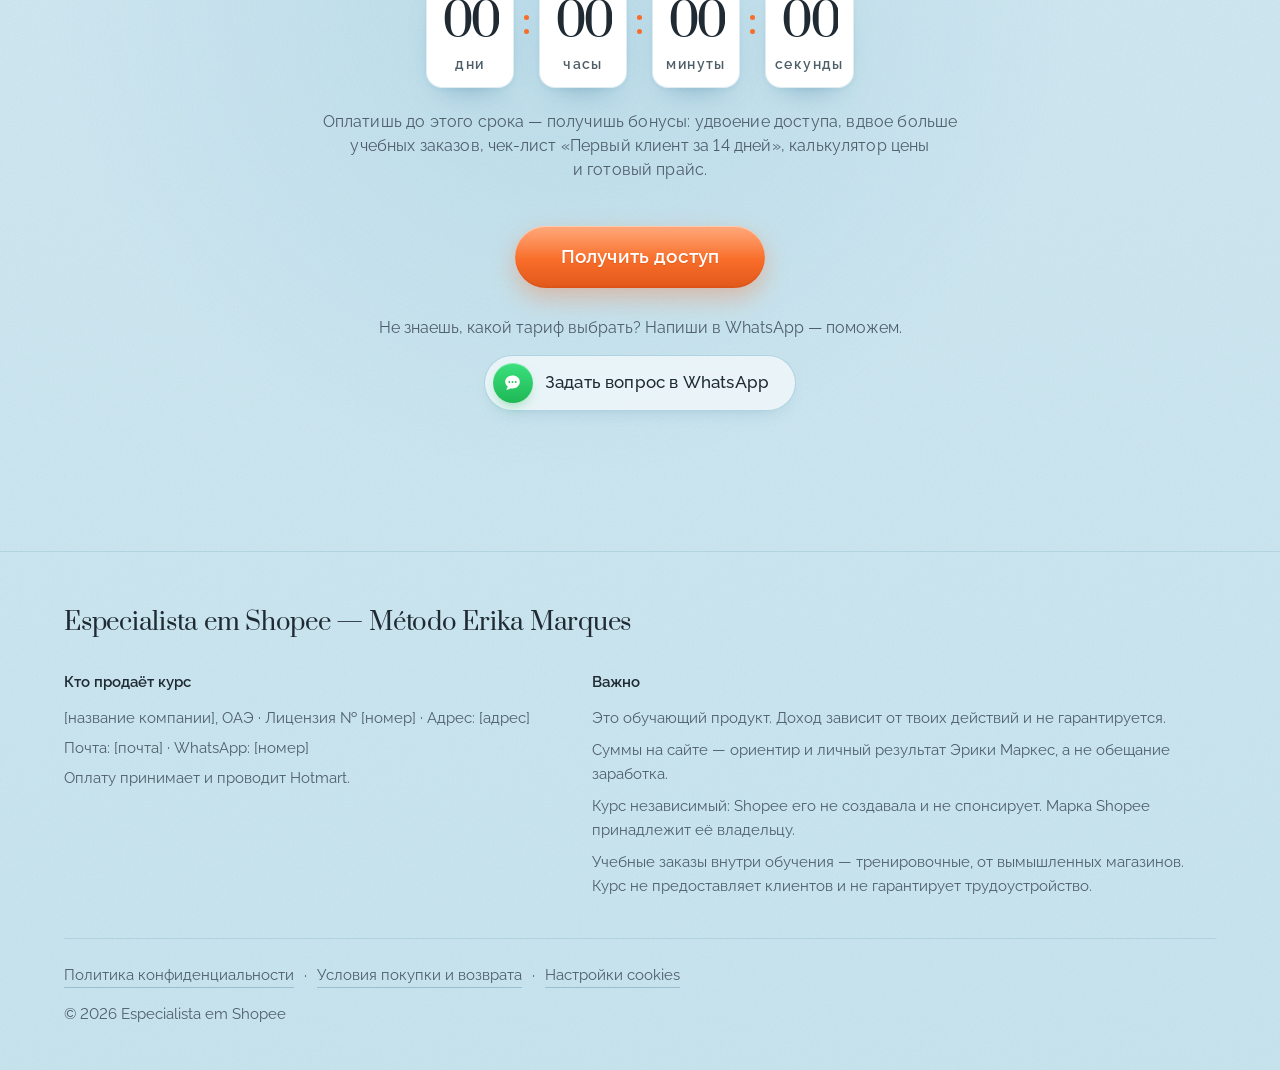
==== commit 5613fc8b: "Метка версии у роликов и постеров, чтобы обновление подтянулось сразу Co-Authored-By: Claude Opus 5." ====
--- a/index.html
+++ b/index.html
@@ -10,7 +10,7 @@
 <meta property="og:locale" content="ru_RU">
 <meta property="og:title" content="Специалист по Shopee — метод Эрики Маркес">
 <meta property="og:description" content="Научу зарабатывать на Shopee без вложений — с нуля до первых реалов, с телефона и из дома.">
-<meta property="og:image" content="assets/poster.jpg">
+<meta property="og:image" content="assets/poster.jpg?v=3">
 <meta name="theme-color" content="#EAF5FA">
 <link rel="icon" type="image/svg+xml" href="data:image/svg+xml,%3Csvg xmlns='http://www.w3.org/2000/svg' viewBox='0 0 64 64'%3E%3Cdefs%3E%3ClinearGradient id='g' x1='0' y1='0' x2='1' y2='1'%3E%3Cstop offset='0' stop-color='%239CCBE0'/%3E%3Cstop offset='1' stop-color='%233C9CC7'/%3E%3C/linearGradient%3E%3C/defs%3E%3Ccircle cx='32' cy='32' r='32' fill='url(%23g)'/%3E%3Cpath fill='%23fff' d='M22.5 18H41.4V24H40.3C39.9 21.2 38.6 19.7 35.2 19.7H29.6V31.1H34C35.9 31.1 36.4 30.2 36.6 28.6H37.7V35.4H36.6C36.4 33.8 35.9 32.9 34 32.9H29.6V44.3H35.6C39.2 44.3 40.4 42.6 41 39.4H42.1L41.8 46H22.5V44.9C24.6 44.8 25.2 44.4 25.2 42.6V21.4C25.2 19.6 24.6 19.2 22.5 19.1Z'/%3E%3C/svg%3E">
 <script>
@@ -24,8 +24,8 @@
 <link rel="preconnect" href="https://fonts.googleapis.com">
 <link rel="preconnect" href="https://fonts.gstatic.com" crossorigin>
 <link rel="stylesheet" href="https://fonts.googleapis.com/css2?family=Prata&family=Raleway:wght@400;500;600&display=swap">
-<link rel="preload" as="image" href="assets/poster.jpg" media="(min-width: 768px)">
-<link rel="preload" as="image" href="assets/poster-mobile.jpg" media="(max-width: 767.98px)">
+<link rel="preload" as="image" href="assets/poster.jpg?v=3" media="(min-width: 768px)">
+<link rel="preload" as="image" href="assets/poster-mobile.jpg?v=3" media="(max-width: 767.98px)">
 <style>
 /* ============ Токены ============ */
 :root{
@@ -549,8 +549,8 @@
     <div class="stage-pin">
       <div class="media" aria-hidden="true">
         <video class="film" id="film" muted playsinline webkit-playsinline preload="auto" disablepictureinpicture disableremoteplayback tabindex="-1"></video>
-        <script>document.getElementById('film').poster = matchMedia('(max-width: 767.98px)').matches ? 'assets/poster-mobile.jpg' : 'assets/poster.jpg';</script>
-        <noscript><style>.media{background:url(assets/poster.jpg) center/cover}</style></noscript>
+        <script>document.getElementById('film').poster = matchMedia('(max-width: 767.98px)').matches ? 'assets/poster-mobile.jpg?v=3' : 'assets/poster.jpg?v=3';</script>
+        <noscript><style>.media{background:url(assets/poster.jpg?v=3) center/cover}</style></noscript>
         <div class="veil veil-l" id="veilL"></div>
         <div class="veil veil-r" id="veilR"></div>
         <div class="veil-top"></div>
@@ -943,7 +943,7 @@
 
   const hdr = $('#hdr');
   const video = $('#film');
-  const posterFor = phone => (phone ? 'assets/poster-mobile.jpg' : 'assets/poster.jpg');
+  const posterFor = phone => (phone ? 'assets/poster-mobile.jpg?v=3' : 'assets/poster.jpg?v=3');
   const media = { portrait: false }; // ориентация кадра (постер или ролик): вертикальный ролик не масштабируем
   function probePoster(done) {
     const im = new Image();
@@ -994,7 +994,7 @@
     video.poster = posterFor(phone);
     probePoster(refit);
     try {
-      const res = await fetch(phone ? 'assets/film-mobile.mp4' : 'assets/film.mp4');
+      const res = await fetch(phone ? 'assets/film-mobile.mp4?v=3' : 'assets/film.mp4?v=3');
       if (!res.ok) throw new Error('HTTP ' + res.status);
       const blob = await res.blob();
       if (seq !== loadSeq) return;
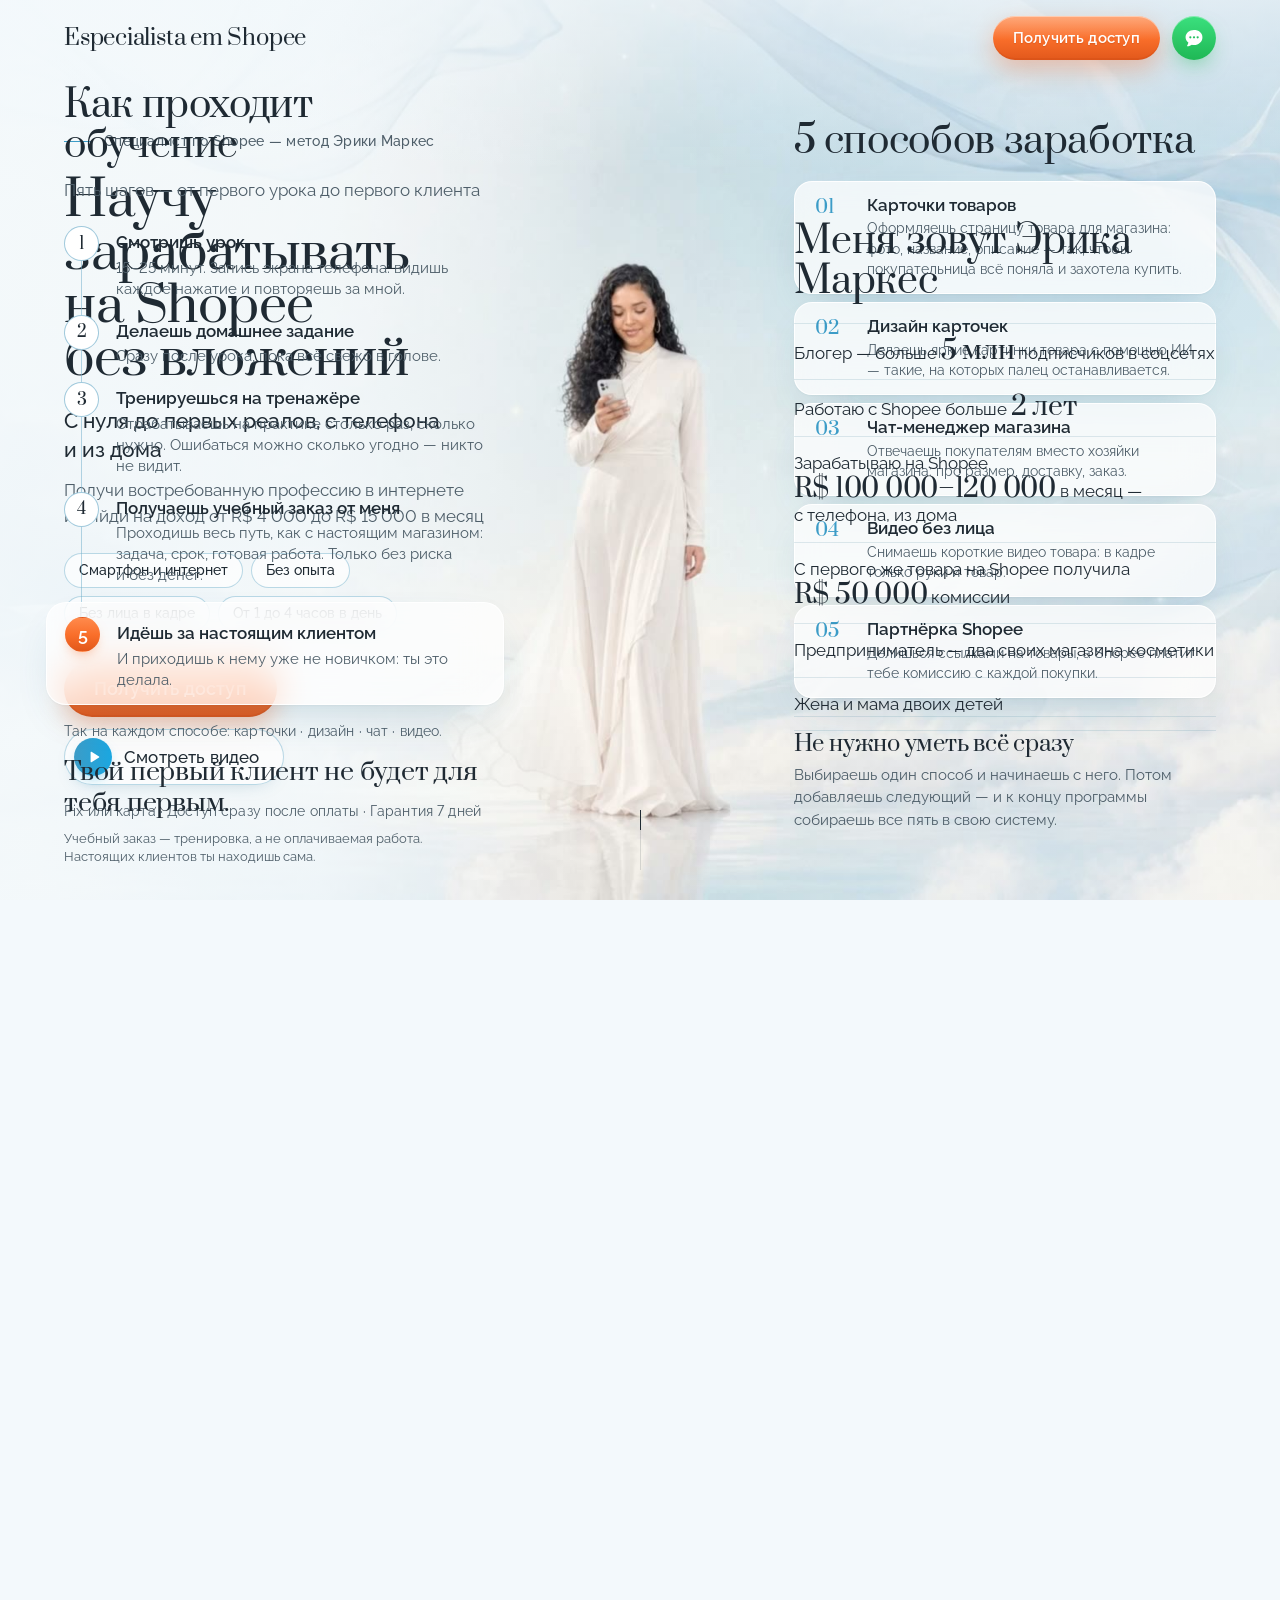
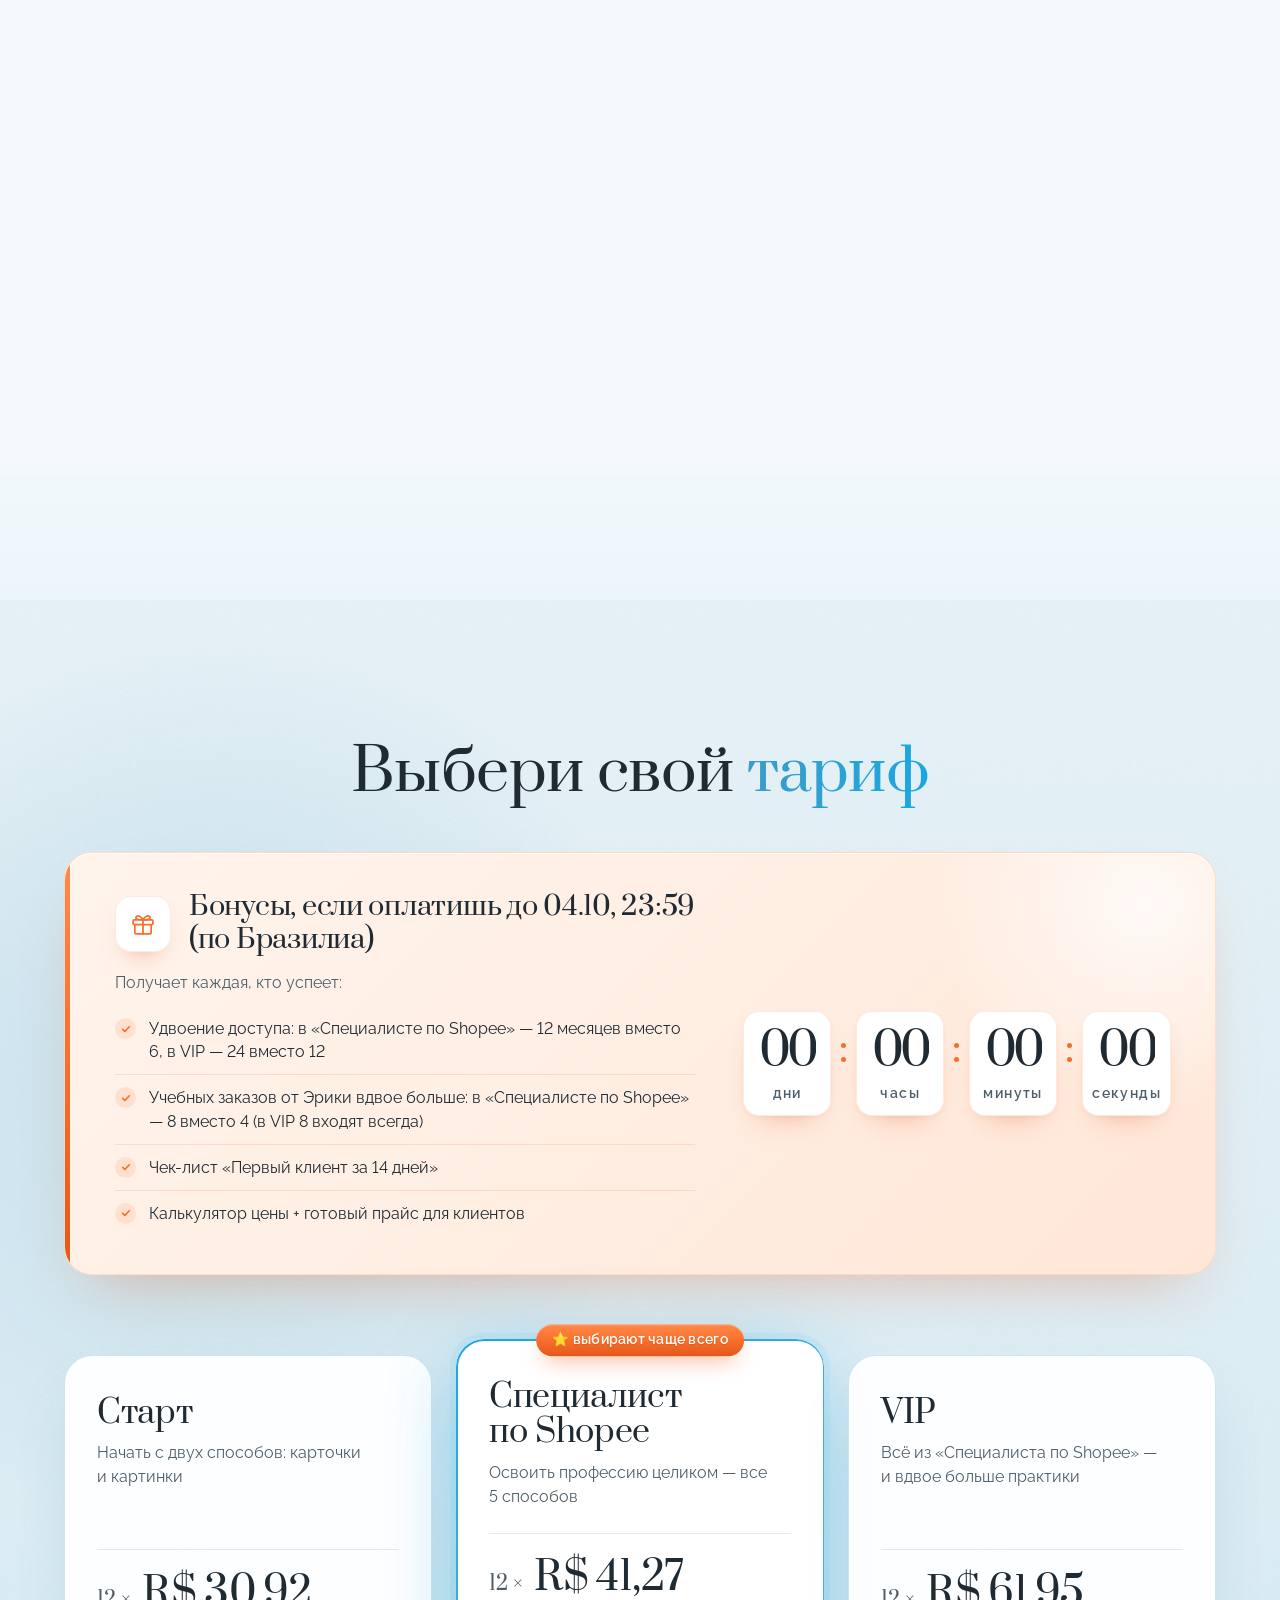
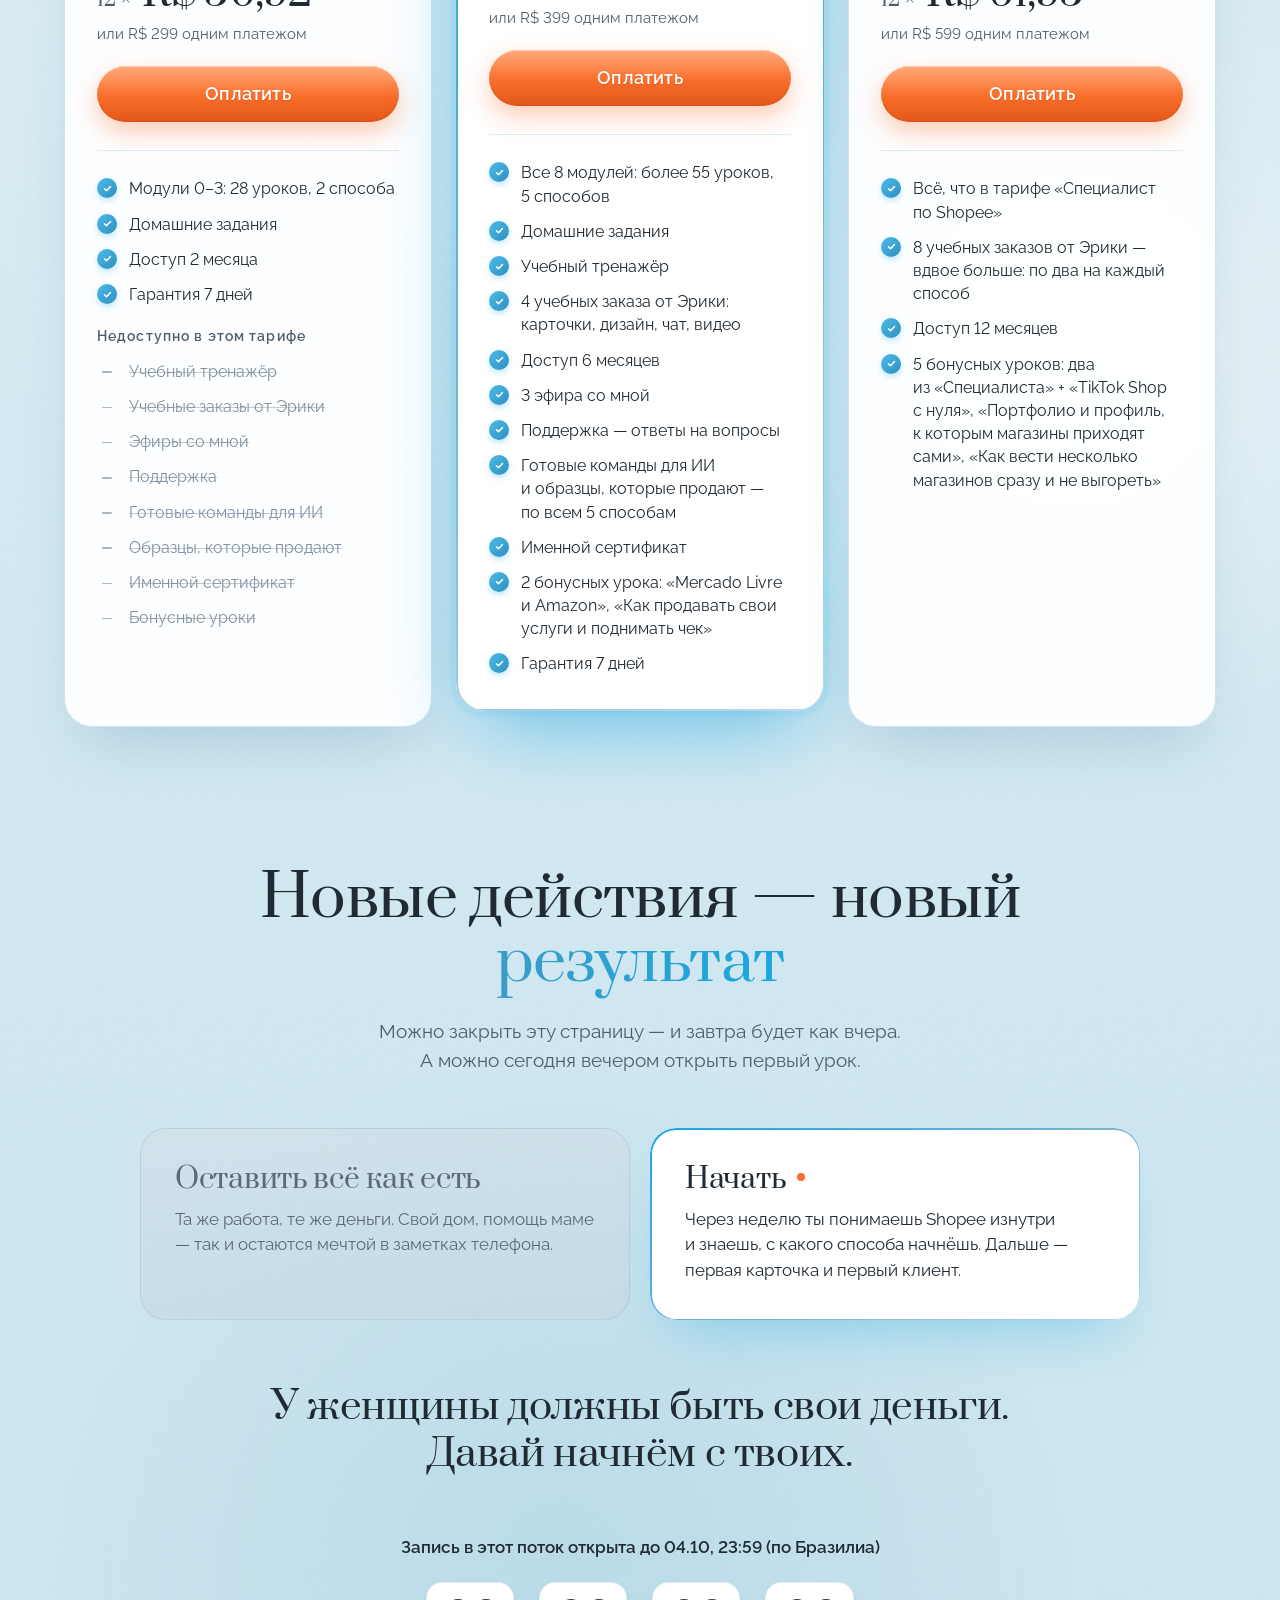
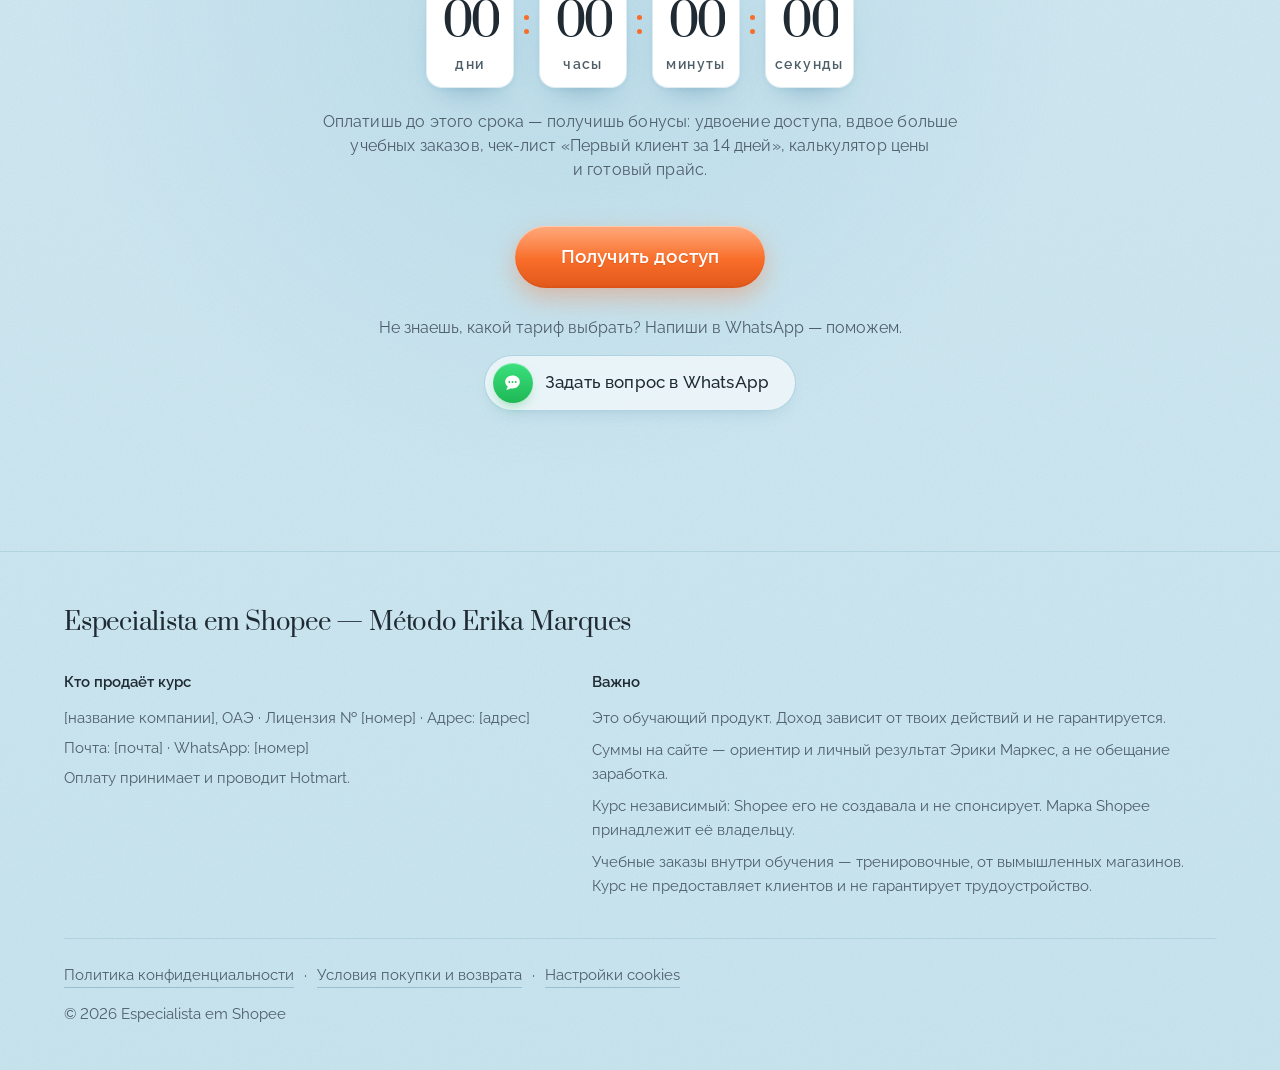
==== commit 55936f16: "Починка анимации на iPhone: одно видео вместо двух, без застывания кадра в Safari и полноэкранного п" ====
--- a/index.html
+++ b/index.html
@@ -10,7 +10,7 @@
 <meta property="og:locale" content="ru_RU">
 <meta property="og:title" content="Специалист по Shopee — метод Эрики Маркес">
 <meta property="og:description" content="Научу зарабатывать на Shopee без вложений — с нуля до первых реалов, с телефона и из дома.">
-<meta property="og:image" content="assets/poster.jpg?v=3">
+<meta property="og:image" content="assets/poster.jpg?v=5">
 <meta name="theme-color" content="#EAF5FA">
 <link rel="icon" type="image/svg+xml" href="data:image/svg+xml,%3Csvg xmlns='http://www.w3.org/2000/svg' viewBox='0 0 64 64'%3E%3Cdefs%3E%3ClinearGradient id='g' x1='0' y1='0' x2='1' y2='1'%3E%3Cstop offset='0' stop-color='%239CCBE0'/%3E%3Cstop offset='1' stop-color='%233C9CC7'/%3E%3C/linearGradient%3E%3C/defs%3E%3Ccircle cx='32' cy='32' r='32' fill='url(%23g)'/%3E%3Cpath fill='%23fff' d='M22.5 18H41.4V24H40.3C39.9 21.2 38.6 19.7 35.2 19.7H29.6V31.1H34C35.9 31.1 36.4 30.2 36.6 28.6H37.7V35.4H36.6C36.4 33.8 35.9 32.9 34 32.9H29.6V44.3H35.6C39.2 44.3 40.4 42.6 41 39.4H42.1L41.8 46H22.5V44.9C24.6 44.8 25.2 44.4 25.2 42.6V21.4C25.2 19.6 24.6 19.2 22.5 19.1Z'/%3E%3C/svg%3E">
 <script>
@@ -19,13 +19,17 @@
   (function (el) {
     var still = window.matchMedia && matchMedia('(prefers-reduced-motion: reduce)').matches;
     el.classList.add('js', still ? 'still' : 'motion');
+    /* Стабильная высота экрана (--vs) для закреплённой сцены: на iPhone при прокрутке сворачивается адресная строка
+       и меняется только высота окна — сцену и прогресс ролика от этого не пересчитываем (см. «Геометрия» в скрипте внизу). */
+    var h = window.innerHeight;
+    if (h > 200) el.style.setProperty('--vs', h + 'px');
   })(document.documentElement);
 </script>
 <link rel="preconnect" href="https://fonts.googleapis.com">
 <link rel="preconnect" href="https://fonts.gstatic.com" crossorigin>
 <link rel="stylesheet" href="https://fonts.googleapis.com/css2?family=Prata&family=Raleway:wght@400;500;600&display=swap">
-<link rel="preload" as="image" href="assets/poster.jpg?v=3" media="(min-width: 768px)">
-<link rel="preload" as="image" href="assets/poster-mobile.jpg?v=3" media="(max-width: 767.98px)">
+<link rel="preload" as="image" href="assets/poster.jpg?v=5" media="(min-width: 768px)">
+<link rel="preload" as="image" href="assets/poster-mobile.jpg?v=5" media="(max-width: 767.98px)">
 <style>
 /* ============ Токены ============ */
 :root{
@@ -120,11 +124,27 @@
 .hdr-actions{display:flex;align-items:center;gap:12px}
 
 /* ============ Сцена с роликом ============ */
-.stage{position:relative;height:600svh}
-.stage-pin{position:sticky;top:0;height:100svh;overflow:hidden}
+/* Высота сцены — от стабильной высоты экрана --vs (ставит скрипт в <head>; меняется только при смене ширины/ориентации). */
+.stage{position:relative;height:calc(var(--vs,100svh) * 6)}
+.stage-pin{position:sticky;top:0;height:var(--vs,100svh);overflow:hidden}
 .media{position:absolute;inset:0;background:var(--sky-1)}
-.film{position:absolute;inset:0;width:100%;height:100%;object-fit:cover;transform-origin:50% 100%}
-.film.is-portrait{transform-origin:50% 30%}
+/* Слои кадра: постер (кадр 0) под видео. Масштаб (телефон, экономия трафика) — у обоих слоёв вместе. */
+.zoom{position:absolute;inset:0;transform-origin:50% 100%}
+.zoom.is-portrait{transform-origin:50% 30%}
+.poster{position:absolute;inset:0;background:var(--sky-1) url(assets/poster.jpg?v=5) 50% 50%/cover no-repeat}
+/* Одно видео на петлю и прокрутку. Невидимо, пока нет своего кадра: под ним тот же кадр 0 постером — без чёрных вспышек. */
+.film{position:absolute;inset:0;width:100%;height:100%;object-fit:cover;object-position:50% 50%;opacity:0;transition:opacity .3s linear}
+.film.is-on{opacity:1}
+/* Смена петля ↔ ролик при заметно разных кадрах: видео на 0,15 с уходит в постер (тот же кадр 0) и проявляется уже на новом кадре */
+.film.is-on.dip{opacity:0;transition-duration:.15s}
+.film::-webkit-media-controls,.film::-webkit-media-controls-start-playback-button{display:none!important;-webkit-appearance:none}
+/* Мягкий наезд на постер, когда видео нет или autoplay запрещён (энергосбережение). Свойство scale складывается с transform слоя. */
+.motion .poster{animation:kb 14s ease-in-out infinite alternate;animation-play-state:paused}
+.motion .poster.kb-run{animation-play-state:running}
+@keyframes kb{from{scale:1}to{scale:1.05}}
+/* Отладка (?debug=1): что видит браузер — режим, время видео, ошибки */
+.dbg{position:fixed;left:6px;top:calc(var(--hdr) + 4px);z-index:999;max-width:calc(100vw - 12px);padding:6px 8px;border-radius:8px;background:rgba(10,20,30,.78);color:#E8F6FF;
+  font:11px/1.35 ui-monospace,SFMono-Regular,Menlo,monospace;white-space:pre;pointer-events:none}
 .veil{position:absolute;inset:0;pointer-events:none}
 .veil-l{background:linear-gradient(90deg,rgba(243,249,252,.93) 0%,rgba(243,249,252,.82) 25%,rgba(243,249,252,.42) 37%,rgba(243,249,252,0) 47%)}
 .veil-r{background:linear-gradient(270deg,rgba(243,249,252,.93) 0%,rgba(243,249,252,.82) 25%,rgba(243,249,252,.42) 37%,rgba(243,249,252,0) 47%)}
@@ -334,8 +354,9 @@
   .hdr{padding:0 16px}
   .logo{font-size:19px}
   .hdr-actions{display:none} /* кнопки живут в нижней панели */
-  .stage{height:500svh}
+  .stage{height:calc(var(--vs,100svh) * 5)}
   .film{object-position:50% 30%}
+  .poster{background-image:url(assets/poster-mobile.jpg?v=5);background-position:50% 30%}
   .veil-l,.veil-r,.cue{display:none}
   .veil-top{height:110px}
 
@@ -510,10 +531,10 @@
 @media (prefers-reduced-motion:reduce){*,*::before,*::after{animation:none!important;transition:none!important}}
 /* Браузеры без svh (очень старые) — запасные значения */
 @supports not (height:1svh){
-  .stage{height:600vh} .stage-pin{height:100vh}
+  .stage{height:calc(var(--vs,100vh) * 6)} .stage-pin{height:var(--vs,100vh)}
   html:not(.motion) .media{height:100vh;margin-bottom:-100vh}
   html:not(.motion) .ch{min-height:100vh}
-  @media (max-width:767.98px){.stage{height:500vh}}
+  @media (max-width:767.98px){.stage{height:calc(var(--vs,100vh) * 5)}}
 }
 </style>
 </head>
@@ -548,9 +569,12 @@
   <section class="stage" id="stage" aria-label="Знакомство с курсом">
     <div class="stage-pin">
       <div class="media" aria-hidden="true">
-        <video class="film" id="film" muted playsinline webkit-playsinline preload="auto" disablepictureinpicture disableremoteplayback tabindex="-1"></video>
-        <script>document.getElementById('film').poster = matchMedia('(max-width: 767.98px)').matches ? 'assets/poster-mobile.jpg?v=3' : 'assets/poster.jpg?v=3';</script>
-        <noscript><style>.media{background:url(assets/poster.jpg?v=3) center/cover}</style></noscript>
+        <div class="zoom" id="zoom">
+          <div class="poster" id="poster"></div>
+          <!-- Одно видео hero: [живая петля 5 с][ролик прокрутки]. src (Blob) ставит JS; data-loop — длина петли, с (см. encode.sh).
+               Атрибуты — чтобы iPhone никогда не открывал его на весь экран и не предлагал AirPlay/«картинку в картинке». -->
+          <video class="film" id="film" data-loop="5" muted playsinline webkit-playsinline preload="auto" disablepictureinpicture disableremoteplayback x-webkit-airplay="deny" tabindex="-1"></video>
+        </div>
         <div class="veil veil-l" id="veilL"></div>
         <div class="veil veil-r" id="veilR"></div>
         <div class="veil-top"></div>
@@ -942,9 +966,9 @@
   }
 
   const hdr = $('#hdr');
-  const video = $('#film');
-  const posterFor = phone => (phone ? 'assets/poster-mobile.jpg?v=3' : 'assets/poster.jpg?v=3');
-  const media = { portrait: false }; // ориентация кадра (постер или ролик): вертикальный ролик не масштабируем
+  const video = $('#film'), zoomEl = $('#zoom'), posterEl = $('#poster');
+  const posterFor = phone => (phone ? 'assets/poster-mobile.jpg?v=5' : 'assets/poster.jpg?v=5');
+  const media = { portrait: false }; // ориентация кадра (постер или видео): вертикальный кадр на телефоне не масштабируем
   function probePoster(done) {
     const im = new Image();
     im.onload = () => { media.portrait = im.naturalHeight > im.naturalWidth; if (done) done(); };
@@ -953,13 +977,10 @@
 
   /* ---------- Статичный режим: только постер, без анимаций ---------- */
   if (!motion) {
-    const fit = () => {
-      video.poster = posterFor(mqPhone.matches);
-      probePoster(() => {
-        video.classList.toggle('is-portrait', media.portrait);
-        video.style.transform = mqPhone.matches && !media.portrait ? 'scale(1.13)' : '';
-      });
-    };
+    const fit = () => probePoster(() => {
+      zoomEl.classList.toggle('is-portrait', media.portrait);
+      zoomEl.style.transform = mqPhone.matches && !media.portrait ? 'scale(1.13)' : '';
+    });
     fit();
     onMq(fit);
     const onScroll = () => hdr.classList.toggle('is-solid', w.scrollY > 40);
@@ -969,86 +990,239 @@
     return;
   }
 
-  /* ---------- Ролик ----------
-     scrub  — кадр по прокрутке (fetch → Blob URL, перемотка без Range-запросов);
-     loop   — перемотка тормозит (средний seeked > 250 мс на первых 10) → тихий зацикленный autoplay;
-     poster — saveData или сеть 2g/3g → ролик не качаем, мягкий наезд на постер ×1.0→×1.08 по прокрутке. */
+  /* ---------- Видео первого экрана и прокрутки ----------
+     Одно <video>, файл hero = [петля 0…LOOP с][ролик прокрутки LOOP…конец]; первый кадр ролика = кадр 0 петли = постер.
+       loop  — наверху: отрезок 0…LOOP играет по кругу, перескок в 0 делает скрипт (кадры на стыке совпадают);
+       scrub — ниже: видео на паузе, currentTime = LOOP + прогресс × длина ролика; перемотки не копятся;
+       смена loop ↔ scrub при заметно разных кадрах — видео на 0,15 с уходит в постер (тот же кадр 0), перематывается
+       и проявляется за 0,3 с. Снимок кадра на <canvas> не используем: drawImage() играющего видео в WebKit
+       замораживал картинку — currentTime шёл за прокруткой, а на экране стоял старый кадр.
+     Почему одно видео: на iPhone ролик, который ещё не играл, грузит только метаданные — кадров для перемотки нет.
+     Здесь перематывается то же видео, что уже играет петлёй: второго декодера нет, «разогревать» нечего.
+     Файл качается целиком (fetch → Blob): перемотка без сетевых запросов и подвисаний.
+     Пока у видео нет своего кадра или оно не может играть — виден постер (тот же кадр 0): без чёрных и белых вспышек.
+     Сеть: saveData/2g — только постер (наезд по прокрутке ×1.0→×1.08); 3g — только петля (маленький loop*.mp4).
+     play() — только без жеста (так браузер не может открыть плеер на весь экран) или по касанию там, где воспроизведение
+     внутри страницы гарантировано. Во встроенных браузерах приложений на iPhone (WKWebView) inline-воспроизведение
+     может быть выключено, и play() по касанию открыл бы полноэкранный плеер. Если это всё же случилось —
+     сразу выходим из полноэкранного режима и больше play() не вызываем. */
   const conn = navigator.connection || navigator.mozConnection || navigator.webkitConnection;
-  const lowData = !!(conn && (conn.saveData || /^(slow-2g|2g|3g)$/.test(conn.effectiveType || '')));
-  const film = w.__film = { ready: false, failed: false, mode: lowData ? 'poster' : 'scrub', phone: null, duration: 0, target: 0, url: '', mediaTime: -1, rvfc: false, progress: 0, seeks: [] };
-  let lastP = -1, solid = null, lastPhone = null, loadSeq = 0, seekT0 = 0, armed = false, unlocked = false;
-  const refit = () => { video.classList.toggle('is-portrait', media.portrait); lastP = -1; };
-  const unlock = () => { // iOS: без play() кадры при перемотке не рисуются
-    if (unlocked || !film.ready || film.mode !== 'scrub') return;
-    const pr = video.play();
-    if (pr && pr.then) pr.then(() => { unlocked = true; if (film.mode === 'scrub') video.pause(); }).catch(() => {});
+  const net = conn ? conn.effectiveType || '' : '';
+  const noVideo = !!(conn && (conn.saveData || /^(slow-2g|2g)$/.test(net))); // ни петли, ни ролика
+  const noScrub = noVideo || net === '3g';                                    // только петля
+  const ua = navigator.userAgent;
+  const iPhone = /iPhone|iPod/.test(ua);
+  const safari = /Version\/[\d.]+.*Safari\//.test(ua) && !/CriOS|FxiOS|EdgiOS|OPiOS|YaBrowser|GSA\/|FBAN|FBAV|Instagram|Line\/|Telegram|MicroMessenger|VKClient/.test(ua);
+  const inlineSure = !iPhone || safari || /CriOS|FxiOS|EdgiOS/.test(ua); // play() по касанию не уйдёт на весь экран
+  const LOOP = +video.dataset.loop || 0;  // длина петли в hero, с
+  const SEAM = LOOP - 0.04;               // последний кадр петли — LOOP − 1/24 с; следующий равен кадру 0
+  const film = w.__film = {
+    kind: noVideo ? 'none' : noScrub ? 'loop' : 'hero', // hero — петля + прокрутка; loop — только петля; none — только постер
+    mode: 'poster',                                     // что сейчас делает видео: poster | loop | scrub
+    phone: null, ready: false, failed: false, url: '', duration: 0, target: 0, progress: 0,
+    autoplay: 'unknown',                                // unknown | ok | blocked
+    allowPlay: !noVideo, pending: false, pendAt: 0, retryAt: 0, live: false, shown: false,
+    dipAt: 0, toZero: false, noFrame: 0, seekAt: 0, fixes: 0, seeks: 0, fs: 0, err: '', loadMs: 0, mediaTime: -1, rvfc: false,
   };
-  async function loadFilm() {
+  const note = (e, where) => { film.err = `${where}: ${(e && (e.name || '')) || ''} ${(e && e.message) || ''}`.trim().slice(0, 96); };
+  const hasFrame = () => video.readyState >= 2; // HAVE_CURRENT_DATA: у видео есть свой кадр
+  const show = on => { if (film.shown !== on) { film.shown = on; video.classList.toggle('is-on', on); } };
+  const refit = () => { zoomEl.classList.toggle('is-portrait', media.portrait); lastP = -1; };
+  let lastP = -1, lastPhone = null, solid = null, kbOn = null, lastCT = -1, seq = 0;
+  video.muted = true;
+  video.defaultMuted = true;
+
+  /* Воспроизведение без гонок: один play() за раз, отказ autoplay запоминаем, прерванный запуск — не ошибка. */
+  function play() {
+    if (!film.allowPlay || film.pending || !video.paused || d.hidden || w.__recDrive) return;
+    const now = performance.now();
+    if (now < film.retryAt) return;
+    film.pending = true;
+    film.pendAt = now;
+    let pr;
+    try { video.muted = true; pr = video.play(); } catch (e) { film.pending = false; film.retryAt = now + 1000; note(e, 'play'); return; }
+    if (!pr || !pr.then) { film.pending = false; return; } // старые браузеры: о запуске скажет событие playing
+    pr.then(() => {
+      film.pending = false;
+      film.autoplay = 'ok';
+      if (film.mode !== 'loop' || d.hidden) video.pause(); // пока запускалось, ушли в прокрутку или в фон
+    }, e => {
+      film.pending = false;
+      film.retryAt = performance.now() + (e && e.name === 'AbortError' ? 300 : 1000);
+      if (e && e.name === 'NotAllowedError') film.autoplay = 'blocked'; // энергосбережение или настройки браузера
+      else if (!(e && e.name === 'AbortError')) note(e, 'play');        // AbortError — запуск прервали pause()/сменой файла
+    });
+  }
+  const halt = () => { if (!video.paused) video.pause(); };
+
+  /* Смена режима при заметно разных кадрах: видео уходит в постер (DIP мс), перематывается и проявляется обратно. */
+  const DIP = 150;
+  const dip = () => { if (film.shown) { film.dipAt = performance.now(); video.classList.add('dip'); } };
+  const undip = () => { if (film.dipAt) { film.dipAt = 0; video.classList.remove('dip'); } };
+  const dipping = now => film.dipAt && now - film.dipAt < DIP; // видео ещё уходит в постер — перемотку держим
+
+  function setMode(m) {
+    if (film.mode === m) return;
+    const t = video.currentTime;
+    if (m === 'scrub') {
+      if (film.kind === 'hero' && t > 0.15 && t < LOOP - 0.15) dip(); // кадр петли заметно отличается от первого кадра ролика
+      halt();
+    } else if (m === 'loop' && film.kind === 'hero') {
+      if (t > LOOP + 0.3) dip();                                       // резкий прыжок наверх из середины ролика
+      film.toZero = t !== 0;                                           // к началу петли — в drive(), когда видео скрылось
+    }
+    film.mode = m;
+  }
+
+  /* Каждый кадр: режим по прокрутке, стык петли, перемотка к позиции прокрутки. */
+  function drive(p) {
+    if (!film.ready || film.failed) return;
+    const now = performance.now();
+    if (film.kind === 'loop') { setMode('loop'); if (video.paused && film.autoplay !== 'blocked') play(); return; }
+    setMode(p < (film.mode === 'scrub' ? 0.006 : 0.012) ? 'loop' : 'scrub');
+    if (film.mode === 'loop') {
+      if (w.__recDrive || dipping(now)) return; // запись превью: петлёй управляет record.mjs
+      if (film.toZero && video.readyState >= 1) { film.toZero = false; film.seekAt = now; video.currentTime = 0; }
+      if (!video.paused && !video.seeking && video.currentTime >= SEAM) { film.seekAt = now; video.currentTime = 0; } // стык петли
+      if (video.paused && film.autoplay !== 'blocked') play();
+      return;
+    }
+    const t = Math.min(LOOP + p * (film.duration - LOOP), film.duration - 0.05);
+    film.target = t;
+    // iPhone: у видео, которое ещё не играло, нет кадров, а перемотка может так и не завершиться — через 0,4 с без кадра
+    // запускаем и сразу останавливаем (без жеста: на весь экран уйти не может; при запрете autoplay не трогаем)
+    if (hasFrame()) film.noFrame = 0;
+    else if (!film.noFrame) film.noFrame = now;
+    else if (now - film.noFrame > 400 && video.paused && film.autoplay !== 'blocked') play();
+    if (!video.paused && (!film.pending || now - film.pendAt > 1500)) video.pause(); // в прокрутке видео всегда на паузе
+    if (dipping(now)) return;
+    if (video.seeking) {
+      if (now - film.seekAt > 1500) { film.seekAt = now; film.seeks++; video.currentTime = t; } // подвисшая перемотка — повторяем
+    } else if (Math.abs(video.currentTime - t) > 1 / 60) { film.seekAt = now; film.seeks++; video.currentTime = t; }
+  }
+
+  video.addEventListener('seeked', () => {
+    if (film.mode === 'scrub') {
+      if (hasFrame()) film.live = true;
+      // iPhone: у видео, которое ещё не играло, кадров нет — запускаем и тут же останавливаем (без жеста: на весь экран уйти не может)
+      else if (video.paused && film.autoplay !== 'blocked') play();
+    }
+    if (film.dipAt && !dipping(performance.now())) requestAnimationFrame(undip); // новый кадр готов — проявляем
+  });
+  video.addEventListener('playing', () => { film.autoplay = 'ok'; });
+  video.addEventListener('ended', () => { if (film.mode === 'loop' && film.kind === 'hero') { video.currentTime = 0; play(); } });
+  video.addEventListener('timeupdate', () => { // вкладка в фоне: кадров анимации нет, стык петли ловим здесь
+    if (film.mode === 'loop' && film.kind === 'hero' && !video.paused && !video.seeking && video.currentTime >= SEAM && !w.__recDrive) video.currentTime = 0;
+  });
+  video.addEventListener('error', () => {
+    if (!video.getAttribute('src')) return;
+    film.failed = true;
+    const me = video.error;
+    note(me ? { name: 'MediaError ' + me.code, message: me.message || '' } : null, 'video');
+  });
+  /* Какой кадр реально на экране — сообщает requestVideoFrameCallback (Safari 15.4+, Chrome). */
+  let rvfcId = 0;
+  const onFrame = (_, meta) => { film.mediaTime = meta.mediaTime; film.rvfc = true; rvfcId = video.requestVideoFrameCallback(onFrame); };
+  const armRvfc = () => {
+    if (!('requestVideoFrameCallback' in video)) return;
+    if (rvfcId && video.cancelVideoFrameCallback) video.cancelVideoFrameCallback(rvfcId);
+    rvfcId = video.requestVideoFrameCallback(onFrame);
+  };
+  armRvfc();
+  video.addEventListener('loadedmetadata', () => { film.rvfc = false; armRvfc(); }); // новый файл — ждём его первый кадр
+
+  /* Страховка WebKit (Safari): после паузы и перемотки картинка иногда застывает — currentTime уже новый, а на экране
+     прежний кадр, и дальнейшие перемотки его не меняют (так «ломалось» и в старой сборке: ролик стоит, хотя крутим).
+     Разошлись кадр на экране (rVFC) и currentTime дольше 0,3 с — пересоздаём слой видео: display: none → обратно. */
+  let staleAt = 0;
+  function unfreeze(now) {
+    if (!film.rvfc || film.mode !== 'scrub' || !film.shown || !video.paused || video.seeking || film.dipAt || !hasFrame()
+      || Math.abs(film.mediaTime - video.currentTime) < 0.1) { staleAt = 0; return; }
+    if (!staleAt) { staleAt = now; return; }
+    if (now - staleAt < 300 || film.fixes >= 30) return;
+    staleAt = 0;
+    film.fixes++;
+    video.style.display = 'none';
+    requestAnimationFrame(() => requestAnimationFrame(() => { video.style.display = ''; }));
+  }
+
+  /* Полноэкранный плеер или «картинка в картинке» — сразу обратно, воспроизведение больше не запускаем. */
+  function noFullscreen() {
+    film.fs++;
+    film.allowPlay = false;
+    note({ name: 'fullscreen', message: 'закрыт, play() выключен' }, 'guard');
+    try { if (video.webkitDisplayingFullscreen && video.webkitExitFullscreen) video.webkitExitFullscreen(); } catch (e) { /* уже закрыт */ }
+    try { if (d.fullscreenElement && d.exitFullscreen) d.exitFullscreen().catch(() => {}); } catch (e) { /* нет API */ }
+    try { if (d.webkitFullscreenElement && d.webkitExitFullscreen) d.webkitExitFullscreen(); } catch (e) { /* нет API */ }
+    try { if (d.pictureInPictureElement && d.exitPictureInPicture) d.exitPictureInPicture().catch(() => {}); } catch (e) { /* нет API */ }
+    halt();
+  }
+  video.addEventListener('webkitbeginfullscreen', noFullscreen);
+  video.addEventListener('enterpictureinpicture', noFullscreen);
+  video.addEventListener('webkitpresentationmodechanged', () => { if (video.webkitPresentationMode && video.webkitPresentationMode !== 'inline') noFullscreen(); });
+  const onFs = () => { if ((d.fullscreenElement || d.webkitFullscreenElement) === video) noFullscreen(); };
+  d.addEventListener('fullscreenchange', onFs);
+  d.addEventListener('webkitfullscreenchange', onFs);
+
+  /* Autoplay запрещён (энергосбережение iOS): петля — с первого касания, но только там, где play() не уйдёт на весь экран. */
+  const onGesture = () => {
+    if (film.autoplay !== 'blocked' || !inlineSure || !film.ready || !film.allowPlay) return;
+    if (film.mode === 'scrub' && hasFrame()) return; // кадры для прокрутки есть — запускать нечего
+    film.autoplay = 'unknown';
+    film.retryAt = 0;
+    play();
+  };
+  ['touchend', 'click', 'keydown'].forEach(ev => w.addEventListener(ev, onGesture, { passive: true, capture: true }));
+
+  /* Вкладка в фоне — пауза; вернулись (или страница из кэша «назад») — ещё раз пробуем autoplay. */
+  const wake = () => { if (film.autoplay === 'blocked' && inlineSure) film.autoplay = 'unknown'; film.retryAt = 0; lastP = -1; };
+  d.addEventListener('visibilitychange', () => { if (d.hidden) halt(); else wake(); });
+  w.addEventListener('pageshow', e => { if (e.persisted) { measure(); wake(); } });
+
+  /* Загрузка: файл целиком (Blob). Сменился класс устройства (поворот через 768 px) — постер нужного размера и новый файл. */
+  async function load() {
     const phone = mqPhone.matches;
-    if (film.mode === 'poster') { video.poster = posterFor(phone); probePoster(refit); return; }
     if (film.phone === phone) return;
     film.phone = phone;
-    film.ready = false;
-    film.failed = false;
-    const seq = ++loadSeq;
-    video.poster = posterFor(phone);
-    probePoster(refit);
+    probePoster(refit); // ориентация постера: вертикальный кадр на телефоне не масштабируем
+    if (film.kind === 'none') return;
+    const s = ++seq, t0 = performance.now();
+    film.ready = false; film.failed = false; film.live = false; film.mode = 'poster'; film.loadMs = 0;
+    show(false);
+    undip();
+    if (video.getAttribute('src')) { halt(); video.removeAttribute('src'); try { video.load(); } catch (e) { /* пусто */ } } // один декодер
+    if (film.url) { URL.revokeObjectURL(film.url); film.url = ''; }
+    const src = film.kind === 'hero' ? (phone ? 'assets/hero-mobile.mp4?v=5' : 'assets/hero.mp4?v=5')
+      : (phone ? 'assets/loop-mobile.mp4?v=5' : 'assets/loop.mp4?v=5');
     try {
-      const res = await fetch(phone ? 'assets/film-mobile.mp4?v=3' : 'assets/film.mp4?v=3');
+      const res = await fetch(src, { priority: 'low' });
       if (!res.ok) throw new Error('HTTP ' + res.status);
-      const blob = await res.blob();
-      if (seq !== loadSeq) return;
+      let blob = await res.blob();
+      if (s !== seq) return;
+      if (!/^video\//.test(blob.type)) blob = new Blob([blob], { type: 'video/mp4' }); // Safari не играет Blob без типа
       const url = URL.createObjectURL(blob);
+      film.url = url;
+      video.loop = film.kind === 'loop';
       await new Promise((resolve, reject) => {
-        const done = ok => () => { video.removeEventListener('loadeddata', onOk); video.removeEventListener('error', onErr); ok ? resolve() : reject(new Error('video')); };
-        const onOk = done(true), onErr = done(false);
-        video.addEventListener('loadeddata', onOk);
+        // на iPhone до первого play() грузятся только метаданные — поэтому ждём loadedmetadata, а не loadeddata
+        const done = ok => () => { clearTimeout(to); video.removeEventListener('loadedmetadata', onOk); video.removeEventListener('error', onErr); ok ? resolve() : reject(video.error || new Error('метаданные не пришли')); };
+        const onOk = done(true), onErr = done(false), to = setTimeout(onErr, 15000);
+        video.addEventListener('loadedmetadata', onOk);
         video.addEventListener('error', onErr);
         video.src = url;
       });
-      if (film.url) URL.revokeObjectURL(film.url);
-      film.url = url;
-      if (seq !== loadSeq) return;
+      if (s !== seq) return;
       film.duration = video.duration || 0;
-      film.ready = film.duration > 0;
+      if (film.kind === 'hero' && !(film.duration > LOOP + 1)) throw new Error('короткий hero: ' + film.duration);
       media.portrait = video.videoHeight > video.videoWidth;
       refit();
-      if (film.mode === 'loop') { video.loop = true; video.play().catch(() => {}); }
-      else if (phone) unlock();
+      film.loadMs = Math.round(performance.now() - t0);
+      film.ready = true;
     } catch (err) {
-      if (seq === loadSeq) film.failed = true; // остаётся постер
+      if (s === seq) { film.failed = true; note(err, 'load'); } // остаётся постер
     }
   }
-  // Телефон: постер сразу, ролик — после первого касания/прокрутки или через 1,5 с после загрузки.
-  const kickEvents = ['touchstart', 'pointerdown', 'scroll', 'keydown'];
-  function kick() {
-    if (armed) return;
-    armed = true;
-    kickEvents.forEach(ev => w.removeEventListener(ev, kick));
-    loadFilm();
-  }
-  if (mqPhone.matches && film.mode === 'scrub') {
-    kickEvents.forEach(ev => w.addEventListener(ev, kick, { passive: true }));
-    const later = () => setTimeout(kick, 1500);
-    if (d.readyState === 'complete') later(); else w.addEventListener('load', later, { once: true });
-  } else kick();
-  w.addEventListener('touchstart', unlock, { passive: true });
-
-  video.addEventListener('seeked', () => {
-    if (!seekT0) return;
-    const dt = performance.now() - seekT0;
-    seekT0 = 0;
-    if (film.mode !== 'scrub' || film.seeks.length >= 10) return;
-    film.seeks.push(Math.round(dt));
-    if (film.seeks.length === 10 && !w.__recording) { // при записи превью headless медленнее телефона — не переключаемся
-      const avg = film.seeks.reduce((a, b) => a + b, 0) / 10;
-      if (avg > 250) { film.mode = 'loop'; video.loop = true; const pr = video.play(); if (pr && pr.catch) pr.catch(() => {}); }
-    }
-  });
-  if ('requestVideoFrameCallback' in HTMLVideoElement.prototype) {
-    const onFrame = (_, meta) => { film.mediaTime = meta.mediaTime; film.rvfc = true; video.requestVideoFrameCallback(onFrame); };
-    video.requestVideoFrameCallback(onFrame);
-  }
+  load();
 
   /* ---------- Главы: прозрачность и сдвиг от прогресса прокрутки ---------- */
   const chapters = [
@@ -1091,10 +1265,11 @@
     if (best > 0.01 && dotOn !== act) { dots.forEach((el, i) => el.classList.toggle('on', i === act)); dotOn = act; }
     // Кадр. Телефон + горизонтальный ролик: крупнее и выше (лицо над шторкой), к концу — обычный cover.
     // Вертикальный ролик не масштабируем. Режим экономии трафика: мягкий наезд на постер ×1.0→×1.08.
-    const zoom = phone && !media.portrait ? (film.mode === 'poster' ? 1.13 : 1 + 0.13 * (1 - p)) : 1;
-    const push = film.mode === 'poster' ? 1 + 0.08 * p : 1;
+    const still = film.kind === 'none' || film.failed; // видео не будет — только постер
+    const zoom = phone && !media.portrait ? (still ? 1.13 : 1 + 0.13 * (1 - p)) : 1;
+    const push = still ? 1 + 0.08 * p : 1;
     const k = Math.round(zoom * push * 1000) / 1000;
-    if (video.__k !== k) { video.style.transform = k === 1 ? '' : `scale(${k})`; video.__k = k; }
+    if (zoomEl.__k !== k) { zoomEl.style.transform = k === 1 ? '' : `scale(${k})`; zoomEl.__k = k; } // постер, видео и снимок — вместе
     renderSeq(p, phone);
   }
 
@@ -1128,23 +1303,45 @@
     }
   }
 
-  /* ---------- Геометрия и главный цикл ---------- */
+  /* ---------- Геометрия и главный цикл ----------
+     Высота сцены и прогресс — от стабильной высоты экрана --vs. На телефоне и планшете изменение только высоты окна
+     (адресная строка Safari сворачивается при прокрутке, панели встроенных браузеров) игнорируем: иначе сцена
+     перестраивается и ролик прыгает. Пересчёт — при смене ширины (поворот) или до первой прокрутки (окно ещё устраивается). */
+  const root = d.documentElement;
+  const touchUI = (w.matchMedia && matchMedia('(pointer: coarse)').matches) || navigator.maxTouchPoints > 0;
+  const vs = w.__vs = { w: w.innerWidth, h: parseFloat(root.style.getPropertyValue('--vs')) || 0, locked: false };
+  ['scroll', 'touchstart'].forEach(ev => w.addEventListener(ev, () => { vs.locked = true; }, { passive: true, once: true }));
+  function syncVs() { // true — высота сцены изменилась
+    const W = w.innerWidth, H = w.innerHeight;
+    if (H < 200 || (W === vs.w && H === vs.h)) return false;
+    if (W === vs.w && touchUI && vs.locked) return false; // только высота — адресная строка: не трогаем
+    vs.w = W;
+    vs.h = H;
+    root.style.setProperty('--vs', H + 'px');
+    return true;
+  }
   const geo = w.__geo = { top: 0, h: 0, vh: 0 };
   function measure() {
     geo.top = stage.getBoundingClientRect().top + w.scrollY;
     geo.h = stage.offsetHeight;
-    geo.vh = pin.offsetHeight || w.innerHeight; // высота закреплённого кадра (svh), а не прыгающий innerHeight
+    geo.vh = pin.offsetHeight || w.innerHeight; // высота закреплённого кадра (--vs), а не прыгающий innerHeight
   }
   function frame() {
     const y = w.scrollY;
     const p = clamp((y - geo.top) / Math.max(1, geo.h - geo.vh));
     film.progress = p;
-    if (film.ready && film.mode === 'scrub') {
-      const t = Math.min(p * film.duration, film.duration - 0.02);
-      film.target = t;
-      // Не копим очередь перемоток: следующая — только когда закончилась предыдущая.
-      if (!video.seeking && Math.abs(video.currentTime - t) > 1 / 60) { seekT0 = performance.now(); video.currentTime = t; }
-    }
+    drive(p);
+    unfreeze(performance.now());
+    // Видео видно, только когда у него свой кадр на нужном месте; иначе — постер (тот же кадр 0).
+    const ct = video.currentTime;
+    if (film.mode === 'loop' && !video.paused && hasFrame() && lastCT >= 0 && ct !== lastCT) film.live = true;
+    lastCT = ct;
+    const idle = film.mode === 'loop' && video.paused && (film.autoplay === 'blocked' || !film.allowPlay) && !w.__recDrive;
+    show(film.ready && !film.failed && film.live && hasFrame() && !idle);
+    if (film.dipAt && performance.now() - film.dipAt > 1500) undip(); // перемотка не завершилась — всё равно проявляем
+    // Наезд на постер — на первом экране, когда видео не будет (или долго грузится).
+    const kb = p < 0.01 && !film.shown && (film.kind === 'none' || film.failed || film.autoplay === 'blocked' || !film.allowPlay || (!film.ready && performance.now() > 2500));
+    if (kb !== kbOn) { kbOn = kb; posterEl.classList.toggle('kb-run', kb); }
     const phone = mqPhone.matches;
     if (p !== lastP || phone !== lastPhone) { lastP = p; lastPhone = phone; renderChapters(p); }
     const s = y > geo.top + geo.h - geo.vh * 0.6;
@@ -1152,14 +1349,48 @@
     tick();
     requestAnimationFrame(frame);
   }
-  let rT = 0;
-  w.addEventListener('resize', () => {
+  let rT = 0, lastW = w.innerWidth;
+  const onResize = () => {
     clearTimeout(rT);
-    rT = setTimeout(() => { measure(); lastP = -1; placeThumb(); if (armed) loadFilm(); }, 120);
-  }, { passive: true });
-  w.addEventListener('load', () => { measure(); lastP = -1; });
+    rT = setTimeout(() => {
+      const wChanged = w.innerWidth !== lastW;
+      lastW = w.innerWidth;
+      if (!syncVs() && !wChanged) return; // изменилась только высота окна — ничего не пересчитываем
+      measure(); lastP = -1; placeThumb(); load(); // load() — только если сменился класс устройства (телефон ↔ компьютер)
+    }, 120);
+  };
+  w.addEventListener('resize', onResize, { passive: true });
+  w.addEventListener('orientationchange', onResize, { passive: true });
+  w.addEventListener('load', () => { syncVs(); measure(); lastP = -1; });
+  syncVs();
   measure();
   requestAnimationFrame(frame);
+
+  /* ---------- Отладка: ?debug=1 — плашка в углу (движок, режим, время видео, готовность, последняя ошибка) ---------- */
+  if (/[?&]debug=1(&|$)/.test(location.search)) {
+    const box = d.createElement('div');
+    box.className = 'dbg';
+    box.id = 'dbg';
+    d.body.appendChild(box);
+    const iOS = iPhone || /iPad/.test(ua) || (/Macintosh/.test(ua) && navigator.maxTouchPoints > 1);
+    const engine = /Firefox\//.test(ua) ? 'Gecko' : !iOS && /Chrome\/|Chromium|Edg\//.test(ua) ? 'Blink' : /AppleWebKit/.test(ua) ? 'WebKit' : '?';
+    const os = iPhone ? 'iPhone' : iOS ? 'iPad' : /Android/.test(ua) ? 'Android' : /Mac OS X/.test(ua) ? 'Mac' : /Windows/.test(ua) ? 'Windows' : '';
+    const app = iOS ? (safari ? 'Safari' : ((ua.match(/CriOS|FxiOS|EdgiOS|Telegram|Instagram|FBAV|YaBrowser|GSA/) || ['WebView'])[0])) : '';
+    const f = (v, n = 2) => (typeof v === 'number' && isFinite(v) ? v.toFixed(n) : '—');
+    const paint = () => {
+      const v = video;
+      box.textContent = [
+        `${engine} · ${os}${app ? ' · ' + app : ''}${inlineSure ? '' : ' · касание без play()'}`,
+        `видео ${film.kind} · режим ${film.mode} · autoplay ${film.autoplay}${film.allowPlay ? '' : ' · play выкл'}`,
+        `t ${f(v.currentTime)} → ${film.mode === 'scrub' ? f(film.target) : 'петля 0–' + f(LOOP, 1)} · rs ${v.readyState} · ${v.paused ? 'пауза' : 'играет'}${v.seeking ? ' · перемотка' : ''}`,
+        `готово ${film.ready ? 'да' : 'нет'}${film.loadMs ? ' за ' + film.loadMs + ' мс' : ''} · видно ${film.shown ? 'да' : 'нет'}${film.dipAt ? ' · смена' : ''} · ${f(film.duration)} с`,
+        `p ${f(film.progress, 3)} · y ${Math.round(w.scrollY)} · vs ${vs.h} · ih ${w.innerHeight} · w ${w.innerWidth}`,
+        `кадр на экране ${f(film.mediaTime)}${film.fixes ? ' · оживлений ' + film.fixes : ''} · ошибка: ${film.err || 'нет'}${film.fs ? ' · полноэкр. ' + film.fs : ''}`,
+      ].join('\n');
+    };
+    paint();
+    setInterval(paint, 250);
+  }
 })();
 </script>
 </body>
